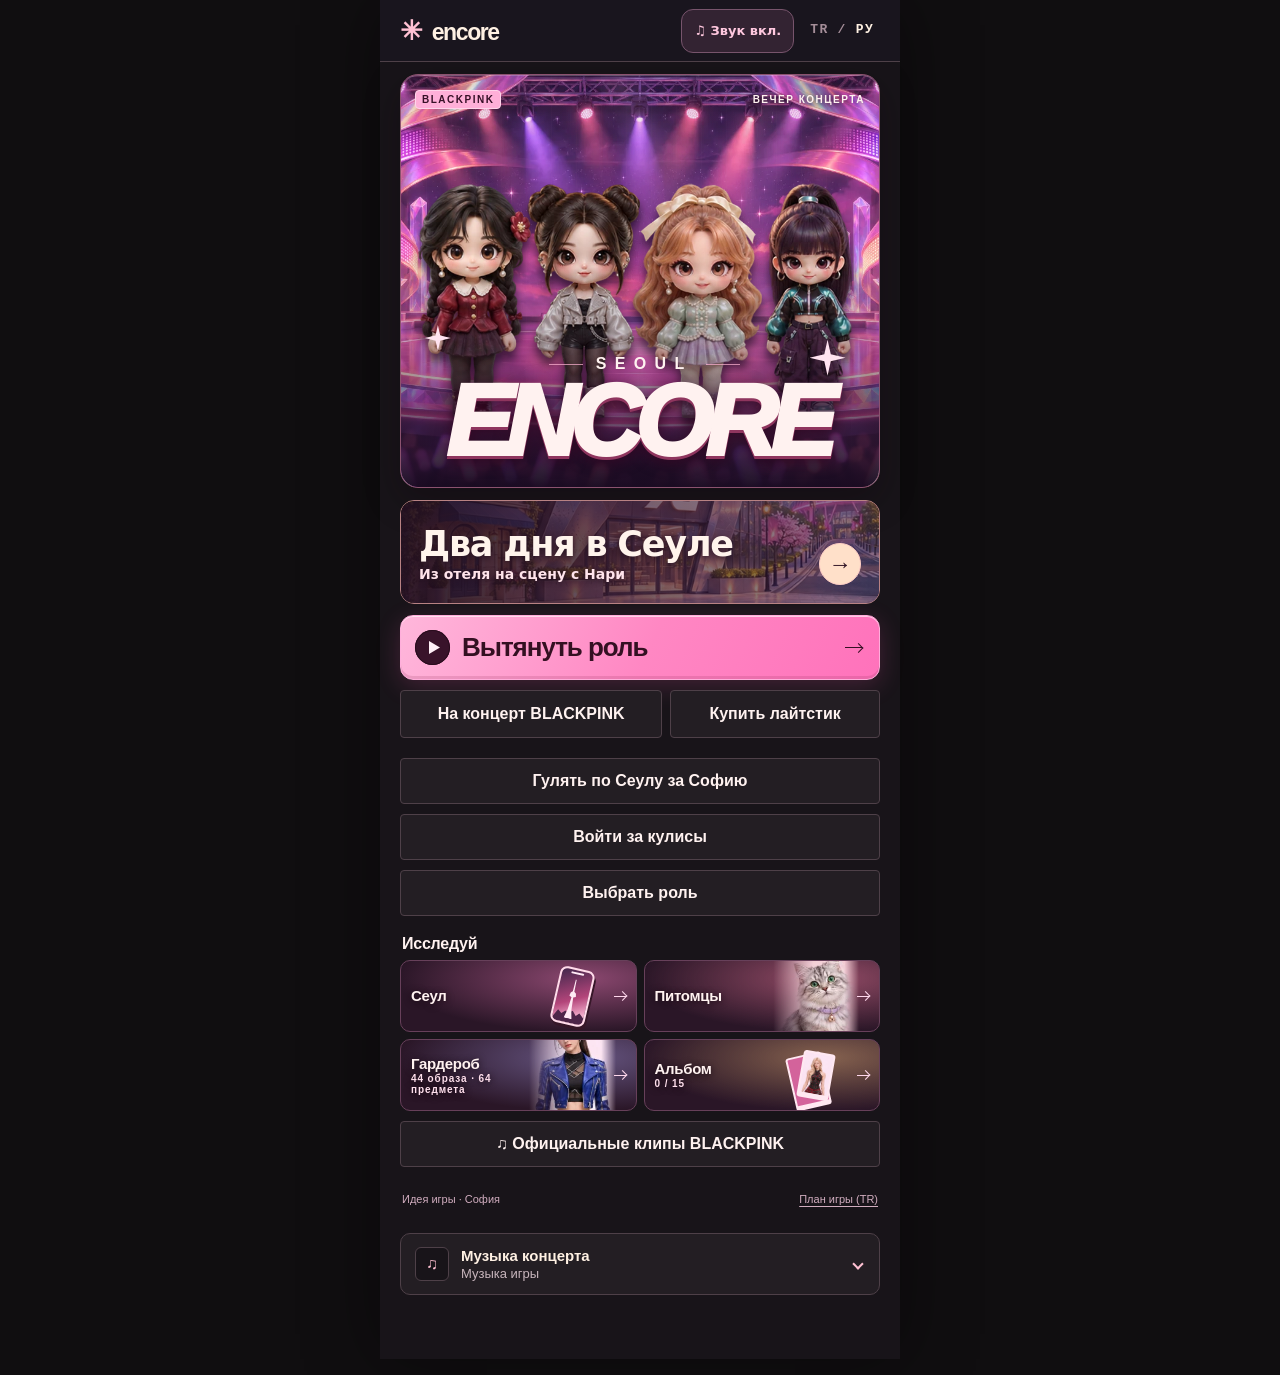
==== index.html @ 88a82ab3 "Replay the saved Nari duet from each finale photocard" ====
<!doctype html>
<html lang="ru"><head><meta charset="utf-8"><meta name="viewport" content="width=device-width,initial-scale=1,viewport-fit=cover"><meta name="theme-color" content="#181419"><meta name="apple-mobile-web-app-capable" content="yes"><link rel="apple-touch-icon" href="tour-icon.png"><link rel="icon" href="tour-icon.png"><link rel="manifest" href="game.webmanifest"><meta name="robots" content="noindex,nofollow"><title>Seoul Encore</title><link rel="stylesheet" href="style.css?v=17fcd8481">
<link rel="stylesheet" href="lobby.css?v=c1293c32e">
<link rel="stylesheet" href="pets.css?v=257b6e7c5">
<link rel="stylesheet" href="city.css?v=68fb6727c">
<link rel="stylesheet" href="studio.css?v=98a691985">
<link rel="stylesheet" href="crew-game.css?v=f1055266a">
<link rel="stylesheet" href="encore.css?v=20cb58877">
<link rel="stylesheet" href="world.css?v=5548cba34">
<link rel="stylesheet" href="performance.css?v=70b1d1e0c">
<link rel="stylesheet" href="hongdae.css?v=1111312d8">
<link rel="stylesheet" href="booth.css?v=29f3ccadb">
<link rel="stylesheet" href="lightstick.css?v=e9c910977">
<link rel="stylesheet" href="seoul-walk.css?v=0a923f950">
<link rel="stylesheet" href="soyeon-train.css?v=4237cc15f">
<link rel="stylesheet" href="yuna-light.css?v=b2fe25290">
<link rel="stylesheet" href="ari-bag.css?v=3a0afefe7">
<link rel="stylesheet" href="manager-mic.css?v=e9d530d8d">
<link rel="stylesheet" href="lisa-mic.css?v=e4e3bd9de">
<link rel="stylesheet" href="official-show.css?v=e4a9f442a">
<link rel="stylesheet" href="concert-track.css?v=2072c8d33">
<link rel="stylesheet" href="chapter.css?v=956c1ce29">
<link rel="stylesheet" href="chapter-hongdae.css?v=a49e729c3">
<link rel="stylesheet" href="chapter-dance.css?v=e6dc92d7d">
</head>
<body><div id="app"></div><p id="storage" role="status"></p><script type="module" src="runtime/game-7ff74019c819.js"></script></body></html>
---- style.css ----
*{box-sizing:border-box}
:root{color-scheme:dark;--ink:#181419;--panel:#231e23;--paper:#fff1e3;--pink:#ffc1d3;--dim:#c7b5bc;--line:#4e4048;--accent:#f5ff91;font-family:"Helvetica Neue",Arial,sans-serif;color:var(--paper);background:#100e10}
body{margin:0;min-height:100vh;-webkit-text-size-adjust:100%}
#app{width:min(100%,520px);min-height:100vh;min-height:100svh;margin:auto;background:var(--ink);padding:env(safe-area-inset-top) 0 max(18px,env(safe-area-inset-bottom));box-shadow:0 0 70px #0006}
button{font:inherit;cursor:pointer;color:inherit;border:0;touch-action:manipulation}
button:focus-visible,a:focus-visible{outline:3px solid var(--accent);outline-offset:2px}
header{height:62px;display:flex;align-items:center;justify-content:space-between;padding:0 20px;border-bottom:1px solid var(--line)}
.brand,.lang,.smallbtn{background:none;min-height:44px}
.brand{font-weight:900;letter-spacing:-.06em;font-size:23px;padding:0}.brand b{font-size:27px;color:var(--pink);margin-right:5px}
.lang,.mono,.kicker,.cardno{font:700 11px/1.4 ui-monospace,Menlo,monospace;letter-spacing:.1em;text-transform:uppercase}
.lang{font-size:13px;color:var(--paper)}.lang span{color:#a58e99}
main{padding:18px 18px 0}
.poster{position:relative;overflow:hidden;isolation:isolate;border-radius:4px;min-height:365px;height:clamp(365px,50svh,485px);background:#713044;color:#fff3e5;border:1px solid #6a4454}
.poster>img{position:absolute;inset:0;width:100%;height:100%;object-fit:cover;object-position:50% 12%;z-index:-2}
.poster:after{content:"";position:absolute;inset:0;background:linear-gradient(180deg,#190a1b70 0%,transparent 30%,#30101a22 48%,#280d1bd9 85%,#1b0e17 100%);z-index:-1}
.poster .tag{position:absolute;top:14px;right:13px;padding:5px 8px;background:var(--pink);color:var(--ink);border-radius:2px}

.covercopy{position:absolute;bottom:17px;left:17px;right:13px}
.covercopy h1{font-size:clamp(57px,17vw,86px);letter-spacing:-.087em;line-height:.79;margin:0;font-weight:900;text-transform:uppercase;color:var(--pink)}
.covercopy h1 i{font-family:Georgia,serif;text-transform:none;font-weight:400;letter-spacing:-.095em;color:var(--paper);display:block;margin:0 0 8px}
.covercopy p{font-size:15px;margin:15px 0 0;font-weight:600}
.ticket{background:var(--pink);color:#2e1825;width:100%;text-align:left;display:flex;align-items:center;justify-content:space-between;gap:10px;min-height:72px;padding:14px 18px;border-radius:4px;margin-top:8px}
.ticket .mono{display:block;margin-bottom:4px}.ticket strong{font-size:22px;letter-spacing:-.035em}.ticket .arrow{border-left:1px dashed #a57989;padding-left:15px;font-size:29px}
.listbtn,.option,.row,.primary,.secondary{display:flex;align-items:center;justify-content:space-between;gap:12px;width:100%;min-height:52px;border-radius:4px}
.listbtn,.option,.row,.secondary{background:var(--panel);padding:13px 15px;border:1px solid var(--line);text-align:left}
.listbtn{margin-top:14px}.listbtn strong,.option{font-size:16px}
.listbtn .mono,.kicker,.cardno{color:var(--pink)}
.footer{margin:20px 1px;color:var(--dim);font-size:12px;display:flex;justify-content:space-between;gap:10px}.footer a{color:inherit}
h2{font-size:clamp(32px,9vw,46px);margin:8px 0 12px;line-height:1.03;letter-spacing:-.06em}
p{line-height:1.45}.intro{color:var(--dim);max-width:38ch;margin:8px 0 18px}
.stack{display:grid;gap:8px;margin:16px 0}.row{padding:0 14px 0 0;overflow:hidden;justify-content:flex-start}.row img{width:61px;height:67px;object-fit:cover;object-position:center 12%}.row div{flex:1}.row strong{font-size:20px}.row small{display:block;color:var(--dim);margin-top:3px}
.primary,.secondary{margin:10px 0;justify-content:center;font-weight:750}.primary{background:var(--pink);color:#25151c;padding:14px}
.subhead{display:flex;align-items:center;justify-content:space-between;margin:0 0 14px}.smallbtn{color:var(--dim);padding:0 5px}
.portrait{height:190px;width:100%;object-fit:cover;object-position:center 15%;border-radius:4px}
.items,.album{display:grid;grid-template-columns:1fr 1fr;gap:10px}.item{border-radius:4px;background:var(--panel);text-align:left;border:1px solid var(--line);overflow:hidden;padding:0;font-weight:bold}.item img{width:100%;height:112px;object-fit:cover;display:block}.item span{display:block;padding:10px}
.notice{min-height:24px;color:var(--accent);font-size:15px;margin:10px 0}
.stage{padding:22px 16px;text-align:center;border-radius:5px;background:radial-gradient(ellipse at 50% 0%,#723953,#2e1d2c 55%,#211a20 100%);border:1px solid #795467}.stage h2{font-size:34px}
.disc{width:166px;height:166px;position:relative;border-radius:100%;background:#301e2b;color:#ffe2eb;border:3px solid var(--pink);font-weight:800;font-size:19px;margin:23px auto 13px;display:grid;place-items:center;isolation:isolate}.disc:before{content:"";position:absolute;inset:7px;transform:scale(var(--scale,.54));background:#713650;border:2px solid #fcc5d9;z-index:-1;border-radius:100%}.disc.ready{border-color:var(--accent)}
.dots{display:flex;gap:4px;justify-content:center;margin:14px auto}.dot{width:13px;height:5px;background:#6d5967}.dot.hit{background:var(--accent)}.dot.past{background:#bc91aa}
.memcard{background:var(--paper);color:#2e2028;padding:9px 9px 15px;margin:16px auto;max-width:306px;box-shadow:3px 4px 0 #805666;transform:rotate(-1deg)}
.memcard img,.album img{height:240px;object-fit:cover;object-position:center 15%;width:100%;display:block}
.memcard strong{display:block;font:italic 36px Georgia,serif;letter-spacing:-.06em;padding:6px 6px 0}.memcard small{padding:0 6px}
.album button{padding:6px;background:var(--paper);color:var(--ink);text-align:left}.album img{height:145px}.album span{display:block;font-weight:700;margin:7px}
.log{border-left:2px solid var(--pink);padding:0 12px;color:var(--dim);margin:12px 0;font-size:14px}
#storage:not(:empty){background:#452c37;color:white;padding:12px;max-width:520px;margin:auto}
@media(max-width:360px){main{padding:12px}.poster{min-height:310px}.lang{font-size:12px}}
@media(prefers-reduced-motion:reduce){.disc:before{transform:none;opacity:var(--intensity,.65)}}

.fanicon{display:grid;place-items:center;background:#3d2839;color:var(--pink);width:61px;height:67px;font-size:31px}
.theatre{height:270px;display:grid;place-items:center;position:relative;overflow:hidden;background:linear-gradient(#171019,#201320 70%,#110e12);border:1px solid var(--line);border-radius:5px;isolation:isolate}
.bill{height:198px;width:132px;transform:rotate(-4deg);border:4px solid #443440;background:#211823;opacity:.22;overflow:hidden;position:relative}
.bill img{width:100%;height:100%;object-fit:cover;object-position:50% 15%;filter:brightness(0)}.bill b{position:absolute;bottom:0;left:0;right:0;text-align:center;background:#271827;color:var(--pink);font:italic 22px Georgia;padding:4px;opacity:0}
.lit .bill{opacity:1;border-color:var(--pink);animation:arrival .75s ease-out}.lit .bill img{filter:none}.lit .bill b{opacity:1}
.beam{position:absolute;inset:0;z-index:-1}.lit .beam{background:conic-gradient(from 137deg at 60% -10%,transparent,#ffe1f092 22deg,#eea5c31c 54deg,transparent 55deg)}
.seats{position:absolute;bottom:0;left:0;right:0;height:37px;display:flex;align-items:end;justify-content:space-around;background:linear-gradient(transparent,#150f16)}
.seats i{height:16px;width:4px;transform:rotate(9deg);background:#463244;border-radius:3px}.seats i:nth-child(3n){height:25px;transform:rotate(-9deg)}
.lit .seats i{background:#ffa6d4;box-shadow:0 0 10px #fc9acf;animation:wave .65s ease-out backwards}.lit .seats i:nth-child(3n){animation-delay:.2s}.lit .seats i:nth-child(4n){animation-delay:.4s}
@keyframes arrival{from{opacity:.1;transform:translateY(20px) rotate(-4deg)}}
@keyframes wave{from{transform:translateY(20px);opacity:.4}}
@media(prefers-reduced-motion:reduce){.lit .bill,.lit .seats i{animation:none}}
.segmented{display:flex;gap:6px;flex-wrap:wrap;margin:12px 0 16px}
.segmented button{min-height:44px;padding:8px 12px;border-radius:22px;border:1px solid var(--line);background:#281c27;color:#f4dce6;font-weight:700;font-size:14px}
.segmented button.chosen{background:var(--pink);color:#290d21;border-color:var(--pink)}
.role-grid{display:grid;grid-template-columns:repeat(3,minmax(0,1fr));gap:8px}
.role-option{background:#2d202b;color:var(--paper);border:1px solid #553747;text-align:left;overflow:hidden;border-radius:8px;padding:0;min-width:0}
.role-option>img,.role-fan{display:block;width:100%;height:84px;object-fit:cover;object-position:center 12%}
.role-fan{display:grid;place-items:center;background:radial-gradient(circle at 50% 130%,#ff70b4,#6e2851 65%,#422438);font-size:36px}
.role-option>div{padding:8px}.role-option strong,.role-option small{display:block;overflow-wrap:anywhere}.role-option small{color:var(--dim);font-size:12px;margin-top:3px}
.rhythm-look{width:80px;height:90px;object-fit:cover;object-position:center 9%;float:right;border:2px solid #ffd1e6;border-radius:5px;transform:rotate(3deg)}.stage .dots{clear:both}
@media(max-width:365px){.role-grid{grid-template-columns:repeat(2,minmax(0,1fr))}}
.resume{display:block;min-height:44px;width:100%;margin:9px 0 14px;border:1px solid #82566e;background:#322130;border-radius:9px;color:#ffd3e5;font-weight:750}

.trip-exit,.trip-invite{display:flex;width:100%;min-height:48px;align-items:center;justify-content:center;gap:12px;padding:12px 16px;margin:12px 0;border:1px solid #e896b9;border-radius:12px;background:#7d3355;color:#fff;font:700 16px system-ui}
.trip-invite{min-height:100px;align-items:flex-start;flex-direction:column;gap:2px;background:linear-gradient(90deg,#34152cf0,transparent),url('art/world/hongdae.webp') center 38%/cover;text-shadow:0 1px 6px #000}
.trip-invite strong{font-size:26px}.trip-invite span{font-size:14px}

.lisa-music-choices { margin: 1.1rem 0 1.5rem; display: grid; gap: .45rem; }
.lisa-music-choices h3 { margin: 0 0 .2rem; font-size: 1rem; }
.lisa-music-choices button { min-height: 44px; text-align: start; }
.lisa-music-choices button[aria-pressed=true] { border-color: #e05b94; box-shadow: inset 4px 0 #e05b94; }
---- lobby.css ----
#app > main:has(> .encore-lobby) {
  padding: 12px clamp(12px, 4vw, 20px) 0;
}

.encore-lobby {
  --el-pearl: #fff2f0;
  --el-petal: #ffafd8;
  --el-berry: #ff77bd;
  --el-wine: #211020;
  --el-edge: #67405a;
  --el-display: "Avenir Next Condensed", "Arial Narrow", Impact, sans-serif;
  --el-label: "Avenir Next", "Helvetica Neue", Arial, sans-serif;
  color: var(--el-pearl);
  font-family: var(--el-label);
  container-type: inline-size;
}

.encore-lobby + .notice:empty {
  display: none;
}

.el-cover {
  position: relative;
  isolation: isolate;
  overflow: hidden;
  display: grid;
  align-items: end;
  height: clamp(320px, 46svh, 430px);
  border: 1px solid #8b526f;
  border-radius: 18px;
  background:
    radial-gradient(ellipse at 78% 0%, #9f426c 0, transparent 53%),
    radial-gradient(ellipse at 15% 24%, #793858 0, transparent 48%),
    #2a1229;
  box-shadow: inset 0 1px 0 #fff4, 0 12px 36px #0c03094d;
}

.el-cover::before,
.el-cover::after {
  position: absolute;
  inset: 0;
  content: "";
  pointer-events: none;
}

.el-cover::before {
  z-index: -3;
  opacity: .45;
  background:
    conic-gradient(from 143deg at 33% -28%, transparent, #fcbbcf77 11deg, transparent 22deg),
    conic-gradient(from 173deg at 80% -17%, transparent, #fba5cd70 18deg, transparent 22deg),
    repeating-linear-gradient(90deg, #f6abce16 0 1px, transparent 1px 25px);
}

.el-cover::after {
  z-index: -1;
  background:
    linear-gradient(180deg, #40182b4d 0%, transparent 21%, transparent 54%, #321324ad 72%, var(--el-wine) 87%),
    radial-gradient(ellipse at 48% 100%, #ed77b425, transparent 45%);
}

.el-marquee {
  position: absolute;
  z-index: 1;
  inset: 15px 14px auto;
  display: flex;
  align-items: center;
  justify-content: space-between;
  gap: 10px;
  font-size: 10px;
  font-weight: 800;
  letter-spacing: .15em;
  text-transform: uppercase;
}

.el-marquee span:first-child {
  color: #371027;
  background: var(--el-petal);
  border: 1px solid #ffd4ea;
  border-radius: 4px;
  padding: 3px 6px;
}

.el-marquee span:last-child {
  color: var(--el-pearl);
  text-align: end;
  text-shadow: 0 1px 6px #2e0a20;
}

.el-lineup {
  position: absolute;
  z-index: -2;
  inset: 52px 10px 18%;
  display: grid;
  grid-template-columns: repeat(4, minmax(0, 1fr));
  align-items: stretch;
  gap: 4px;
  transform: rotate(-3deg) scale(1.025);
}

.el-portrait {
  display: block;
  height: 100%;
  min-width: 0;
  overflow: hidden;
  border: 1px solid #ffd5eaa3;
  border-radius: 7px;
  background: #e6a9ca;
  box-shadow: 0 4px 18px #2d0a2cb3;
}

.el-portrait:nth-child(odd) {
  transform: translateY(8px);
}

.el-portrait:nth-child(even) {
  transform: translateY(-2px);
}

.el-portrait img {
  display: block;
  width: 100%;
  height: 100%;
  object-fit: cover;
  object-position: 50% 0;
  filter: saturate(.88) contrast(1.04);
}

.el-glint {
  position: absolute;
  width: var(--glint-size);
  aspect-ratio: 1;
  background: #ffe3f0;
  clip-path: polygon(50% 0, 59% 40%, 100% 50%, 59% 60%, 50% 100%, 41% 60%, 0 50%, 41% 40%);
  animation: el-glint 5s ease-in-out infinite;
  pointer-events: none;
}

.el-glint--left {
  --glint-size: 26px;
  inset: auto auto 33% 5%;
}

.el-glint--right {
  --glint-size: 36px;
  inset: auto 7% 27% auto;
  animation-delay: 1.15s;
}

@keyframes el-glint {
  0%, 100% { opacity: .8; transform: scale(.84); }
  44% { opacity: 1; transform: scale(1.12); }
  70% { opacity: .6; transform: scale(.8); }
}

.el-title {
  z-index: 1;
  position: relative;
  margin: 0 8px 22px;
  color: var(--el-pearl);
  text-align: center;
  text-transform: uppercase;
  line-height: 1;
}

.el-title > span {
  display: flex;
  align-items: center;
  justify-content: center;
  gap: 13px;
  margin-block-end: 6px;
  font-size: clamp(12px, 3.5cqi, 16px);
  font-weight: 850;
  letter-spacing: .52em;
  padding-inline-start: .52em;
}

.el-title > span::before,
.el-title > span::after {
  content: "";
  width: 34px;
  height: 1px;
  background: #ffb5d5b3;
}

.el-title strong {
  display: block;
  font: italic 950 clamp(57px, 21cqi, 100px)/.87 var(--el-display);
  letter-spacing: -.075em;
  margin-inline-end: .06em;
  text-shadow: 0 2px 0 #da5f98, 0 6px 24px #ea5bb644;
}

.el-start,
.el-replay,
.el-card {
  -webkit-tap-highlight-color: transparent;
  transition: transform 150ms ease, filter 150ms ease;
}

.el-start:active,
.el-replay:active,
.el-card:active {
  transform: translateY(2px) scale(.985);
}

.el-start {
  width: 100%;
  min-height: 65px;
  margin-block-start: 11px;
  display: grid;
  grid-template-columns: 36px minmax(0, 1fr) 22px;
  align-items: center;
  gap: 11px;
  padding: 9px 14px;
  color: #341022;
  background: linear-gradient(115deg, #ffb7db 0%, #ff87c3 52%, #ff72bb 100%);
  box-shadow: inset 0 1px 0 #fff9, inset 0 -3px 0 #8a28522c, 0 6px 24px #f35dae32;
  border: 1px solid #ffaedb;
  border-radius: 13px;
  text-align: start;
}

.el-start strong {
  font-size: clamp(20px, 5.5cqi, 26px);
  font-weight: 850;
  letter-spacing: -.04em;
}

.el-play {
  position: relative;
  display: block;
  width: 35px;
  aspect-ratio: 1;
  border-radius: 50%;
  background: #39132a;
  box-shadow: inset 0 0 0 1px #290c1d;
}

.el-play::before {
  position: absolute;
  inset: 11px 10px auto auto;
  content: "";
  width: 11px;
  height: 13px;
  background: #fff0f7;
  clip-path: polygon(0 0, 100% 50%, 0 100%);
}

.el-arrow {
  display: block;
  width: 12px;
  height: 1.5px;
  position: relative;
  justify-self: end;
  background: currentColor;
}

.el-arrow::after {
  content: "";
  position: absolute;
  width: 6px;
  height: 6px;
  border-top: 1.5px solid currentColor;
  border-right: 1.5px solid currentColor;
  right: 0;
  top: 50%;
  transform: translateY(-50%) rotate(45deg);
}

.el-start .el-arrow {
  width: 17px;
  margin-inline-end: 3px;
}

.el-shortcuts {
  margin-block-start: 20px;
}

.el-shortcuts h2 {
  margin: 0 2px 8px;
  color: var(--el-pearl);
  font-size: 16px;
  font-weight: 800;
  letter-spacing: -.015em;
}

.el-grid {
  display: grid;
  grid-template-columns: repeat(2, minmax(0, 1fr));
  gap: 7px;
}

.el-card {
  --el-halo: #8c4870;
  display: grid;
  grid-template-columns: 1fr 14px;
  align-items: center;
  position: relative;
  isolation: isolate;
  min-width: 0;
  min-height: 72px;
  overflow: hidden;
  padding: 9px 10px;
  color: var(--el-pearl);
  border: 1px solid var(--el-edge);
  border-radius: 10px;
  background: radial-gradient(ellipse at 77% 25%, var(--el-halo), transparent 72%), #2a1627;
  text-align: start;
}

.el-card--pets { --el-halo: #934b66; }
.el-card--studio { --el-halo: #665581; }
.el-card--album { --el-halo: #86624f; }

.el-card-label {
  z-index: 1;
  display: grid;
  gap: 2px;
  width: min(100%, 13ch);
  font-size: clamp(12px, 3.6cqi, 15px);
  line-height: 1.08;
  font-weight: 800;
  letter-spacing: -.02em;
  text-shadow: 0 1px 7px #160912;
}

.el-count {
  color: #ffe0ed;
  font-size: 10px;
  letter-spacing: .09em;
  font-variant-numeric: tabular-nums;
}

.el-card-art {
  position: absolute;
  z-index: -1;
  inset: -8px 20px -9px auto;
  width: clamp(46px, 18cqi, 94px);
  display: grid;
  place-items: center;
  pointer-events: none;
}

.el-card-art > img {
  width: 100%;
  height: 100%;
  min-height: 0;
  object-fit: cover;
  object-position: 50% 20%;
  mask-image: linear-gradient(90deg, transparent, black 47%, black 83%, transparent);
}

.el-card--studio .el-card-art > img {
  object-position: 50% 37%;
}

.el-card .el-arrow {
  z-index: 1;
  color: #ffd8ed;
}

.el-phone {
  position: relative;
  width: 35px;
  height: 57px;
  overflow: hidden;
  transform: rotate(13deg);
  border: 2px solid #ffdbea;
  border-radius: 7px;
  background: linear-gradient(153deg, #41274c, #b3457a 55%, #ffc2dc 90%);
  box-shadow: 2px 3px 0 #361728;
}

.el-phone::before {
  position: absolute;
  z-index: 1;
  content: "";
  inset: 2px 30% auto;
  height: 2px;
  border-radius: 1px;
  background: #ffeaf6;
}

.el-phone i {
  position: absolute;
  inset: auto 0 0;
  height: 15px;
  background: #4d2549;
  clip-path: polygon(0 85%, 14% 27%, 27% 48%, 38% 24%, 48% 37%, 61% 15%, 74% 45%, 84% 24%, 100% 51%, 100% 100%, 0 100%);
}

.el-phone b {
  position: absolute;
  inset: 9px auto 4px 50%;
  width: 12px;
  transform: translateX(-50%);
  background: #ffe9f4;
  clip-path: polygon(46% 0, 53% 0, 56% 31%, 73% 35%, 78% 43%, 58% 46%, 67% 79%, 84% 100%, 17% 100%, 34% 79%, 43% 46%, 23% 43%, 28% 35%, 43% 31%);
}

.el-stack {
  position: relative;
  display: block;
  width: 32px;
  height: 47px;
  transform: rotate(10deg);
}

.el-stack::before,
.el-stack img {
  display: block;
  width: 100%;
  height: 100%;
  background: #ffe8f1;
  border: 2px solid #ffe8f1;
  border-bottom-width: 5px;
  border-radius: 3px;
}

.el-stack::before {
  position: absolute;
  content: "";
  inset: 0;
  z-index: -1;
  background: #d3639b;
  transform: rotate(-23deg) translateX(-9px);
}

.el-stack img {
  object-fit: cover;
  object-position: 50% 0;
}

.el-replay {
  display: grid;
  grid-template-columns: 17px 1fr 16px;
  align-items: center;
  gap: 10px;
  width: 100%;
  min-height: 49px;
  margin-block-start: 9px;
  padding: 9px 12px;
  border: 1px solid var(--el-edge);
  border-radius: 10px;
  background: #35192e;
  color: var(--el-pearl);
  text-align: start;
  font-size: 14px;
}

.el-replay-icon {
  display: block;
  width: 14px;
  aspect-ratio: 1;
  position: relative;
  color: var(--el-petal);
  border: 1.5px solid currentColor;
  border-inline-end-color: transparent;
  border-radius: 50%;
}

.el-replay-icon::after {
  content: "";
  position: absolute;
  inset: 0 -3px auto auto;
  width: 5px;
  height: 5px;
  background: currentColor;
  clip-path: polygon(0 100%, 100% 100%, 100% 0);
}

.el-footer {
  min-height: 44px;
  display: flex;
  align-items: center;
  justify-content: space-between;
  gap: 8px;
  margin: 3px 2px 0;
  color: #d1adbf;
  font-size: 11px;
}

.el-footer a {
  display: flex;
  align-items: center;
  min-height: 44px;
  color: inherit;
  text-underline-offset: 3px;
}

@media (hover: hover) {
  .el-start:hover, .el-replay:hover, .el-card:hover {
    filter: brightness(1.1);
  }
}

@media (max-height: 720px) {
  .el-cover { height: clamp(255px, 47svh, 335px); }
  .el-marquee { inset-block-start: 10px; }
  .el-lineup { inset-block-start: 44px; }
  .el-title { margin-block-end: 17px; }
  .el-shortcuts { margin-block-start: 13px; }
  .el-card { min-height: 63px; }
}

@media (max-height: 600px) {
  .el-cover { height: clamp(190px, 42svh, 270px); }
  .el-start { min-height: 57px; margin-block-start: 8px; }
  .el-card { min-height: 59px; }
}

@media (max-height: 480px) {
  .el-title strong { font-size: clamp(48px, 16cqi, 72px); }
}

@media (max-width: 350px) {
  .el-marquee { font-size: 9px; }
  .el-lineup { inset-inline: 6px; gap: 3px; }
  .el-cover { border-radius: 14px; }
  .el-card-art { inset-inline-end: 14px; }
}

@media (prefers-reduced-motion: reduce) {
  .el-glint { animation: none; }
  .el-start, .el-replay, .el-card { transition: none; }
  .el-start:active, .el-replay:active, .el-card:active { transform: none; }
}
---- pets.css ----
.pets {
  --pet-tint: #ffbad2;
  --pet-soft: #e9b1bd;
  --pet-ink: #2d1923;
  --pet-panel: #2b2329;
  --pet-rule: #62505a;
}
.pets--jennie { --pet-tint: #f2ca9e; --pet-soft: #d8a086; }
.pets--rose { --pet-tint: #b9ddfb; --pet-soft: #aeb6d2; }
.pets--lisa { --pet-tint: #dcc7fc; --pet-soft: #bda4c4; }
.pets--pixel { --pet-tint: #dbe9ab; --pet-soft: #c1bd94; }
.pets > h2 { margin: 4px 0 14px; }
.pets h3, .pets h4 { overflow-wrap: anywhere; }
.pets .pets-heading { margin: 15px 0 9px; font-size: 17px; }
.pets-photo { display: block; width: 100%; height: 100%; object-fit: cover; object-position: center 33%; }
.pets-photo--pixel { object-position: center 53%; }

.pets-pick {
  display: grid;
  grid-template-columns: repeat(5, minmax(0, 1fr));
  gap: 5px;
  margin-bottom: 13px;
}
.pets-thumb {
  display: grid;
  justify-items: center;
  gap: 5px;
  padding: 4px 1px 5px;
  border: 1px solid var(--pet-rule);
  border-radius: 6px;
  color: var(--paper, #fff1e3);
  background: var(--pet-panel);
}
.pets-thumb img { width: 100%; aspect-ratio: 1.15; height: auto; border-radius: 4px; }
.pets-thumb strong { font-size: clamp(10px, 3vw, 13px); }
.pets-thumb small {
  min-height: 22px;
  font-size: clamp(8px, 2.45vw, 11px);
  line-height: 1.06;
  color: var(--dim, #c7b5bc);
}
.pets-thumb[aria-pressed="true"] { border-color: var(--pet-tint); color: var(--pet-tint); box-shadow: inset 0 -2px var(--pet-tint); }

.pets-hero {
  display: grid;
  grid-template-columns: 1fr 1fr;
  overflow: hidden;
  min-height: 183px;
  background: var(--pet-tint);
  color: var(--pet-ink);
  border-radius: 6px;
}
.pets-cover { min-height: 100%; position: relative; background: var(--pet-soft); }
.pets-cover img { position: absolute; inset: 0; }
.pets-cover--flash::after {
  content: "";
  position: absolute;
  inset: 0;
  background: #fff6df;
  pointer-events: none;
  animation: pets-camera-flash .36s ease-out both;
}
@keyframes pets-camera-flash { from { opacity: .7; } to { opacity: 0; } }
.pets-profile { align-self: center; padding: clamp(10px, 3.4vw, 20px); }
.pets-profile h3 { font: italic clamp(25px, 7vw, 37px)/1 Georgia, serif; letter-spacing: -.05em; margin: 0 0 8px; }
.pets-profile p { margin: 0; font-size: clamp(13px, 3.5vw, 16px); line-height: 1.35; }
.pets-friend {
  display: grid;
  grid-template-columns: minmax(0, max-content) minmax(27px, 1fr) auto;
  gap: 10px;
  align-items: center;
  padding: 8px 10px;
  margin-top: 7px;
  color: var(--pet-tint);
  background: var(--pet-panel);
  border: 1px solid var(--pet-rule);
  border-radius: 5px;
  font-size: 13px;
}
.pets-friend meter { display: block; width: 100%; height: 10px; border: 0; }
.pets-friend meter::-webkit-meter-bar { background: #523a4b; border: 0; border-radius: 3px; }
.pets-friend meter::-webkit-meter-optimum-value { background: var(--pet-tint); }
.pets-friend meter::-moz-meter-bar { background: var(--pet-tint); }

.pets-care { display: grid; grid-template-columns: repeat(3, minmax(0, 1fr)); gap: 6px; }
.pets-care-button {
  display: flex;
  flex-direction: column;
  align-items: center;
  justify-content: center;
  gap: 4px;
  min-height: 66px;
  position: relative;
  padding: 7px 4px;
  font-weight: 700;
  font-size: 12px;
  overflow-wrap: anywhere;
  color: var(--paper, #fff1e3);
  background: var(--pet-panel);
  border: 1px solid var(--pet-rule);
  border-radius: 5px;
}
.pets-care-button span:first-child { font-size: 19px; line-height: 1.2; }
.pets-care-button span:nth-child(3) { position: absolute; top: 4px; right: 4px; font-size: 12px; }
.pets-care-button--done { border-color: var(--pet-tint); color: var(--pet-tint); }
.pets-bed-choices { margin-top: 8px; padding: 8px; border-radius: 5px; border: 1px solid var(--pet-rule); background: var(--pet-panel); }
.pets-bed-choices p { margin: 0 0 6px; font-size: 14px; }
.pets-bed-choices > div { display: grid; grid-template-columns: repeat(2, minmax(0, 1fr)); gap: 5px; }
.pets-bed-choices .pets-button { font-size: 12px; }
.pets-bed-choices .pets-button[aria-pressed="true"] { color: var(--pet-tint); }
.pets-outings { display: grid; gap: 6px; margin-top: 8px; }
.pets-button, .pets-return {
  display: flex;
  align-items: center;
  gap: 9px;
  width: 100%;
  min-height: 46px;
  padding: 8px 10px;
  text-align: left;
  color: var(--paper, #fff1e3);
  background: var(--pet-panel);
  border: 1px solid var(--pet-rule);
  border-radius: 5px;
  font-size: 14px;
  font-weight: 700;
  overflow-wrap: anywhere;
}
.pets-button span:first-child, .pets-return span:first-child, .pets-reward span:first-child { min-width: 20px; text-align: center; font-size: 18px; }
.pets-button--photo:not(:disabled) { background: var(--pet-tint); color: var(--pet-ink); border-color: var(--pet-tint); }
.pets-button:disabled { color: var(--dim, #c7b5bc); cursor: default; }
.pets-button[aria-pressed="true"] { border-color: var(--pet-tint); }
.pets-return { width: fit-content; border-color: transparent; background: none; padding-left: 0; }
.pets-status, .pets-hint { font-size: 14px; margin: 9px 0 0; }
.pets-hint { color: var(--dim, #c7b5bc); }
.pets-status { color: var(--pet-tint); }
.pets-status:empty { display: none; }

.pets-park {
  min-height: 232px;
  margin-top: 12px;
  position: relative;
  isolation: isolate;
  overflow: hidden;
  border-radius: 7px;
  background: radial-gradient(circle at 15% 17%, #fff6bc 0 8%, transparent 8.5%),
    linear-gradient(#a7d3d6 0 44%, #7f9965 44% 51%, #b9c883 51% 76%, #8ba564 76%);
  color: #293621;
}
.pets-park::before {
  content: "";
  position: absolute;
  inset: 56% -20% -65%;
  border: 15px solid #ecceac;
  border-radius: 50%;
  transform: rotate(10deg);
  z-index: -1;
}
.pets-park-friend {
  position: absolute;
  top: 9px;
  right: 9px;
  width: 65px;
  height: 72px;
  border: 3px solid #fff1e3;
  border-radius: 6px;
  background: var(--pet-soft);
  rotate: 4deg;
  box-shadow: 2px 3px #34442c4d;
}
.pets-park-spot { position: absolute; display: grid; justify-items: center; width: 86px; text-align: center; }
.pets-park-spot > span { font-size: 35px; line-height: 1.05; }
.pets-park-spot small { background: #fff1d9; padding: 2px 4px; border-radius: 3px; font-size: 11px; font-weight: 750; }
.pets-park-spot--0 { top: 89px; left: 3%; }
.pets-park-spot--1 { top: 125px; left: calc(50% - 43px); }
.pets-park-spot--2 { top: 91px; right: 3%; }
.pets-ball {
  position: absolute;
  display: grid;
  place-items: center;
  top: -49px;
  left: 20px;
  width: 48px;
  height: 48px;
  padding: 0;
  border: 2px solid #31412d;
  border-radius: 50%;
  background: #fff6d7;
  font-size: 24px;
  box-shadow: 0 3px #34442c5c;
  animation: pets-ball-roll .28s ease-out both;
}
@keyframes pets-ball-roll { from { opacity: .5; transform: translateY(8px) rotate(-25deg); } }
.pets-park-count { display: flex; justify-content: space-between; padding: 10px 2px 2px; color: var(--pet-tint); font-size: 14px; }
.pets-mission-photo { height: clamp(130px, 38vw, 185px); margin: 0; overflow: hidden; border-radius: 5px; background: var(--pet-soft); }
.pets-mission-photo img { object-fit: contain; }
.pets-reward {
  display: flex;
  align-items: center;
  gap: 8px;
  padding: 7px 10px;
  color: var(--pet-ink);
  background: var(--pet-tint);
  border-radius: 4px;
  font-size: 14px;
  font-weight: 750;
}

.pets-album { margin-top: 20px; padding: 14px 0 0; border-top: 1px solid var(--pet-rule); }
.pets-album h3 { margin: 0 0 10px; font: italic 29px/1.1 Georgia, serif; }
.pets-memories { display: grid; grid-template-columns: repeat(2, minmax(0, 1fr)); gap: 8px; align-items: start; }
.pets-memory { padding: 6px; border: 1px solid var(--pet-rule); border-radius: 5px; background: var(--pet-panel); }
.pets-memory h4 { margin: 5px; font-size: 16px; color: var(--pet-tint); }
.pets-print { margin: 0; padding: 5px; color: var(--pet-ink); background: #fff1e3; border-radius: 3px; }
.pets-print > div { display: grid; grid-template-columns: repeat(2, minmax(0, 1fr)); gap: 4px; }
.pets-print img {
  display: block;
  width: 100%;
  height: clamp(88px, 28vw, 140px);
  object-fit: cover;
  border-radius: 2px;
}
.pets-print .pets-print-owner { object-position: center 10%; }
.pets-print .pets-photo { object-position: center 14%; }
.pets-print .pets-photo--pixel { object-position: center 53%; }
.pets-print .pets-print-yard { object-position: 68% center; }
.pets-print--yard { background: #eeefd6; }
.pets-print--yard > div { grid-template-columns: .78fr 1fr; }
.pets-print figcaption { padding: 5px 2px 2px; font-size: 13px; font-weight: 750; }
.pets-memory > .pets-button { margin-top: 6px; }
.pets-memory-story p { margin: 9px 3px; font-size: 14px; }
.pets-memory-story .pets-reward { margin-bottom: 4px; }
.pets-memory:has(.pets-memory-story:not([hidden])) { grid-column: 1/-1; }

@media (max-width: 350px) {
  .pets-hero { grid-template-columns: .9fr 1fr; }
  .pets-profile { padding: 9px; }
  .pets-memory .pets-friend { gap: 5px; padding-inline: 5px; }
  .pets-park-spot { width: 74px; }
  .pets-park-spot--1 { left: calc(50% - 37px); }
  .pets-ball { left: 13px; }
}

@media (prefers-reduced-motion: reduce) {
  .pets-ball { animation: none; }
  .pets-cover--flash::after { display: none; }
}
---- city.css ----
.city-hub,
.city-album {
  --city-bg: #211b29;
  --city-line: #4f4159;
  --city-foreground: #fff3f6;
  --city-muted: #ddcadf;
  --city-pink: #fdabd4;
  color: var(--city-foreground);
}

.city-hub {
  display: grid;
  gap: 12px;
}

.city-banner {
  position: relative;
  min-height: 140px;
  overflow: hidden;
  isolation: isolate;
  display: grid;
  align-items: end;
  border: 1px solid #795c87;
  border-radius: 12px 12px 4px 4px;
  color: #fff1fa;
  background: linear-gradient(160deg, #522767 0%, #23233e 58%, #181d32 100%);
}

.city-banner-busan {
  background: linear-gradient(155deg, #174f58 0%, #233959 67%, #181d32 100%);
}

.city-banner-tour {
  background: linear-gradient(155deg, #6a345f 0%, #2f2d51 62%, #1f1c30 100%);
}

.city-banner::after {
  position: absolute;
  z-index: -1;
  inset: 0;
  content: "";
  background: radial-gradient(ellipse at 75% 5%, #e2a2f156, transparent 42%),
    linear-gradient(0deg, #161320 0%, transparent 77%);
}

.city-banner-copy {
  padding: 11px 13px 12px;
  width: max-content;
  max-width: 100%;
}

.city-banner-copy h2 {
  margin: 0;
  line-height: 1;
  color: #fff1fa;
  font-size: clamp(46px, 13vw, 65px);
}

.city-banner-copy p {
  margin: 0 0 5px;
  font-size: 11px;
  font-weight: 750;
  letter-spacing: .065em;
}

.city-sign {
  position: absolute;
  z-index: -1;
  inset-inline-end: 5%;
  bottom: 20px;
  font-size: clamp(37px, 13vw, 68px);
  font-weight: 850;
  line-height: .95;
  color: #f8d0ff38;
}

.city-time {
  position: absolute;
  inset: 12px 12px auto auto;
  display: flex;
  align-items: center;
  gap: 6px;
  max-width: calc(100% - 24px);
  padding: 5px 7px;
  border: 1px solid #c0a6cc;
  border-radius: 4px;
  background: #1e1728ea;
  font: 650 11px/1.25 ui-monospace, Menlo, monospace;
}

.city-time time {
  flex: none;
  color: #f7ffae;
  font-variant-numeric: tabular-nums;
}

.city-skyline {
  position: absolute;
  z-index: -1;
  inset: auto 0 0;
  display: flex;
  justify-content: end;
  align-items: end;
  gap: 1.5%;
  height: 84px;
  overflow: hidden;
  transform: skewX(-4deg) translateX(2%);
}

.city-skyline i {
  width: 8%;
  height: 71%;
  background: repeating-linear-gradient(0deg, #1e1934 0px 5px, #473054 5px 7px);
  border: 1px solid #ad77af88;
  border-bottom: 0;
}

.city-skyline i:nth-child(3n) { height: 100%; width: 7%; }
.city-skyline i:nth-child(2n) { height: 57%; }
.city-skyline i:nth-child(4n) { height: 39%; width: 10%; }
.city-banner-busan .city-skyline i { background: repeating-linear-gradient(0deg, #173344 0px 5px, #2e5467 5px 7px); }

.city-phone {
  display: grid;
  grid-template-columns: repeat(4, minmax(0, 1fr));
  gap: 4px;
  padding: 4px;
  border: 1px solid var(--city-line);
  border-radius: 6px;
  background: #282034;
}

.city-tab {
  display: grid;
  justify-items: center;
  align-content: center;
  gap: 1px;
  min-width: 0;
  min-height: 48px;
  padding: 3px 2px;
  border-radius: 4px;
  background: transparent;
  color: var(--city-muted);
  font-size: .76rem;
  font-weight: 750;
  overflow-wrap: anywhere;
}

.city-tab span { font-size: 15px; line-height: 1; }

.city-tab[aria-pressed="true"] {
  color: #22172b;
  background: #f5c2e3;
}

.city-panel {
  min-width: 0;
  padding: 10px;
  border: 1px solid var(--city-line);
  border-radius: 7px;
  background: var(--city-bg);
}

.city-section-head {
  display: flex;
  flex-wrap: wrap;
  justify-content: space-between;
  align-items: baseline;
  gap: 4px 10px;
  margin: 2px 1px 8px;
}

.city-section-head h3, .city-speaker h3, .city-speaker h4 {
  margin: 0;
  font-size: clamp(19px, 5vw, 25px);
  line-height: 1.13;
  letter-spacing: -.026em;
}

.city-section-head small {
  color: var(--city-muted);
  font: 650 11px/1.4 ui-monospace, Menlo, monospace;
}

.city-map {
  display: grid;
  grid-template-columns: repeat(2, minmax(0, 1fr));
  gap: 6px;
  padding: 5px;
  border-radius: 5px;
  background: repeating-linear-gradient(28deg, #2c2339 0 15px, #332643 16px 17px, #2c2339 18px 28px);
}

.city-tone-pink { --city-tone: #f7b2d8; --city-deep: #331a31; }
.city-tone-lilac { --city-tone: #dfc4ff; --city-deep: #2f2440; }
.city-tone-mint { --city-tone: #b7f1da; --city-deep: #14362e; }
.city-tone-peach { --city-tone: #ffd6b8; --city-deep: #3c2525; }

.city-venue {
  display: grid;
  grid-template-columns: auto minmax(0, 1fr) auto;
  gap: 5px;
  align-items: center;
  min-height: 58px;
  min-width: 0;
  padding: 5px 6px;
  border: 1px solid #ffffff55;
  border-radius: 4px;
  color: var(--city-deep);
  background: var(--city-tone);
  text-align: start;
}

.city-venue-icon {
  display: grid;
  place-items: center;
  width: 22px;
  min-height: 23px;
  border: 1px solid #31213c5e;
  border-radius: 50%;
  font-weight: 850;
  font-size: 13px;
}

.city-venue-copy {
  display: grid;
  row-gap: 2px;
  overflow-wrap: anywhere;
}

.city-venue strong { font-size: .82rem; line-height: 1.12; }
.city-venue small { font-size: .66rem; line-height: 1.17; }
.city-venue > span:last-child { font-size: 12px; }

.city-locked {
  color: #f0dfed;
  background: #392d43;
  border-color: #665573;
}

.city-locked .city-venue-icon { border-color: #9c83a7; }
.city-locked small { color: #e2cadf; }

.city-room, .city-chat, .city-inbox, .city-options, .city-agenda {
  display: grid;
  gap: 7px;
}

.city-back {
  width: fit-content;
  min-height: 44px;
  background: transparent;
  color: #f5cfee;
  text-align: start;
  font-weight: 700;
  padding: 0 3px;
}

.city-speaker {
  display: flex;
  align-items: center;
  gap: 11px;
}

.city-speaker-art {
  flex: 0 0 108px;
  min-width: 0;
  border-radius: 6px;
  border: 2px solid var(--city-tone, #ffabcf);
  overflow: hidden;
  background: var(--city-tone, #ffabcf);
}

.city-speaker img, .city-contact img {
  display: block;
  width: 100px;
  height: 115px;
  object-fit: cover;
  object-position: center 15%;
}

.city-speaker-art img { width: 100%; }
.city-speaker p { margin: 4px 0 0; color: var(--city-muted); font-size: 13px; }

.city-bubble,
.city-status,
.city-option,
.city-contact,
.city-agenda-row {
  border: 1px solid var(--city-line);
  border-radius: 5px;
  background: #30263b;
  color: var(--city-foreground);
}

.city-bubble,
.city-status {
  margin: 0;
  padding: 9px 11px;
  font-size: .91rem;
}

.city-bubble { border-inline-start: 3px solid #f0aadb; }

.city-status {
  background: #2f3940;
  border-color: #7eb9ae;
  color: #e2ffee;
}

.city-option,
.city-contact,
.city-agenda-row {
  width: 100%;
  min-height: 46px;
  padding: 7px 9px;
  text-align: start;
  overflow-wrap: anywhere;
}

.city-option { font-weight: 700; font-size: .89rem; }
.city-option[aria-pressed="true"] { border-color: #b9f6dc; background: #29483f; color: #eefff8; }

.city-options-pair, .city-bag {
  display: grid;
  grid-template-columns: repeat(2, minmax(0, 1fr));
  gap: 7px;
}

.city-badges {
  display: flex;
  flex-wrap: wrap;
  gap: 5px;
}

.city-badges:not(:empty) { margin-top: 9px; }

.city-chip {
  display: inline-flex;
  align-items: center;
  gap: 4px;
  width: fit-content;
  max-width: 100%;
  min-height: 31px;
  padding: 3px 7px;
  border-radius: 4px;
  color: var(--city-deep);
  background: var(--city-tone);
  font-size: .79rem;
  font-weight: 750;
}

.city-chip span { flex: none; }

.city-instruction {
  margin: 4px 0 8px;
  color: var(--city-muted);
  font-size: .89rem;
}

.city-contact {
  display: grid;
  grid-template-columns: 43px minmax(0, 1fr) auto;
  align-items: center;
  gap: 8px;
  padding: 4px;
}
.city-contact img { width: 43px; height: 44px; border-radius: 3px; }
.city-contact small, .city-agenda-row small { display: block; margin-top: 3px; color: var(--city-muted); }
.city-contact > span:last-child { padding: 0 5px; }

.city-chat .city-speaker img {
  width: 54px;
  height: 57px;
  flex: none;
  border-radius: 4px;
  border: 1px solid #be96bb;
}

.city-agenda-row {
  display: grid;
  grid-template-columns: 46px minmax(0, 1fr);
  align-items: center;
  gap: 7px;
}

.city-agenda-row time {
  color: #fff4a8;
  font: 700 .78rem/1 ui-monospace, Menlo, monospace;
}

button.city-agenda-row { border-color: #a27ead; }
.city-agenda-row[aria-current] { border-color: #bdf2e0; background: #283b38; }

.city-pattern, .city-sample, .city-light-wave {
  display: flex;
  justify-content: center;
  align-items: center;
  gap: 6px;
  min-height: 42px;
  padding: 4px;
  border-radius: 5px;
  color: #ffe8f7;
  background: #49334d;
}

.city-pattern b {
  display: grid;
  place-items: center;
  width: 32px;
  height: 32px;
  border: 1px solid #ad82a7;
  border-radius: 50%;
}

.city-pattern .city-beat-done { background: #bfedce; color: #243929; }
.city-sample, .city-light-wave { font-weight: 850; font-size: 1.15rem; letter-spacing: .25em; }
.city-light-wave { color: #ffc7e6; text-shadow: 0 0 7px #ff9dd5; }

.city-continue {
  width: 100%;
  min-height: 50px;
  padding: 9px 11px;
  border-radius: 5px;
  color: #26172a;
  background: #f6c0da;
  font-weight: 800;
}

.city-album { margin: 15px 0; }

.city-album-grid {
  display: grid;
  grid-template-columns: repeat(2, minmax(0, 1fr));
  gap: 7px;
  padding: 0;
  margin: 0;
  list-style: none;
}

.city-album-grid li {
  display: grid;
  grid-template-rows: auto 1fr;
  gap: 5px;
  min-width: 0;
  padding: 5px;
  border-radius: 5px;
  color: var(--city-deep);
  background: var(--city-tone);
}

.city-album-grid img, .city-album-mark {
  display: block;
  width: 100%;
  height: 98px;
  object-fit: cover;
  object-position: center 15%;
  border-radius: 3px;
}

.city-album-mark {
  display: grid;
  place-items: center;
  background: #ffffff43;
  font-size: 2.2rem;
}

.city-album-grid strong { font-size: .78rem; line-height: 1.15; overflow-wrap: anywhere; }

@media (max-width: 360px) {
  .city-venue { grid-template-columns: auto minmax(0, 1fr); }
  .city-venue > span:last-child { display: none; }
}

.city-illustrated-map {
  position: relative;
  isolation: isolate;
  margin: 0 0 9px;
  border: 1px solid #b48bb2;
  border-radius: 6px;
  background: #332944;
}

.city-illustrated-map img {
  display: block;
  width: 100%;
  height: auto;
  border-radius: 5px;
}

.city-map-pin {
  position: absolute;
  left: var(--city-pin-x);
  top: var(--city-pin-y);
  transform: translate(-50%, -50%);
  display: flex;
  align-items: center;
  justify-content: center;
  gap: .25em;
  min-height: 44px;
  min-width: 44px;
  width: max-content;
  max-width: 42%;
  padding: 4px 7px;
  border: 1px solid #fff;
  border-radius: 5px;
  box-shadow: 0 2px 8px #25172e9e;
  background: var(--city-tone);
  color: var(--city-deep);
  font-size: clamp(.66rem, 2.9vw, .82rem);
  font-weight: 850;
  line-height: 1.16;
  text-align: center;
}

.city-map-pin span {
  flex: none;
  font-size: .9rem;
}

.city-map-pin-closed {
  background: #322737;
  color: #fff1f8;
  border-color: #dfc3db;
}

.city-breakfast {
  display: grid;
  gap: 7px;
  padding-bottom: 12px;
  border-bottom: 1px solid var(--city-line);
}

.city-breakfast img {
  width: 49px;
  height: 52px;
  border: 1px solid #d2a5db;
  border-radius: 4px;
}

.city-booth-print {
  position: relative;
  max-width: 180px;
  padding: 5px;
  border-radius: 4px;
  background: var(--city-tone);
  color: var(--city-deep);
}

.city-booth-print img {
  display: block;
  width: 100%;
  height: 124px;
  object-fit: cover;
  object-position: 50% 15%;
  border-radius: 2px;
}

.city-booth-print strong {
  display: block;
  padding: 5px 3px 2px;
  font-size: .84rem;
  line-height: 1.15;
}

.city-booth-print span {
  position: absolute;
  inset-block-start: 8px;
  inset-inline-end: 8px;
  padding: 2px 4px;
  border-radius: 3px;
  background: #fff3f9;
  color: #3b2445;
  font-size: 1.2rem;
  line-height: 1;
}

.city-album-grid .city-booth-print {
  padding: 0;
  max-width: none;
}

.city-album-grid .city-booth-print img {
  height: 98px;
}

.city-debut {
  position: relative;
  display: flex;
  justify-content: center;
  gap: min(18px, 4vw);
  overflow: hidden;
  min-height: 116px;
  padding: 10px 5px;
  border: 1px solid #80588c;
  border-radius: 5px;
  background: linear-gradient(0deg, #2d2339, #201b2b);
}

.city-debut img {
  width: min(35%, 90px);
  height: 112px;
  object-fit: cover;
  object-position: 50% 8%;
  border-radius: 3px;
  opacity: .72;
}

.city-debut-lit {
  background: conic-gradient(from 139deg at 50% 0%, #d6a2f4, #533968 84deg, #302039 86deg);
}

.city-debut-lit img {
  opacity: 1;
  box-shadow: 0 0 9px #ebceff;
}
---- studio.css ----
.studio,
.studio-album {
  --studio-paper: #ffe9ed;
  --studio-ink: #2d1825;
  --studio-pink: #ffc1d3;
  --studio-deep: #311f2b;
  min-width: 0;
}

.studio-title {
  display: flex;
  justify-content: space-between;
  align-items: baseline;
  gap: 12px;
}

.studio-title h2 { margin-block: 0 12px; }

.studio-title > span {
  color: var(--studio-pink);
  font: italic 1.2rem Georgia, serif;
}

.studio-switch {
  display: grid;
  grid-auto-flow: column;
  grid-auto-columns: minmax(0, 1fr);
  gap: 3px;
  border: 1px solid var(--line);
  background: var(--studio-deep);
  border-radius: 5px;
  padding: 3px;
  margin-block: 0 10px;
}

.studio-switch button {
  background: transparent;
  border-radius: 3px;
  min-height: 44px;
  padding: 4px 3px;
  font-size: .78rem;
  line-height: 1.15;
  font-weight: 720;
  overflow-wrap: anywhere;
}

.studio-switch button[aria-pressed="true"] {
  color: var(--studio-ink);
  background: var(--studio-pink);
}

.studio-modes button {
  min-height: 57px;
  padding: 6px 4px;
}

.studio-modes small {
  display: block;
  margin-top: 4px;
  font-size: .72rem;
  font-weight: 550;
}

.studio-look-rack {
  display: grid;
  grid-template-columns: repeat(2, minmax(0, 1fr));
  gap: 8px;
  margin-bottom: 10px;
}

.studio-look-group {
  min-width: 0;
}

.studio-phase {
  width: 100%;
  min-height: 44px;
  margin-bottom: 4px;
  padding: 4px;
  background: var(--studio-deep);
  border: 1px solid var(--line);
  font-size: .79rem;
  font-weight: 720;
}

.studio-phase[aria-pressed="true"],
.studio-collections button[aria-pressed="true"] {
  color: var(--studio-ink);
  background: var(--studio-paper);
}

.studio-portrait,
.studio-mix-preview,
.studio-set-preview {
  margin: 0 0 10px;
  border: 1px solid #f3b9cd;
  border-radius: 5px;
  overflow: hidden;
}

.studio-portrait {
  min-height: 220px;
  display: grid;
  grid-template-columns: 58% 42%;
  align-items: end;
  background: #fbe3f0;
  color: var(--studio-ink);
}

.studio-portrait > img {
  display: block;
  width: 100%;
  height: clamp(220px, 36svh, 320px);
  object-fit: contain;
}

.studio-portrait figcaption {
  padding: 14px 14px 16px 5px;
}

.studio-portrait figcaption > span {
  display: block;
  margin-bottom: 6px;
  font-size: .76rem;
  font-weight: 720;
}

.studio-portrait figcaption > strong {
  display: block;
  font: italic 700 clamp(1.2rem, 5vw, 1.75rem)/1.04 Georgia, serif;
  overflow-wrap: anywhere;
}

.studio-look-picker,
.studio-piece-picker {
  display: grid;
  gap: 6px;
  grid-template-columns: repeat(2, minmax(0, 1fr));
}

.studio-piece-picker,
.studio-set-picker {
  margin-bottom: 10px;
}

.studio-set-picker {
  display: grid;
  grid-template-columns: repeat(4, minmax(0, 1fr));
  gap: 6px;
}

.studio-look-option,
.studio-set-option,
.studio-piece {
  min-width: 0;
  min-height: 44px;
  border: 1px solid var(--line);
  border-radius: 4px;
  padding: 0;
  background: var(--studio-deep);
  text-align: left;
  overflow: hidden;
}

.studio-look-option,
.studio-set-option {
  display: grid;
  grid-template-rows: auto 1fr;
  align-items: start;
}

.studio-look-option[aria-pressed="true"],
.studio-set-option[aria-pressed="true"],
.studio-piece[aria-pressed="true"] {
  background: var(--studio-paper);
  border-color: var(--studio-paper);
  color: var(--studio-ink);
  box-shadow: inset 0 -3px var(--studio-pink);
}

.studio-look-option img,
.studio-set-option img,
.studio-piece img,
.studio-set-preview > img,
.studio-flatlay > img {
  display: block;
  width: 100%;
  background: #fbe3eb;
}

.studio-look-option img,
.studio-set-option img {
  height: clamp(82px, 23vw, 132px);
  object-fit: contain;
}

.studio-look-option span,
.studio-set-option span,
.studio-piece span {
  display: block;
  font-size: .72rem;
  font-weight: 650;
  line-height: 1.18;
  overflow-wrap: anywhere;
}

.studio-look-option span,
.studio-set-option span { padding: 5px 3px 7px; }

.studio-piece {
  display: grid;
  grid-template-columns: 38% minmax(0, 1fr);
  align-items: center;
}

.studio-piece img {
  height: clamp(60px, 16vw, 82px);
  object-fit: contain;
}

.studio-piece span {
  padding: 5px;
}

.studio-mix-preview,
.studio-set-preview,
.studio-album-card {
  background: var(--studio-paper);
  color: var(--studio-ink);
}

.studio-flatlay {
  background: #f5cbd9;
  display: grid;
  grid-template-columns: repeat(2, minmax(0, 1fr));
  gap: 1px;
  min-width: 0;
}

.studio-flatlay > img {
  height: 100%;
  min-height: 0;
  aspect-ratio: 1;
  object-fit: contain;
}

.studio-mix-preview .studio-flatlay {
  grid-template-columns: repeat(4, minmax(0, 1fr));
}

.studio-mix-preview .studio-flatlay > img {
  height: clamp(50px, 12vw, 70px);
  aspect-ratio: auto;
}

.studio-mix-preview figcaption,
.studio-set-preview figcaption {
  padding: 7px 10px;
  font: italic 700 1.05rem/1.2 Georgia, serif;
}

.studio-set-preview > img {
  height: clamp(200px, 30svh, 265px);
  object-fit: contain;
}

.studio-collections {
  border-color: transparent;
  background: transparent;
}

.studio-collections button {
  box-shadow: inset 0 0 0 1px var(--line);
}

.studio-save {
  display: block;
  border-radius: 4px;
  border: 1px solid var(--studio-pink);
  background: var(--studio-deep);
  color: var(--studio-pink);
  width: 100%;
  min-height: 48px;
  margin-block: 9px;
  padding: 9px 12px;
  font-weight: 720;
}

.studio-save:disabled {
  border-color: var(--line);
  color: var(--dim);
  cursor: default;
}

.studio-fit-actions {
  display: grid;
  grid-template-columns: repeat(2, minmax(0, 1fr));
  gap: 6px;
  margin-block: 0 10px;
}

.studio-fit-actions .studio-save {
  margin: 0;
  font-size: .82rem;
}

.studio-continue { margin-block: 11px 0; }

.studio-storage {
  color: var(--studio-pink);
  font-size: .85rem;
  margin-block: 8px;
}

.studio-album {
  margin-block: 20px;
  padding-top: 13px;
  border-top: 1px solid var(--line);
}

.studio-album h3 {
  font-size: 1.35rem;
  margin-block: 0 9px;
}

.studio-album-empty {
  color: var(--dim);
  margin-block: 0 10px;
}

.studio-album-grid {
  display: grid;
  grid-template-columns: repeat(2, minmax(0, 1fr));
  gap: 9px;
}

.studio-album-card {
  margin: 0;
  min-width: 0;
  padding: 4px;
  border-radius: 3px;
  align-self: start;
}

.studio-album-card > img {
  background: #fbe3eb;
  object-fit: contain;
  display: block;
  width: 100%;
  aspect-ratio: 1;
}

.studio-album-card figcaption {
  padding: 6px;
  font-size: .83rem;
  font-weight: 650;
}
---- crew-game.css ----
.crew-game,
.crew-album {
  --crew-surface: var(--panel, #231e23);
  --crew-border: var(--line, #4e4048);
  --crew-highlight: var(--pink, #ffc1d3);
  --crew-ink: var(--ink, #181419);
  --crew-paper: var(--paper, #fff1e3);
  --crew-muted: var(--dim, #c7b5bc);
  --crew-success: var(--accent, #f5ff91);
  display: grid;
  gap: 12px;
}

.crew-game :is(h2, h3, p),
.crew-album :is(h3, figure) {
  margin: 0;
}

.crew-game .intro {
  max-width: none;
  margin-bottom: 5px;
}

.crew-button {
  min-height: 44px;
  min-width: 0;
  padding: 8px 10px;
  border: 1px solid var(--crew-border);
  background: var(--crew-surface);
  color: var(--crew-paper);
  border-radius: 4px;
  font: inherit;
  font-weight: 680;
  overflow-wrap: anywhere;
}

.crew-button:disabled {
  opacity: .45;
  cursor: default;
}

.crew-button[aria-pressed="true"],
.crew-lit {
  border-color: var(--crew-highlight);
  background: color-mix(in srgb, var(--crew-surface), var(--crew-highlight) 19%);
  box-shadow: inset 0 0 0 1px var(--crew-highlight);
}

.crew-primary {
  background: var(--crew-highlight);
  color: var(--crew-ink);
  width: 100%;
}

.crew-stack,
.crew-timeline {
  display: grid;
  gap: 7px;
}

.crew-controls,
.crew-mixer,
.crew-cameras,
.crew-order,
.crew-performers,
.crew-formation,
.crew-stair,
.crew-piano {
  display: grid;
  grid-auto-flow: column;
  grid-auto-columns: minmax(0, 1fr);
  gap: 6px;
}

.crew-mixer { align-items: stretch; }
.crew-channel { display: grid; align-content: space-between; gap: 12px; }
.crew-channel > span:last-child { font: 700 12px/1.2 ui-monospace, Menlo, monospace; }
.crew-channel small { display: block; margin-top: 3px; color: var(--crew-muted); }
.crew-peaks { display: grid; grid-template-rows: repeat(5, 7px); align-content: end; gap: 4px; }
.crew-peaks i { background: color-mix(in srgb, var(--crew-border), var(--crew-ink) 35%); grid-row: 5; }
.crew-peaks i:nth-child(2) { grid-row: 4; }
.crew-peaks i:nth-child(3) { grid-row: 3; }
.crew-peaks i:nth-child(4) { grid-row: 2; }
.crew-peaks i:nth-child(5) { grid-row: 1; }
.crew-peaks i.on { background: var(--crew-highlight); }
.crew-peaks i.target { outline: 1px solid var(--crew-success); outline-offset: 1px; }

.crew-clock {
  padding: 12px 14px;
  border: 1px solid var(--crew-border);
  background: var(--crew-surface);
  color: var(--crew-highlight);
}

.crew-clock strong { font: 800 40px/1 ui-monospace, Menlo, monospace; }
.crew-clock small { color: var(--crew-muted); display: block; margin-top: 4px; }
.crew-choice { min-height: 54px; text-align: left; display: flex; align-items: center; justify-content: space-between; gap: 10px; }
.crew-choice strong { color: var(--crew-highlight); text-align: right; flex: 0 0 min(33%, 12ch); }
.crew-list { margin: 0; padding-left: 25px; color: var(--crew-muted); }
.crew-list li { padding: 3px 0; }

.crew-camera {
  display: grid;
  align-content: start;
  justify-items: stretch;
  padding: 0;
  overflow: hidden;
}

.crew-camera span { padding: 8px 4px; font-size: 12px; font-weight: 750; }
.crew-camera img { width: 100%; height: 82px; object-fit: cover; object-position: center 12%; display: block; }
.crew-frame { position: relative; isolation: isolate; overflow: hidden; margin: 0; min-width: 0; background: var(--crew-ink); border: 1px solid var(--crew-border); border-radius: 4px; }
.crew-frame img { display: block; width: 100%; height: clamp(155px, 33vw, 210px); object-fit: cover; object-position: 50% 21%; }
.crew-frame figcaption { position: absolute; z-index: 2; bottom: 0; left: 0; right: 0; padding: 12px 8px 8px; color: #fff; background: linear-gradient(transparent, #120b14 80%); font-size: 13px; font-weight: 750; overflow-wrap: anywhere; }
.crew-angle-0 img { object-fit: contain; filter: brightness(.7); }
.crew-angle-1 img { transform: scale(1.22); transform-origin: 50% 20%; }
.crew-angle-2 img { animation: crew-pan .65s ease-out both; }
.crew-audience { position: absolute; z-index: 1; inset: auto 0 25% 0; display: flex; align-items: flex-end; justify-content: space-around; }
.crew-audience i { width: 5px; height: 14px; background: #ff91cc; border-radius: 2px; box-shadow: 0 0 11px #ff91cc; }
.crew-audience i:nth-child(even) { transform: translateY(8px) rotate(12deg); }
@keyframes crew-pan { from { transform: scale(1.15) translateX(-6%); } to { transform: scale(1.15) translateX(4%); } }

.crew-formation {
  grid-auto-flow: row;
  grid-template-columns: repeat(3, minmax(0, 1fr));
  padding: 12px;
  min-height: 143px;
  border: 1px solid var(--crew-border);
  background: radial-gradient(ellipse at center top, color-mix(in srgb, var(--crew-surface), var(--crew-highlight) 20%), var(--crew-ink) 80%);
}
.crew-place { display: grid; place-content: center; gap: 2px; }
.crew-place span { font-weight: normal; font-size: 12px; color: var(--crew-muted); }
.crew-place:nth-child(4) { grid-column: 2; }
.crew-order span { display: grid; place-items: center; min-height: 44px; text-align: center; border: 1px solid var(--crew-border); padding: 4px; overflow-wrap: anywhere; }

.crew-caption { color: var(--crew-muted); font-weight: 700; }
.crew-caption > span { margin-inline-start: .65em; }
.crew-message { padding: 10px 12px; border-inline-start: 3px solid var(--crew-highlight); background: var(--crew-surface); }
.crew-viewfinder::after {
  content: "";
  position: absolute;
  inset: 10px;
  pointer-events: none;
  border: 1px solid #f5eaf3ab;
  background: radial-gradient(circle, transparent 35%, #20102432);
}

.crew-exposure {
  height: 18px;
  position: relative;
  margin-inline: 8px;
  border: 1px solid var(--crew-border);
  background: var(--crew-surface);
}

.crew-exposure i, .crew-exposure span { position: absolute; top: 0; bottom: 0; }
.crew-exposure i { left: var(--capture-start); width: var(--capture-width); background: var(--crew-highlight); }
.crew-exposure span { left: var(--capture-step, 0%); width: 4px; outline: 1px solid #221221; background: #fff; }
.crew-live span { animation: crew-expose var(--capture-duration) linear calc(-1 * var(--capture-elapsed)) forwards; }
@keyframes crew-expose { from { left: 0; } to { left: calc(100% - 4px); } }

.crew-stairs { display: grid; gap: 5px; }
.crew-stair { grid-template-columns: 18px repeat(3, minmax(0, 1fr)); align-items: center; }
.crew-stair > span { color: var(--crew-muted); font: 700 12px ui-monospace, Menlo, monospace; }
.crew-stair small { display: block; font-weight: 650; font-size: 11px; }
.crew-jacket { box-shadow: inset 0 0 25px #000b; }
.crew-jacket:not(.crew-jacket-2) img { filter: brightness(.65); }
.crew-jacket-2 img { animation: crew-pan .6s ease-out both; }
.crew-stud { position: absolute; top: 56%; width: 15px; height: 15px; border-radius: 50%; background: var(--crew-highlight); box-shadow: 0 0 12px var(--crew-highlight); left: 38%; }
.crew-stud-right { left: 59%; }
.crew-jacket-1 .crew-stud-right,
.crew-jacket-2 .crew-stud { opacity: 0; }

.crew-piano { align-items: end; }
.crew-key { display: grid; min-height: 78px; align-content: end; text-align: center; background: var(--crew-paper); color: var(--crew-ink); }
.crew-key strong { font: 800 34px/1.15 ui-monospace, Menlo, monospace; }
.crew-key:nth-child(2) { min-height: 96px; }
.crew-key:nth-child(3) { min-height: 112px; }
.crew-key span { font-size: 12px; }

.crew-album { margin: 14px 0; }
.crew-album h3 { margin-bottom: 8px; }
.crew-album .crew-cameras img { height: 105px; }
.crew-cover img { object-position: center 20%; }

@media (prefers-reduced-motion: reduce) {
  .crew-angle-2 img,
  .crew-jacket-2 img { animation: none; }
}
---- encore.css ----
.encore-sequence {
  --encore-rose: #ff91bd;
  color: var(--paper, #fff1e3);
}

.encore-film {
  --film-light: #ffc1da;
  position: relative;
  isolation: isolate;
  overflow: hidden;
  display: grid;
  align-items: end;
  min-height: 280px;
  height: clamp(280px, 67vw, 390px);
  border: 1px solid #68475c;
  border-radius: 4px;
  background: radial-gradient(ellipse at 50% 75%, #4a1c3c, #1b101f 55%, #0f0b14 86%);
}

.encore-light-pink { --film-light: #ff82bd; }
.encore-light-silver { --film-light: #d8e8ff; }
.encore-standby { background: linear-gradient(170deg, #23131f, #110c15 62%); }

.encore-scanline {
  position: absolute;
  inset: 0;
  z-index: 4;
  pointer-events: none;
  background: repeating-linear-gradient(0deg, #1007143b 0 1px, transparent 1px 4px);
  opacity: .36;
}

.encore-rig {
  position: absolute;
  z-index: 3;
  display: flex;
  justify-content: space-around;
  align-items: start;
  padding: 0 4%;
  inset: 16px 0 auto;
  height: 14px;
  border-top: 1px solid #634552;
  background: repeating-linear-gradient(130deg, #79506a66 0 1px, transparent 1px 27px);
}

.encore-rig i {
  display: block;
  width: 14px;
  height: 7px;
  border-radius: 1px 1px 4px 4px;
  background: #644d62;
  box-shadow: 0 3px 0 #382c41;
}

.encore-film:not(.encore-standby) .encore-rig i {
  box-shadow: 0 4px 12px 2px var(--film-light), 0 4px 0 var(--film-light);
}

.encore-lights {
  position: absolute;
  inset: 16px 0 9%;
  display: flex;
  justify-content: space-around;
  align-items: stretch;
  opacity: .9;
}

.encore-lights i {
  width: 24%;
  clip-path: polygon(49% 0, 51% 0, 100% 100%, 0 100%);
  background: linear-gradient(180deg, var(--film-light), transparent 92%);
  opacity: .4;
  transform-origin: top center;
}

.encore-lights i:first-child { transform: rotate(-13deg); }
.encore-lights i:last-child { transform: rotate(13deg); }
.encore-standby .encore-lights { opacity: .08; }
.encore-solo:not(.encore-standby) .encore-lights { display: block; }
.encore-solo:not(.encore-standby) .encore-lights i { display: none; }
.encore-solo:not(.encore-standby) .encore-lights i:first-child {
  display: block;
  width: 48%;
  height: 100%;
  margin: auto;
  transform: none;
  opacity: .68;
}

.encore-solo:not(.encore-standby) .encore-rig i { box-shadow: 0 3px 0 #382c41; }
.encore-solo:not(.encore-standby) .encore-rig::after {
  content: '';
  position: absolute;
  top: 0;
  left: calc(50% - 7px);
  width: 14px;
  height: 7px;
  border-radius: 0 0 3px 3px;
  background: #74657b;
  box-shadow: 0 4px 14px 2px var(--film-light);
}

.encore-curtain {
  position: absolute;
  inset: 2.5% 7% 10%;
  clip-path: polygon(0 0, 100% 0, 98% 100%, 2% 100%);
  background:
    linear-gradient(90deg, #0f0b13 0%, transparent 24% 48.5%, #150e18 50%, transparent 51.5% 78%, #0f0b13 100%),
    repeating-linear-gradient(90deg, #37152c 0%, #251324 3%, #1a101b 5%, #3d1b35 7%, #322033 8.5%);
}

.encore-curtain::after {
  content: '';
  position: absolute;
  inset: 0;
  background: linear-gradient(180deg, #0e0a1280, transparent 38%, #120c17b3);
}

.encore-cast {
  position: relative;
  z-index: 2;
  display: grid;
  grid-template-columns: repeat(4, minmax(0, 1fr));
  align-items: end;
  gap: 5px;
  width: calc(100% - 28px);
  max-width: 560px;
  margin: 0 auto 55px;
}

.encore-artist {
  position: relative;
  margin: 0;
  overflow: hidden;
  border: 1px solid #c086a99e;
  border-radius: 2px 2px 0 0;
  background: #422739;
  box-shadow: 0 2px 18px #10071080;
}

.encore-artist img {
  display: block;
  width: 100%;
  height: clamp(106px, 43vw, 235px);
  object-fit: cover;
  object-position: 50% 9%;
}

.encore-artist figcaption {
  position: absolute;
  inset: auto 0 0;
  padding: 16px 3px 5px;
  background: linear-gradient(transparent, #150d17 87%);
  color: #fff2f6;
  text-align: center;
  font-size: clamp(11px, 3vw, 15px);
  font-weight: 750;
  line-height: 1.2;
}

.encore-featured { border-color: var(--film-light); }
.encore-featured figcaption { color: var(--film-light); }
.encore-entrance .encore-artist { animation: encore-arrival .66s both ease-out; }
.encore-group.encore-entrance .encore-artist { animation-delay: calc(var(--enter) * .38s); }
.encore-group.encore-entrance .encore-lights i { animation: encore-glow .6s both ease-out; }
.encore-group.encore-entrance .encore-lights i:nth-child(2) { animation-delay: .38s; }
.encore-group.encore-entrance .encore-lights i:nth-child(3) { animation-delay: .76s; }
.encore-group.encore-entrance .encore-lights i:nth-child(4) { animation-delay: 1.14s; }
.encore-bow .encore-lights i { animation: encore-glow .75s both ease-out; }
.encore-bow .encore-artist { box-shadow: 0 0 19px -5px var(--film-light); }

.encore-solo .encore-cast {
  grid-template-columns: 1fr;
  width: min(48%, 210px);
}

.encore-solo .encore-artist img { height: clamp(188px, 59vw, 302px); }
.encore-solo .encore-artist figcaption { padding-bottom: 8px; font-size: 16px; }
.encore-wave .encore-cast { width: min(73%, 350px); margin-bottom: 102px; }
.encore-wave .encore-artist img { height: clamp(77px, 25vw, 155px); }

.encore-crowd {
  position: absolute;
  z-index: 3;
  inset: auto -3% 0;
  display: grid;
  gap: 1px;
  align-content: end;
  padding-top: 3px;
  background: linear-gradient(transparent, #1a0f1c 53%, #0e0b13);
}

.encore-crowd-row {
  display: flex;
  align-items: end;
  justify-content: space-around;
  width: calc(91% + var(--row) * 3%);
  min-height: calc(7px + 3px * var(--row));
  margin-inline: auto;
  transform: translateX(calc((var(--row) - 1) * 3px));
  opacity: calc(.48 + .16 * var(--row));
}

.encore-crowd-row i {
  width: 3px;
  height: calc(var(--height) * .65px);
  display: block;
  border-radius: 4px;
  background: #905779;
  transform: rotate(calc((var(--height) - 11) * 3deg));
}

.encore-standby .encore-crowd-row { opacity: .18; }
.encore-bow .encore-crowd-row i { background: var(--film-light); box-shadow: 0 0 6px 1px var(--film-light); }
.encore-wave:not(.encore-standby) .encore-crowd { gap: 5px; padding-bottom: 4px; }
.encore-wave:not(.encore-standby) .encore-crowd-row { min-height: calc(15px + 4px * var(--row)); }
.encore-wave:not(.encore-standby) .encore-crowd-row i {
  width: 4px;
  height: calc(var(--height) * 1px);
  background: #ff9fc8;
  box-shadow: 0 0 7px 1px #ff77b7;
}

.encore-wave.encore-entrance .encore-crowd-row i {
  animation: encore-raised .52s both ease-out;
  animation-delay: calc(var(--column) * .088s + (3 - var(--row)) * .12s);
}

.encore-stamp {
  position: absolute;
  z-index: 5;
  top: 36px;
  left: 10px;
  display: flex;
  align-items: center;
  gap: 6px;
  padding: 4px 7px;
  margin: 0;
  border: 1px solid #977088;
  border-radius: 2px;
  background: #1a111d;
  color: #ffc6df;
  font-size: 9px;
  letter-spacing: .07em;
}

.encore-stamp span {
  width: 6px;
  height: 6px;
  border-radius: 50%;
  background: #ff92ba;
  box-shadow: 0 0 6px #ff92ba99;
}

.encore-progress { display: flex; align-items: center; gap: 12px; margin: 13px 0 10px; color: var(--encore-rose); }
.encore-progress span { flex-shrink: 0; white-space: nowrap; }
.encore-progress progress {
  appearance: none;
  -webkit-appearance: none;
  color: var(--encore-rose);
  flex: 1;
  min-width: 0;
  height: 3px;
  border: 0;
  background: #473242;
  accent-color: var(--encore-rose);
}

.encore-progress progress::-webkit-progress-bar { background: #473242; }
.encore-progress progress::-webkit-progress-value { background: var(--encore-rose); }
.encore-progress progress::-moz-progress-bar { background: var(--encore-rose); }
.encore-description p { margin: 0 0 14px; color: var(--dim, #c7b5bc); }
.encore-choices { display: grid; grid-template-columns: repeat(2, minmax(0, 1fr)); gap: 8px; }
.encore-choices button { text-align: center; margin: 0; }

.encore-memory {
  display: grid;
  grid-template-columns: 54px minmax(0, 1fr);
  align-items: center;
  gap: 12px;
  margin: 15px 0;
  padding: 8px;
  border: 1px solid var(--line, #574453);
  background: var(--panel, #231e23);
}

.encore-memory img { display: block; object-fit: cover; object-position: top; }
.encore-memory strong { display: block; }
.encore-memory p { margin: 4px 0 0; overflow-wrap: anywhere; }
.encore-memory .mono { color: #ffafd0; }
.encore-storage { color: var(--dim, #c7b5bc); font-size: 14px; }

@keyframes encore-arrival {
  from { opacity: 0; transform: translateY(20px) scale(.97); }
  to { opacity: 1; transform: translateY(0) scale(1); }
}

@keyframes encore-glow {
  from { opacity: 0; }
  to { opacity: .58; }
}

@keyframes encore-raised {
  from { opacity: .16; transform: translateY(11px) rotate(-10deg); }
  to { opacity: 1; transform: translateY(0) rotate(calc((var(--height) - 11) * 3deg)); }
}

@media (max-width: 350px) {
  .encore-choices { grid-template-columns: 1fr; }
  .encore-wave .encore-cast { width: 80%; }
}

@media (prefers-reduced-motion: reduce) {
  .encore-film *, .encore-film::before, .encore-film::after { animation: none !important; }
}
---- world.css ----
.world-shell {
  --world-text: #f9e9f3;
  --world-muted: #dbc2d7;
  --world-ink: #1e1324;
  --world-panel: #2b1b31;
  --world-border: #725376;
  --world-pink: #ffd1e4;
  --world-lime: #e7faad;
  color: var(--world-text);
  min-width: 0;
}

.world-shell [hidden] { display: none !important; }
.world-shell button { min-width: 44px; min-height: 44px; }
.world-heading { display: flex; align-items: center; justify-content: space-between; gap: 12px; margin-block: 0 12px; }
.world-heading h2 { margin: 2px 0 0; font-size: clamp(24px, 7vw, 35px); line-height: 1.02; letter-spacing: -.045em; }
.world-room-name { color: var(--world-muted); font-size: 12px; font-weight: 700; }
.world-button {
  display: inline-flex;
  align-items: center;
  justify-content: center;
  gap: 7px;
  border: 1px solid var(--world-border);
  border-radius: 10px;
  background: var(--world-panel);
  color: var(--world-text);
  padding: 8px 12px;
  font-size: 14px;
  font-weight: 750;
  line-height: 1.13;
}
.world-member { padding: 4px 9px 4px 4px; flex: none; background: #2c1c32; }
.world-member img { width: 34px; height: 34px; border-radius: 7px; object-fit: cover; object-position: center 22%; }
.world-member span:last-child { color: var(--world-muted); }
.world-board {
  position: relative;
  isolation: isolate;
  overflow: hidden;
  height: clamp(234px, 49svh, 552px);
  background: #372744 url('art/world/backstage.webp') right 55% / auto 100% no-repeat;
  border: 1px solid #9b6b8c;
  border-radius: 14px;
  box-shadow: 0 8px 36px #12091480;
}
.world-board canvas {
  display: block;
  width: 100%;
  height: 100%;
  touch-action: none;
  cursor: crosshair;
  user-select: none;
}
.world-board canvas:focus-visible { outline: 2px solid var(--world-lime); outline-offset: -3px; }
.world-controls {
  position: absolute;
  inset-inline: 12px;
  bottom: 12px;
  display: flex;
  align-items: flex-end;
  justify-content: space-between;
  gap: 12px;
  pointer-events: none;
}
.world-stick {
  position: relative;
  display: grid;
  width: 82px;
  height: 82px;
  flex: none;
  place-items: center;
  border-radius: 50%;
  border: 1px solid #e1b7ddbd;
  background: #211429a8;
  color: #f6c5e692;
  box-shadow: 0 3px 14px #140d24a9, inset 0 0 0 6px #d4a5d219;
  font-weight: 900;
  pointer-events: auto;
  user-select: none;
  touch-action: none;
  -webkit-tap-highlight-color: transparent;
}
.world-stick > span { position: absolute; inset-inline: 5px; text-align: center; font-size: 76px; font-weight: 400; line-height: 1; transform: translateY(-6px); pointer-events: none; }
.world-stick > i {
  display: block;
  width: 37px;
  height: 37px;
  z-index: 1;
  border-radius: 50%;
  border: 1px solid #ffe3f4;
  background: radial-gradient(circle at 37% 33%, #fff1f8, #e7a6d8 60%, #a95496);
  box-shadow: 0 3px 8px #120b1baf;
  pointer-events: none;
}
.world-interact {
  max-width: calc(100% - 94px);
  margin-bottom: 2px;
  background: var(--world-pink);
  color: #351831;
  border-color: #fff0fa;
  box-shadow: 0 3px 0 #9d5680, 0 7px 20px #170b23ac;
  pointer-events: auto;
}
.world-light, .world-curtain { position: absolute; inset: 0; pointer-events: none; }
.world-light { opacity: .88; background-blend-mode: screen; mix-blend-mode: screen; }
.world-light.world-lights-ready {
  background: radial-gradient(ellipse at 70% 18%, #fca9e74d, transparent 62%), radial-gradient(ellipse at 28% -8%, #9ab8ff33, transparent 58%);
}
.world-light[data-world-color="pink"] { background: radial-gradient(ellipse at 68% 12%, #ff42aaad, transparent 76%); }
.world-light[data-world-color="violet"] { background: radial-gradient(ellipse at 64% 16%, #a46dffbd, transparent 76%); }
.world-light[data-world-color="gold"] { background: radial-gradient(ellipse at 73% 11%, #ffd36e9a, transparent 76%); }
.world-curtain {
  z-index: 5;
  display: none;
  background: radial-gradient(ellipse at 76% 15%, #fff8e6 0, #f4b9f4 15%, #5e316f 43%, #190d23 90%);
}
.world-board[data-world-exiting] .world-curtain { display: block; animation: world-opening .42s ease-out both; }
@keyframes world-opening {
  from { opacity: 0; clip-path: inset(0 50%); }
  85% { opacity: .9; }
  to { opacity: 1; clip-path: inset(0); }
}
.world-spots { position: absolute; inset: 0; pointer-events: none; }
.world-spot {
  position: absolute;
  width: 44px;
  max-width: 130px;
  transform: translate(-50%, -50%);
  display: grid;
  align-content: center;
  justify-items: center;
  gap: 3px;
  padding: 4px 8px;
  border: 1px solid transparent;
  border-radius: 7px;
  background: transparent;
  color: #fff1f9;
  font-size: 11px;
  font-weight: 800;
  text-align: center;
  pointer-events: auto;
}
.world-spot-pin {
  width: 8px;
  height: 8px;
  rotate: 45deg;
  border-radius: 1px;
  background: #faceeb;
  box-shadow: 0 0 0 3px #332042a6;
}
.world-spot-label { position: absolute; width: 1px; height: 1px; overflow: hidden; clip-path: inset(50%); white-space: nowrap; }
.world-spot.world-destination, .world-spot:focus-visible {
  z-index: 1;
  width: max-content;
  transform: translate(-50%, calc(-100% - 4px));
  background: #271837f2;
  box-shadow: 0 3px 10px #1b0b29a0;
}
.world-spot.world-destination .world-spot-label, .world-spot:focus-visible .world-spot-label {
  position: static;
  width: auto;
  height: auto;
  overflow: visible;
  clip-path: none;
  white-space: normal;
}
.world-spot.world-destination {
  border-color: var(--world-lime);
  color: var(--world-lime);
}
.world-spot.world-destination .world-spot-pin { width: 5px; height: 5px; background: var(--world-lime); box-shadow: 0 0 6px var(--world-lime); }
.world-spot.world-city-door, .world-spot.world-city-door:focus-visible {
  z-index: 2;
  width: 46px;
  min-height: 62px;
  justify-items: stretch;
  align-content: start;
  padding: 5px 2px;
  border: 2px solid #e9c390;
  border-radius: 5px 5px 0 0;
  transform: translate(-50%, -50%);
  background: linear-gradient(110deg, #503947, #362538);
  box-shadow: inset 0 0 0 3px #211927, 2px 4px 5px #200e1a9c;
}
.world-city-door > span { color: #2e1d25; background: #edca96; border-radius: 2px; font-size: 10px; }
.world-city-door::after {
  content: '';
  position: absolute;
  inset: 30px 6px auto auto;
  width: 4px;
  height: 4px;
  border-radius: 50%;
  background: #fff0c7;
}
.world-room-inventory {
  position: absolute;
  bottom: 103px;
  left: 12px;
  border-radius: 6px;
  border: 1px solid #ffc8e3;
  padding: 6px 8px;
  background: #311c36ef;
  color: #fff3fa;
  font-size: 12px;
  font-weight: 750;
  pointer-events: none;
}
.world-room-inventory > span { margin-right: 3px; color: #ffbedd; }
.world-held {
  position: absolute;
  top: 0;
  left: 0;
  width: 12px;
  height: 11px;
  margin: -5px 0 0 -6px;
  border: 1px solid #ffd6ec;
  border-radius: 3px;
  background: #df71ac;
  box-shadow: 0 1px 6px #381733, inset 0 2px #ffe2f3;
  pointer-events: none;
}
.world-held::before {
  content: '';
  position: absolute;
  inset: -3px 3px auto;
  height: 3px;
  border: 1px solid #ffe2f3;
  border-bottom: 0;
  border-radius: 2px 2px 0 0;
}
.world-journal {
  margin-block: 10px 0;
  border: 1px solid #664766;
  border-radius: 12px;
  background: #241929;
  padding: 10px 12px;
}
.world-objective { display: grid; gap: 4px; align-items: start; }
.world-objective > span { color: #f6beda; font-size: 11px; font-weight: 800; }
.world-objective > strong { font-size: 15px; line-height: 1.25; }
.world-first-walk { color: var(--world-muted); font-size: 12px; line-height: 1.3; }
.world-checklist { display: flex; flex-wrap: wrap; gap: 5px; list-style: none; padding: 0; margin: 9px 0 0; }
.world-checklist li {
  display: flex;
  align-items: center;
  gap: 4px;
  border: 1px solid #664766;
  border-radius: 5px;
  padding: 4px 6px;
  font-size: 11px;
  font-weight: 700;
  color: var(--world-muted);
  line-height: 1;
}
.world-checklist li span:first-child { font-size: 12px; }
.world-checklist li[data-world-done="true"] { background: #344328; border-color: #7b8c62; color: #effacd; }
.world-feedback { margin-block: 8px 0; color: #f7d0e6; font-size: 13px; }
.world-feedback:empty { display: none; }
.world-room-feedback {
  position: absolute;
  z-index: 3;
  top: 8px;
  inset-inline: 8px;
  width: fit-content;
  max-width: calc(100% - 16px);
  margin: 0 auto;
  padding: 6px 10px;
  border: 1px solid #d8a7cd;
  border-radius: 6px;
  background: #24162df5;
  pointer-events: none;
}
.world-room-feedback:empty { display: block; padding: 0; border: 0; }
.world-actions {
  display: grid;
  grid-template-columns: repeat(3, minmax(0, 1fr));
  gap: 6px;
  margin-top: 8px;
}
.world-actions .world-button { padding-inline: 5px; font-size: 13px; }
.world-next-action { border-color: var(--world-lime); color: var(--world-lime); }
.world-city-action { border-color: #edca96; color: #26182b; background: #edca96; }
.world-sound { margin-top: 7px; }
.world-sr { position: absolute; width: 1px; height: 1px; overflow: hidden; clip-path: inset(50%); white-space: nowrap; }
.world-dialog {
  box-sizing: border-box;
  width: min(calc(100vw - 28px), 410px);
  max-height: calc(100svh - 32px);
  padding: 16px;
  border: 1px solid #c182b4;
  border-radius: 15px;
  background: #26182f;
  color: var(--world-text);
  box-shadow: 0 16px 54px #100815da;
}
.world-dialog::backdrop { background: #160e1dbd; }
.world-dialog-heading { display: flex; align-items: center; justify-content: space-between; gap: 12px; }
.world-dialog h3 { margin: 0; font-size: clamp(22px, 6vw, 29px); letter-spacing: -.035em; line-height: 1.02; }
.world-dialog > p { margin: 8px 0 14px; color: var(--world-muted); font-size: 14px; }
.world-dialog-close { padding: 0; font-size: 28px; flex: none; }
.world-cast-grid, .world-console-grid { display: grid; grid-template-columns: repeat(2, minmax(0, 1fr)); gap: 8px; margin: 12px 0 0; }
.world-cast-option {
  display: grid;
  position: relative;
  grid-template-columns: 42px minmax(0, 1fr);
  justify-content: start;
  justify-items: start;
  gap: 6px;
  padding: 5px;
  min-width: 0;
  min-height: 57px !important;
}
.world-cast-option[aria-pressed="true"] { border-color: #e3fdb4; }
.world-cast-option img { width: 42px; height: 44px; border-radius: 5px; object-fit: cover; object-position: center 24%; }
.world-cast-option > span { position: absolute; right: 6px; bottom: 4px; font-size: 9px; color: var(--world-lime); }
.world-shelf-grid, .world-cue-grid { display: grid; grid-template-columns: repeat(3, minmax(0, 1fr)); gap: 6px; }
.world-shelf, .world-cue, .world-console-option { flex-direction: column; gap: 6px; min-height: 80px !important; padding: 8px 3px; font-size: 13px; }
.world-shelf > span, .world-cue > span, .world-console-option > span { font-size: 25px; }
.world-shelf:nth-child(1) > span, .world-console-option:nth-child(1) > span { color: #ffd693; }
.world-shelf:nth-child(2) > span, .world-console-option:nth-child(2) > span { color: #e8b0ff; }
.world-shelf:nth-child(3) > span { color: #ffb4d8; }
.world-sequence { display: flex; justify-content: center; gap: 9px; list-style: none; padding: 0; margin-block: 10px 14px; }
.world-signal { display: grid; width: 46px; height: 46px; place-items: center; border: 1px solid #936a9e; border-radius: 6px; background: #362443; font-size: 21px; }
.world-signal.is-pink, .world-cue.is-pink { color: #ffb6df; }
.world-signal.is-violet, .world-cue.is-violet { color: #d4b7ff; }
.world-signal.is-gold, .world-cue.is-gold { color: #ffdf9b; }
.world-signal.world-cue-hot { background: #513164; outline: 2px solid currentColor; }
.world-signal.world-cue-done { border-color: #e7faad; background: #354127; }
.world-preview { display: flex; justify-content: space-between; flex-wrap: wrap; gap: 6px; margin-top: 7px; }
.world-panel-text-button { margin-block-start: 5px; background: #36243e; }
.world-panel-status:empty { display: none; }
.world-dialog .world-panel-status { margin: 9px 0 0; color: #f9d7e9; }
.world-album { display: grid; grid-template-columns: repeat(2, minmax(0, 1fr)); gap: 10px; }
.world-album-card { margin: 0; padding: 7px; border-radius: 5px; color: #281624; background: #ffe2ee; }
.world-album-card img { width: 100%; aspect-ratio: 4 / 5; display: block; object-fit: cover; object-position: 50% 21%; border-radius: 2px; }
.world-album-card figcaption { display: grid; gap: 4px; padding: 8px 2px 2px; line-height: 1.2; }
.world-album-card figcaption small { color: #62425b; }
@media (max-width: 365px) {
  .world-heading { gap: 5px; margin-bottom: 8px; }
  .world-member { gap: 4px; padding-right: 6px; font-size: 13px; }
  .world-board { height: clamp(224px, 46svh, 443px); }
  .world-journal { padding: 9px; }
  .world-stick { width: 72px; height: 72px; }
  .world-stick > span { font-size: 66px; }
  .world-spot { max-width: 106px; font-size: 10px; }
}
@media (orientation: landscape) and (max-height: 470px) {
  #app[data-page="world"] > header { height: 44px; }
  #app[data-page="world"] > main { padding-block-start: 8px; }
  .world-shell { display: grid; grid-template-columns: minmax(0, 1fr) minmax(148px, 35%); gap: 0 8px; }
  .world-heading, .world-journal { grid-column: 1 / -1; }
  .world-heading { margin-bottom: 7px; }
  .world-heading h2 { font-size: 25px; }
  .world-board { height: clamp(155px, calc(100svh - 113px), 270px); }
  .world-actions { grid-template-columns: repeat(2, minmax(0, 1fr)); align-content: start; margin-top: 0; }
  .world-stick { width: 64px; height: 64px; }
  .world-stick > span { font-size: 58px; }
  .world-stick > i { width: 31px; height: 31px; }
  .world-room-inventory { bottom: 83px; }
}
@media (prefers-reduced-motion: reduce) {
  .world-board[data-world-exiting] .world-curtain { animation: none; }
}
---- performance.css ----
.el-cover{background:#25132b url("art/mainstage.webp") center 53%/cover}
.el-cover::before{opacity:.24}
.el-cover::after{background:linear-gradient(180deg,#1d0a1722,transparent 20%,transparent 45%,#1a0d234f 70%,#180a20 101%)}
.el-lineup{inset:12% 3% 15%;transform:none;align-items:end;gap:0}
.el-portrait,.el-portrait:nth-child(n){position:relative;overflow:visible;background:none;border:0;box-shadow:none;border-radius:0;transform:none}
.el-portrait img{width:140%;max-width:none;height:100%;margin-left:-20%;object-fit:contain;object-position:center bottom;filter:drop-shadow(0 8px 5px #100615aa);animation:cover-bob 3s ease-in-out infinite}
.el-portrait:nth-child(2n) img{animation-delay:-1.5s}
.el-title strong{text-shadow:0 3px 0 #8f355e,0 5px 15px #320723}
.el-role-select{width:100%;min-height:45px}
@keyframes cover-bob{0%,100%{transform:translateY(1px) rotate(-1deg)}50%{transform:translateY(-3px) rotate(1deg)}}
.live-stage{overflow:hidden;position:relative;padding:0 14px 8px;border-radius:16px;background:#291526}
.live-set{height:clamp(174px,29svh,265px);position:relative;isolation:isolate;overflow:hidden;margin:0 -14px;background:#401f3b url("art/mainstage.webp") center 57%/cover}
.live-set::after{content:"";position:absolute;bottom:-1px;left:0;right:0;height:12%;background:linear-gradient(transparent,#291526)}
.live-bug{position:absolute;top:12px;left:12px;background:#291526c9;color:white;padding:4px 8px;border-radius:5px;font:700 10px system-ui;letter-spacing:.12em}
.live-light{position:absolute;inset:-5% 0;transform-origin:50% 0;background:conic-gradient(from 159deg at 50% -7%,transparent,#fce5ff59 6deg,#e1a1ff11 35deg,transparent 42deg);animation:move-beam 5s ease-in-out infinite alternate}
.live-dancer{position:absolute;bottom:12%;left:50%;transform:translateX(-50%);height:76%;aspect-ratio:128 / 160;filter:drop-shadow(0 4px 3px #351933aa)}
.live-dancer>div{height:100%;width:100%;background-size:400% 300%;background-repeat:no-repeat}
.live-stage[data-playing=true] .live-dancer{animation:stage-dance 1.3s ease-in-out infinite}
.live-stage[data-playing=true] .live-dancer>div{animation:dance-poses 1.3s steps(1,end) infinite}
@keyframes move-beam{from{transform:rotate(-16deg)}to{transform:rotate(16deg)}}
@keyframes stage-dance{0%,100%{transform:translate(-55%,0) rotate(-4deg)}25%{transform:translate(-50%,-3%) rotate(1deg)}50%{transform:translate(-45%,0) rotate(4deg)}75%{transform:translate(-50%,-3%) rotate(-1deg)}}
@keyframes dance-poses{0%,100%{background-position:0 0}25%{background-position:33.333% 0}50%{background-position:66.666% 0}75%{background-position:100% 0}}
.timing-lane{position:relative;margin:7px auto 4px;height:30px;width:90%;background:linear-gradient(transparent 45%,#ffb2d8 46%,#eb7bbf 54%,transparent 55%);--phase:0}
.rail-target,.rail-note{position:absolute;top:50%;transform:translate(-50%,-50%);font-style:normal}
.rail-target{left:12%;height:25px;width:25px;border-radius:50%;border:2px solid #fff3ab;background:#6d3b69}
.rail-note{left:calc(92% - 80% * var(--phase));color:#fffbd8;font-size:25px;text-shadow:0 0 9px #ffb0db}
#note-rail[data-hit="0"] .rail-target{animation:score-glow .36s ease-out}
#note-rail[data-hit="1"] .rail-target{animation:score-glow-alt .36s ease-out}
@keyframes score-glow{from{box-shadow:0 0 16px 5px #ffeec6}to{box-shadow:none}}
@keyframes score-glow-alt{from{box-shadow:0 0 16px 5px #ffeec6}to{box-shadow:none}}
.live-stage .disc{height:88px;width:88px;margin:8px auto;font-size:15px}
.live-stage h2{font-size:clamp(22px,6vw,30px);margin:5px 0}
.live-stage p{margin:7px auto}
.live-stage .rhythm-look{height:52px;width:42px}
.live-stage>.kicker,.timing-guide:empty{display:none}
.timing-guide{font-size:12px;color:#ffe1ed}
@media(prefers-reduced-motion:reduce){.el-portrait img,.live-light,.live-stage .live-dancer,.live-stage .live-dancer>div,#note-rail .rail-target{animation:none!important}.rail-note{left:12%;opacity:calc(.25 + var(--phase) * .75)}}

.live-light::before{content:"";display:block;width:100%;height:100%;background:linear-gradient(180deg,var(--cue-0),transparent);clip-path:polygon(48% 0,52% 0,88% 100%,24% 100%);opacity:.25}
.live-stage[data-playing=true] .live-light::before{animation:live-cues 3.9s ease-in-out infinite}
@keyframes live-cues{0%,100%{background-color:var(--cue-0)}33%{background-color:var(--cue-1)}66%{background-color:var(--cue-2)}}
@media(prefers-reduced-motion:reduce){.live-stage[data-playing=true] .live-light::before{animation:none}}
.concert-entries{display:grid;grid-template-columns:1.25fr 1fr;gap:8px}.concert-entries button{min-height:48px;font-weight:750}
.drawn-pass{display:flex;align-items:center;gap:15px;background:linear-gradient(125deg,#43233b,#231c2a);border:1px solid #a0698e;border-radius:16px;padding:14px}.drawn-pass img,.drawn-pass>span{width:24%;height:125px;object-fit:cover;object-position:top;border-radius:9px}.drawn-pass small{color:#ffb0d2}.drawn-pass h2,.drawn-pass p{margin:4px 0}.drawn-pass p{font-size:14px}.drawn-pass{animation:pass-appear .4s ease-out}
@keyframes pass-appear{from{transform:translateY(8px);opacity:.3}}
.live-set:not(.secret-set) .live-dancer{left:var(--spot);width:auto;height:72%;max-width:25%;aspect-ratio:180 / 268;bottom:18%}
.live-set:not(.secret-set) .live-dancer b{position:absolute;top:99%;left:50%;transform:translateX(-50%);font:700 11px system-ui;background:#291526d9;color:#fff1fa;border-radius:12px;padding:1px 7px}
.live-set:not(.secret-set) .live-dancer:nth-child(odd)>div{animation-delay:-.65s}
.stick-item small{display:block;color:#fff1ca}.coupon-count{color:#f5d49a;font-weight:700}.walk-panel .stick-item .wand-art{max-height:12svh}.walk-panel .stick-item{min-width:0}
@media(prefers-reduced-motion:reduce){.drawn-pass{animation:none}}

.live-set:not(.secret-set) .live-dancer>div{background-position:var(--column) 0}
.live-stage[data-playing=true] .live-set:not(.secret-set) .live-dancer>div{animation-name:concert-poses;animation-duration:1.8s}
.live-set:not(.secret-set) .held-stick{height:45%;width:18%;bottom:-12%;right:1%}
@keyframes concert-poses{0%,100%{background-position:var(--column) 0}33%{background-position:var(--column) 50%}67%{background-position:var(--column) 100%}}
#app>header{position:sticky;top:0;z-index:25;background:#19151e}
.audio-switch{margin-inline:auto 10px;min-height:44px;padding:5px 12px;color:#ffc8df;background:#332332;border:1px solid #77546c;border-radius:12px;font:700 13px system-ui;white-space:nowrap}
.audio-switch[aria-pressed=false]{background:#29242c;color:#e8dbe6}
.worn-look{display:block;position:relative;width:100%;height:100%}
.worn-look img{position:absolute;inset:0;height:100%;width:100%;object-fit:contain;object-position:center bottom}
.fitting-cue{display:flex;align-items:center;gap:12px;padding:10px 16px;background:#352636;border-radius:12px}
.fitting-cue p{margin:0}.fitting-cue .worn-look{flex:0 0 46px;height:75px}
.live-set:not(.secret-set) .live-bug{top:3px;padding-block:2px}
.mina-fitting{background:#362235;border:1px solid #895671;border-radius:15px;padding:8px;margin-bottom:12px}
.mina-fitting .fitting-cue{background:transparent;padding:5px 8px}.mina-fitting .fitting-cue .worn-look{height:94px;flex-basis:61px}
.studio [data-act=fasten-jacket]{width:100%;margin:8px 0 0}.pink-jacket{filter:brightness(1.24) saturate(.93) drop-shadow(0 1px 1px #26112466)}
.quick-change{overflow:hidden;border:1px solid #865c76;border-radius:18px;background:#2b202e;text-align:center}
.quick-change h2{font-size:clamp(21px,6vw,30px);margin:13px 8px}.quick-change p{padding:0 12px;font-weight:650;line-height:1.4}
.quick-change>.primary{width:calc(100% - 16px);margin:0 8px 14px}
.change-floor{position:relative;isolation:isolate;height:clamp(255px,46svh,445px);background:linear-gradient(90deg,#24112040,#35203216 50%,#180d1b75),url('art/world/backstage.webp') center/cover}
.change-model{position:absolute;height:93%;aspect-ratio:248 / 400;max-width:64%;bottom:2%;left:3%}
.change-model .worn-look{overflow:visible}.change-model .pink-jacket{touch-action:none}
.quick-change[data-snaps="3"] .change-model .pink-jacket{cursor:grab;z-index:2}
.pearl-snap{position:absolute;left:50%;transform:translate(-50%,-50%);width:44px;height:44px;display:grid;place-items:center;border-radius:50%;background:radial-gradient(circle,#fff5e3 7%,#f5d7ca 31%,#775267 34%,#2c183e70 38%,#25132960 64%,#f6dae2 67%,transparent 72%);font:bold 16px system-ui;color:#47283d;z-index:3}
.pearl-snap:disabled{opacity:.55}.snap-0{top:26%}.snap-1{top:42%}
.jacket-hanger{position:absolute;right:4%;top:26%;width:27%;height:49%;border:1px dashed #edbbd7;border-radius:14px;background:#302332ca;color:#ffeff7;display:flex;align-items:center;justify-content:space-between;flex-direction:column;padding:18px 4px 8px;font-size:13px;font-weight:700}
.jacket-hanger:disabled{opacity:.8}.rack-hook{position:relative;width:37px;height:20px;margin-top:10px;border-bottom:3px solid #f6cbdc}
.rack-hook:before{content:"";position:absolute;left:16px;top:-11px;width:9px;height:9px;border:2px solid #f6cbdc;border-left-color:transparent;border-radius:50%}
.rack-hook:after{content:"";position:absolute;inset:1px 4px -6px;border-left:3px solid #f6cbdc;border-top:3px solid #f6cbdc;transform:rotate(45deg) skew(-12deg,-12deg)}
.jacket-hanger .pink-jacket{position:absolute;top:0;height:130%;width:auto;max-width:none;clip-path:inset(16% 0 44%);pointer-events:none}
.quick-change[data-hung=true] .change-model{animation:costume-turn .6s ease-out}
@keyframes costume-turn{50%{transform:scaleX(.9) rotate(-2deg)}}@media(prefers-reduced-motion:reduce){.quick-change[data-hung=true] .change-model{animation:none}}

.watch-concert .live-set{height:clamp(230px,46svh,460px)}
.watch-concert progress{display:block;width:85%;height:5px;margin:16px auto;accent-color:#ffa2ce}

.concert-videos{margin:12px 0;text-align:center}.concert-videos summary,.concert-videos a{padding:12px;min-height:44px;font-weight:650;cursor:pointer}.concert-videos a{display:inline-block;color:inherit}

.manager-stage-mic {
  position: absolute;
  left: 62%;
  top: 44%;
  width: 4.5%;
  height: 10%;
  transform: rotate(-34deg);
  border-radius: 40%;
  background: linear-gradient(90deg,#352633,#ffd1e8 55%,#a86386);
  box-shadow: 0 1px 2px #200e23;
}
.manager-stage-mic::before {
  content: '';
  position: absolute;
  inset: -20% -45% 63%;
  border-radius: 50%;
  background: radial-gradient(at 35% 23%,#fff4ff,#d789ba 45%,#512d4b 85%);
}
---- hongdae.css ----
.hongdae-shell {
  --street-night: #20152b;
  --street-panel: #302039;
  --street-line: #805779;
  --street-pink: #ffd2e6;
  --street-light: #fff5ed;
  --street-muted: #dfc3d9;
  color: var(--street-light);
  min-width: 0;
}

.hongdae-shell [hidden] { display: none !important; }
.hongdae-heading { display: flex; align-items: center; justify-content: space-between; gap: 10px; margin-bottom: 10px; }
.hongdae-heading h2 { margin: 0; font-size: clamp(27px, 8.8vw, 42px); }
.hongdae-cast {
  padding: 4px 8px 4px 4px;
  display: inline-flex;
  flex: none;
  align-items: center;
  min-height: 46px;
  gap: 7px;
  border-radius: 9px;
  border: 1px solid var(--street-line);
  background: var(--street-panel);
  text-align: start;
}
.hongdae-cast > img { display: block; border-radius: 5px; background: #4d3153; object-fit: cover; object-position: center 12%; }
.hongdae-cast > span { display: grid; gap: 1px; line-height: 1.12; }
.hongdae-cast strong { font-size: 13px; }
.hongdae-cast small { font-size: 11px; color: var(--street-muted); }
.hongdae-cast > span:last-child { color: var(--street-pink); font-size: 19px; }

.hongdae-board {
  position: relative;
  isolation: isolate;
  overflow: hidden;
  height: clamp(325px, 53svh, 490px);
  border: 1px solid var(--street-line);
  border-radius: 14px;
  background: var(--street-night);
  box-shadow: 0 10px 34px #11091c91;
}
.hongdae-board canvas { display: block; width: 100%; height: 100%; cursor: crosshair; touch-action: none; user-select: none; }
.hongdae-board canvas:focus-visible { outline: 2px solid var(--street-pink); outline-offset: -3px; }
.hongdae-markers, .hongdae-controls { position: absolute; pointer-events: none; }
.hongdae-markers { inset: 0; }
.hongdae-controls { display: flex; justify-content: space-between; align-items: end; gap: 10px; inset: auto 12px 12px; }
.hongdae-controls .world-stick {
  width: 78px;
  height: 78px;
  background: #291630bd;
  border-color: #f9c8e6ca;
}
.hongdae-controls .world-stick > span { font-size: 71px; }
.hongdae-interact {
  min-height: 46px;
  max-width: calc(100% - 90px);
  padding: 8px 12px;
  border: 1px solid #fff0f9;
  border-radius: 8px;
  color: #2d1930;
  background: var(--street-pink);
  box-shadow: 0 3px 0 #945076;
  font-size: 14px;
  font-weight: 800;
  pointer-events: auto;
}
.hongdae-stop {
  display: flex;
  align-items: center;
  justify-content: center;
  text-align: center;
  min-width: 0;
  min-height: 46px;
  gap: 5px;
  padding: 4px 5px;
  border: 1px solid var(--street-line);
  border-radius: 8px;
  background: var(--street-panel);
  font-size: 12px;
  line-height: 1.15;
  font-weight: 760;
}
.hongdae-stop span:first-child { color: var(--street-pink); font-size: 17px; line-height: 1; }
.hongdae-markers .hongdae-stop {
  position: absolute;
  inset: 0 auto auto 0;
  width: max-content;
  max-width: 122px;
  padding-inline: 10px;
  pointer-events: auto;
  isolation: isolate;
}
.hongdae-markers .hongdae-stop::before {
  content: '';
  position: absolute;
  z-index: -1;
  inset: 8px 0;
  border: 1px solid #ebb3d7bc;
  border-radius: 7px;
  background: #26162be8;
  box-shadow: 0 3px 10px #170e25ad;
}
.hongdae-stop[data-hongdae-go="booth"] { color: #33182e; background: var(--street-pink); border-color: #fff0f9; }
.hongdae-stop[data-hongdae-go="booth"] span:first-child { color: #7b3b68; }
.hongdae-markers .hongdae-stop[data-hongdae-go] { background: transparent; border-color: transparent; }
.hongdae-markers .hongdae-stop[data-hongdae-go="booth"]::before { background: var(--street-pink); border-color: #fff0f9; }
.hongdae-board[data-hongdae-playing] .hongdae-stop[data-hongdae-go="records"]::before { animation: hongdae-melody .55s ease-in-out 2; }
@keyframes hongdae-melody {
  50% { box-shadow: 0 0 0 5px #ffe6954d, 0 0 18px #ffe695b5; border-color: #ffe695; }
}
.hongdae-destinations { display: grid; grid-template-columns: repeat(2, minmax(0, 1fr)); gap: 5px; margin-top: 8px; }
.hongdae-guide, .hongdae-status { margin: 7px 1px 0; color: var(--street-muted); font-size: 12px; line-height: 1.33; }
.hongdae-status:not(:empty) { color: #ffe4a9; font-weight: 700; }
.hongdae-status:empty { display: none; }

@media (max-width: 359px) {
  .hongdae-board { height: clamp(295px, 51svh, 400px); }
  .hongdae-controls { inset: auto 9px 9px; }
  .hongdae-controls .world-stick { width: 68px; height: 68px; }
  .hongdae-controls .world-stick > span { font-size: 62px; }
}

@media (orientation: landscape) and (max-height: 470px) {
  .hongdae-heading { margin-bottom: 6px; }
  .hongdae-board { height: clamp(170px, calc(100svh - 150px), 310px); }
  .hongdae-controls .world-stick { width: 62px; height: 62px; }
  .hongdae-controls .world-stick > span { font-size: 56px; }
}

@media (prefers-reduced-motion: reduce) {
  .hongdae-board[data-hongdae-playing] .hongdae-stop[data-hongdae-go="records"]::before { animation: none; border-color: #ffe695; }
}

@media (orientation:landscape) and (max-height:470px){.hongdae-destinations{grid-template-columns:repeat(4,minmax(0,1fr))}}
---- booth.css ----
.booth {
  --booth-ink: #fcf1fa;
  --booth-muted: #d2b5cf;
  --booth-line: #62435e;
  --booth-pink: #ff9cc9;
  display: grid;
  gap: 13px;
  color: var(--booth-ink);
}

.booth [hidden] { display: none !important; }

.booth-head {
  display: flex;
  align-items: flex-end;
  justify-content: space-between;
  gap: 8px;
}

.booth-head p {
  color: var(--booth-pink);
  font: 700 .69rem/1.35 ui-monospace, Menlo, monospace;
  letter-spacing: .13em;
  margin: 0 0 4px;
}

.booth-head h2 {
  margin: 0;
  font-size: clamp(1.85rem, 7.2vw, 2.75rem);
}

.booth-head > span {
  flex-shrink: 0;
  color: var(--booth-muted);
  font-weight: 750;
  font-size: .78rem;
  padding-bottom: 3px;
}

.booth-deck {
  display: grid;
  align-items: start;
  border: 1px solid var(--booth-line);
  border-radius: 15px;
  overflow: hidden;
  background: linear-gradient(150deg, #332138, #231b2b 75%);
}

.booth-camera {
  position: relative;
  isolation: isolate;
  padding: 12px 14px 15px;
  aspect-ratio: 1.06;
  display: grid;
  grid-template-columns: minmax(0, 1fr);
  align-items: center;
  justify-items: center;
  background: radial-gradient(ellipse at 52% 40%, #5d3b64, #251a2a 70%);
  border-bottom: 1px solid var(--booth-line);
}

.booth-camera::after {
  position: absolute;
  inset: 0;
  content: '';
  pointer-events: none;
  opacity: 0;
  background: #fff3fd;
}

.booth-camera.is-flashing::after { animation: booth-flash .26s ease-out; }
@keyframes booth-flash { from { opacity: .89; } to { opacity: 0; } }

.booth-camera canvas {
  display: block;
  width: min(100%, 376px);
  height: auto;
  max-height: 100%;
  border-radius: 3px;
  background: linear-gradient(160deg, #452c4e, #1e1228);
  opacity: .45;
  box-shadow: 0 7px 18px #100812bc;
}

.booth-camera.is-ready canvas { opacity: 1; }

.booth-camera-lamp {
  position: absolute;
  inset: 7px 7px auto auto;
  width: 5px;
  height: 5px;
  border-radius: 50%;
  background: #956e92;
}

.booth-camera.is-ready .booth-camera-lamp {
  background: #ff8abb;
  box-shadow: 0 0 7px 2px #ff7ea99c;
}

.booth-countdown {
  position: absolute;
  align-self: center;
  justify-self: center;
  z-index: 1;
  display: grid;
  place-items: center;
  min-width: 1.65em;
  min-height: 1.65em;
  border: 2px solid #ffe5f3;
  border-radius: 50%;
  background: #28162bd9;
  font: 900 clamp(2rem, 13vw, 3.5rem)/1 system-ui, sans-serif;
  color: #ffecf7;
  box-shadow: 0 5px 16px #180b20ab;
}

.booth-console {
  display: grid;
  gap: 8px;
  padding: 12px;
}

.booth-options {
  display: grid;
  grid-template-columns: 3.8rem 1fr;
  gap: 7px;
  align-items: center;
}

.booth-options > span {
  color: var(--booth-muted);
  font-size: .76rem;
  font-weight: 750;
}

.booth-options > div { display: flex; flex-wrap: wrap; gap: 4px; }

.booth-options button,
.booth-retry,
.booth-print-actions button {
  min-height: 44px;
  padding: 4px 7px;
  border: 1px solid var(--booth-line);
  border-radius: 6px;
  background: #35263f;
  font-size: .72rem;
  font-weight: 750;
  line-height: 1.18;
  text-align: center;
  overflow-wrap: normal;
}

.booth-options button { flex: 1 0 auto; }

.booth-options button[aria-pressed='true'] {
  background: #f3d3f7;
  color: #29182c;
  border-color: #f4ddf5;
}

.booth [data-booth-frame='spark'][aria-pressed='true'] { background: #ffaaca; }
.booth [data-booth-frame='holo'][aria-pressed='true'] { background: linear-gradient(115deg, #fcf3ad, #e7b6f6 54%, #adf8f3); }
.booth [data-booth-frame='classic'][aria-pressed='true'] { background: #fff0df; }
.booth [data-booth-frame='vinyl'][aria-pressed='true'] { background: #ffc596; }

.booth-shutter {
  display: flex;
  min-height: 53px;
  justify-content: center;
  align-items: center;
  gap: 10px;
  border-radius: 8px;
  border: 1px solid #ffb6db;
  background: #ffa8d2;
  color: #2b1731;
  font-weight: 850;
  font-size: .94rem;
}

.booth-shutter i {
  width: 21px;
  height: 21px;
  border: 2px solid currentColor;
  border-radius: 50%;
  background: currentColor;
  box-shadow: inset 0 0 0 3px #ffa8d2;
}

.booth-shutter:active { transform: translateY(1px); }
.booth button:disabled { cursor: default; opacity: .58; }
.booth-status { margin: 0; color: #f2d6ec; font-size: .85rem; }
.booth-status:empty { display: none; }
.booth-retry { justify-self: start; }

.booth-print {
  display: grid;
  place-items: center;
  gap: 8px;
  padding: 7px 0 9px;
  scroll-margin-block: 12px;
}

.booth-print img {
  display: block;
  width: min(100%, 290px);
  height: auto;
  border-radius: 2px;
  box-shadow: 3px 4px 0 #60445c, 0 10px 22px #130a18b3;
}

.booth-print-actions,
.booth-nav {
  display: flex;
  flex-wrap: wrap;
  align-items: center;
  gap: 6px 12px;
}

.booth-nav { justify-content: space-between; gap: 3px 8px; }
.booth-print-actions { justify-content: center; }

.booth-print-actions a,
.booth-nav button {
  display: inline-flex;
  align-items: center;
  gap: 6px;
  min-height: 44px;
  padding: 0 5px;
  color: var(--booth-muted);
  background: none;
  font-size: .84rem;
  font-weight: 700;
  text-align: start;
}

.booth-print-actions button[data-booth-action='album'] {
  background: #f3d3f7;
  color: #29182c;
  border-color: #f4ddf5;
}
.booth-nav span { font-size: 1.1em; }

.booth-album h3 { margin: 4px 0 12px; color: #ffd9ee; }
.booth-album p { color: #d2b5cf; }

.booth-album ul {
  display: grid;
  grid-template-columns: repeat(2, minmax(0, 1fr));
  gap: 10px;
  padding: 0;
  margin: 0;
  list-style: none;
}

.booth-album figure {
  display: grid;
  gap: 8px;
  padding: 6px;
  margin: 0;
  background: #352638;
  border: 1px solid #62435e;
  border-radius: 6px;
}

.booth-album img { width: 100%; height: auto; display: block; }
.booth-album figcaption { display: grid; gap: 3px; padding: 0 2px 2px; font-size: .81rem; }
.booth-album time { color: #e2c6df; font-size: .72rem; }

@media (max-width: 370px) {
  .booth-head > span { font-size: .68rem; }
  .booth-console { padding: 9px; }
  .booth-options { grid-template-columns: 3.2rem 1fr; gap: 4px; }
  .booth-options button { padding-inline: 5px; }
  .booth-options:has([data-booth-frame='vinyl']) > div { display: grid; grid-template-columns: repeat(2, minmax(0, 1fr)); }
}

@media (prefers-reduced-motion: reduce) {
  .booth-camera.is-flashing::after { animation: none; }
  .booth-shutter:active { transform: none; }
}
---- lightstick.css ----
.minho-shop{--trim:#df9fbb}.minho-head{margin:-8px 0 3px}.minho-head .smallbtn{padding-left:0}
.minho-interior{position:relative;display:flex;align-items:flex-end;min-height:145px;height:clamp(145px,26svh,255px);border:1px solid #744e6a;border-radius:16px;overflow:hidden;background:linear-gradient(0deg,#200e25eb,transparent 52%),url('art/world/minho-shop.webp') center 43%/cover}
.minho-interior h2{font-size:clamp(23px,7vw,33px);letter-spacing:-.05em;color:#fff0e0;margin:0;padding:12px 15px;text-shadow:0 2px 12px #201622}
.minho-dialog{margin:12px 1px 14px;color:#f8e0ec;line-height:1.38;font-size:15px}.minho-dialog b{color:#ffb8d6;margin-right:4px}
.stick-shelf{display:grid;grid-template-columns:repeat(3,minmax(0,1fr));gap:6px}
.stick-item{position:relative;display:flex;flex-direction:column;align-items:center;justify-content:flex-end;isolation:isolate;overflow:hidden;gap:4px;padding:10px 4px 9px;min-width:0;border-radius:12px;border:1px solid #664e66;background:radial-gradient(ellipse at 50% 65%,#513752,#281e31 75%);color:#fff3f8;box-shadow:inset 0 1px 0 #ffffff12}
.wand-art{position:relative;display:block;object-fit:contain;pointer-events:none}
.stick-item .wand-art{width:84%;height:clamp(84px,16svh,142px);transform:rotate(7deg);filter:drop-shadow(1px 4px 2px #140e1c88)}
.stick-item strong{display:grid;align-items:center;min-height:3.6em;font-size:clamp(12px,3.1vw,15px);line-height:1.2;font-weight:750}
.wand-plinth{position:absolute;top:14%;left:16%;width:68%;aspect-ratio:1;border-radius:50%;background:var(--stick);filter:blur(19px);opacity:.15;z-index:-1}
.stick-item[aria-pressed=true]{border:2px solid var(--stick);padding:9px 3px 8px;box-shadow:0 0 12px #f5c7ed19}
.stick-item[aria-pressed=true] .wand-plinth{opacity:.48}.stick-item[aria-pressed=true] .wand-art{animation:stick-lift .4s ease-out}
.wand-check{display:none;position:absolute;right:4px;top:4px;width:20px;height:20px;border-radius:50%;background:var(--stick);color:#24172a;font-size:14px;font-weight:800}
.stick-item[aria-pressed=true] .wand-check{display:block}
.shop-bag{margin:10px 0;text-align:center;font-size:13px;color:#dbcada;min-height:1.4em}
.shop-go{display:block;background:#ffaacb;color:#331a2a;border:1px solid #ffc3db;border-radius:10px;min-height:48px;width:100%;font-weight:800;font-size:16px;padding:9px 12px}.shop-go:disabled{opacity:.48;cursor:default}
.held-stick{position:absolute;bottom:-8%;right:4%;height:73%;width:28%;background:none;isolation:isolate;z-index:2;padding:0;transform:rotate(13deg);transform-origin:50% 95%;touch-action:manipulation}
.held-stick:is([data-held-stick=hammer],[data-held-stick=white-star]){right:10%;transform:rotate(10deg)}
.live-set:not(.secret-set) .held-stick:is([data-held-stick=hammer],[data-held-stick=white-star]){right:7%;bottom:-5%}
.live-set:has(.held-stick:is([data-held-stick=hammer],[data-held-stick=white-star])) .live-dancer[data-artist=lisa] b{left:24%}
.held-stick .wand-art{height:100%;width:100%;filter:brightness(.86) drop-shadow(0 3px 3px #160c21aa)}
.wand-aura{position:absolute;inset:0 7% 55%;background:var(--stick);border-radius:50%;filter:blur(11px);opacity:0}
.wand-grip{position:absolute;bottom:-5%;left:38%;width:39%;height:26%;border-radius:40% 50% 0 45%;background:linear-gradient(100deg,#7d464e,#ebaa91 53%,#ad7072);transform:rotate(-18deg);box-shadow:inset 1px 1px 1px #ffd2ae77}
.wand-grip::before{content:"";position:absolute;left:-26%;top:-2%;width:77%;height:33%;border-radius:45%;transform:rotate(15deg);background:linear-gradient(#f6bb9d,#cb8a78)}
.live-set::after{pointer-events:none}
.fan-lights{position:absolute;bottom:2%;left:1%;right:1%;height:16%;display:flex;align-items:end;justify-content:space-around;z-index:1;pointer-events:none}
.fan-lights i,.encore-arena i{display:block;background:var(--wand-art) center bottom/contain no-repeat;filter:drop-shadow(0 0 2px var(--stick))}
.fan-lights i{width:clamp(9px,3.4%,18px);height:59%;opacity:.44;transform:rotate(-12deg)}.fan-lights i:nth-child(3n){height:42%;align-self:center;transform:rotate(16deg)}.fan-lights i:nth-child(3n+2){height:73%;transform:rotate(8deg)}
.live-set[data-pulse=even] .wand-aura,.live-set[data-pulse=even] .fan-lights i{animation:fan-glow-a .53s ease-out}.live-set[data-pulse=odd] .wand-aura,.live-set[data-pulse=odd] .fan-lights i{animation:fan-glow-b .53s ease-out}
.live-set[data-pulse] .fan-lights i:nth-child(3n){animation-delay:.09s}.live-set[data-pulse] .fan-lights i:nth-child(3n+2){animation-delay:.14s}
.live-set[data-pulse=even] .held-stick .wand-art{animation:stick-on-a .48s ease-out}.live-set[data-pulse=odd] .held-stick .wand-art{animation:stick-on-b .48s ease-out}
@keyframes fan-glow-a{0%,27%{opacity:.94}100%{opacity:.16}}
@keyframes fan-glow-b{0%,27%{opacity:.94}100%{opacity:.16}}
@keyframes stick-on-a{0%,28%{filter:brightness(1.38) drop-shadow(0 0 6px var(--stick))}}
@keyframes stick-on-b{0%,28%{filter:brightness(1.38) drop-shadow(0 0 6px var(--stick))}}
@keyframes stick-lift{50%{transform:translateY(-3px) rotate(-3deg)}}
.stadium-finish{height:clamp(150px,32svh,270px);border-radius:16px;display:grid;place-items:center;background:linear-gradient(0deg,#2210248c,transparent),url('art/mainstage.webp') center/cover}
.stadium-finish .wand-art{height:84%;width:45%;transform:rotate(12deg);filter:drop-shadow(0 0 9px var(--stick))}.stick-finale .show-score{color:#efcbdd}.stick-finale .show-score strong{color:var(--stick);font-size:21px}
@media(prefers-reduced-motion:reduce){.stick-item[aria-pressed=true] .wand-art{animation:none}.live-set[data-pulse] .fan-lights i{animation:none}.live-set[data-pulse] .held-stick .wand-art{animation:none}.live-set[data-pulse] .wand-aura{animation:none;opacity:.4}}

.live-stage .light-feedback{min-height:1.4em;margin:0;font-size:13px;color:#ffdfb6}.live-stage .light-feedback:empty{display:none}

.wand-grip::after{content:"";position:absolute;left:-18%;top:32%;width:46%;height:17%;border-radius:8px;background:linear-gradient(#efb197,#c88a7e);box-shadow:0 4px 0 #e8a28c,0 7px 0 #c38b7e;transform:rotate(6deg)}

.encore-blackout{text-align:center;color:#fff0f8;padding:12px 4px}.encore-blackout h2{font-size:clamp(23px,6vw,34px)}
.dark-arena{position:relative;height:clamp(230px,47svh,440px);border-radius:14px;overflow:hidden;background:linear-gradient(0deg,#100a19ef,#100a19a6),url('art/mainstage.webp') center/cover;animation:encore-dim 1.45s ease-out both}
.dark-arena i{position:absolute;bottom:12%;left:14%;width:4px;height:4px;border-radius:50%;background:#fbb3df;box-shadow:24px 4px 5px #c693db,58px -2px 4px #de8cbb}.dark-arena i:nth-child(2){left:54%;bottom:19%}.dark-arena i:nth-child(3){left:76%}
@keyframes encore-dim{from{filter:brightness(1.9)}to{filter:brightness(.72)}}
.secret-set{height:clamp(210px,35svh,320px);background-blend-mode:multiply;background-color:#a88aad}.secret-set .live-dancer{height:84%;bottom:10%}.secret-set .live-bug{color:#fff3dc;background:#43182c}
.encore-arena{position:absolute;inset:0;pointer-events:none;overflow:hidden;z-index:1;background:linear-gradient(0deg,#0b061b 0%,transparent 30%);transition:box-shadow .5s}
.encore-arena>div{display:flex;position:absolute;left:-2%;right:-2%;bottom:calc(var(--row)*3.1%);align-items:center;justify-content:space-around;transform:rotate(-3deg);opacity:.17;transition:opacity .38s ease-out;transition-delay:calc(var(--row)*80ms)}
.encore-arena i{width:clamp(4px,2%,9px);height:clamp(7px,3vw,12px);transform:rotate(12deg)}
.encore-arena i:nth-child(3n){transform:translateY(-8px) rotate(-19deg)}.encore-arena i:nth-child(3n+1){transform:translateY(-3px) rotate(21deg)}
.secret-set[data-arena-lit] .encore-arena{box-shadow:inset 0 -12px 44px -9px var(--stick),inset 0 0 19px -7px var(--stick)}
.secret-set[data-arena-lit] .encore-arena>div{opacity:.95}.secret-set[data-arena-lit] .encore-arena i{filter:drop-shadow(0 0 3px var(--stick))}
.secret-set[data-pulse] .encore-arena i{filter:brightness(1.5) drop-shadow(0 0 4px var(--stick))}
.lisa-foil{position:relative;isolation:isolate;overflow:hidden;aspect-ratio:2/3;width:min(100%,230px);margin:6px auto 16px;border-radius:18px;padding:3px;background:linear-gradient(135deg,#fff4cf,var(--stick),#d8d6ff 54%,#74415f 69%,var(--stick));box-shadow:0 7px 22px #15081688}
.lisa-foil>img{width:100%;height:100%;display:block;object-fit:cover;border-radius:15px}
.lisa-foil figcaption{position:absolute;bottom:3px;left:3px;right:3px;display:grid;gap:4px;color:#fff3f8;border-radius:0 0 15px 15px;background:linear-gradient(transparent,#15091df2 75%);padding:32px 12px 12px}
.lisa-foil figcaption small{color:var(--stick)}.foil-album{display:grid;grid-template-columns:repeat(auto-fit,minmax(105px,1fr));gap:8px}.foil-album .lisa-foil{margin:0 auto 14px}.foil-album figcaption{font-size:clamp(12px,3vw,16px)}
@media(prefers-reduced-motion:reduce){.dark-arena{animation:none}.encore-arena,.encore-arena>div{transition:none}}
.encore-arena::before,.encore-arena::after{content:"";position:absolute;width:20%;height:50%;top:27%;opacity:.12;background:radial-gradient(ellipse at center,var(--stick) 0 1px,transparent 2px) 0 0/9px 12px;transition:opacity .65s ease-out;pointer-events:none}
.encore-arena::before{left:0;transform:skewY(23deg)}.encore-arena::after{right:0;transform:skewY(-23deg)}
.secret-set[data-arena-lit] .encore-arena::before,.secret-set[data-arena-lit] .encore-arena::after{opacity:.95}
@media(prefers-reduced-motion:reduce){.encore-arena::before,.encore-arena::after{transition:none}}
.card-film{position:absolute;inset:0;width:100%;display:flex;align-items:flex-start;justify-content:flex-end;padding:10px 8px;background:transparent;border-radius:inherit}
.card-film span{background:#231623eb;border:1px solid #fbe3ff9c;color:#fff4ff;font-weight:700;font-size:clamp(10px,2.9vw,13px);padding:4px 7px;border-radius:14px}
.card-film:focus-visible{outline:3px solid #fff4d5;outline-offset:-5px}.card-film:hover span{background:#522a50}
.fan-replay{padding-bottom:15px}.film-head,.film-timeline{display:flex;align-items:center;justify-content:space-between;gap:12px;padding:10px 0;color:#ecd1e3;font:700 12px system-ui}
.film-head span:last-child{letter-spacing:.14em}.fan-replay .live-set{height:clamp(215px,40svh,350px)}.film-timeline progress{flex:1;min-width:0;height:5px;accent-color:#fcb5de}
.film-timeline output{font-variant-numeric:tabular-nums}.fan-replay .held-stick{pointer-events:none}
.fan-replay .shop-go{margin-top:12px}.fan-replay button[hidden]{display:none}.fan-replay .secondary{width:100%}
---- seoul-walk.css ----
#app[data-page=walk]{width:min(100%,940px);background:#19171f}
#app[data-page=walk] main{padding:10px clamp(8px,2vw,20px) 16px}
.walk-title{display:flex;justify-content:space-between;align-items:center;gap:8px;margin:4px 0 10px}
.walk-title h2{font-size:clamp(23px,5.5vw,32px);line-height:1.05;margin:0;letter-spacing:-.04em}
.walk-title [data-day]{background:#ffdec4;border-radius:20px;padding:7px 12px;font-size:12px;font-weight:750;color:#392333}
.walk-board.hongdae-board{height:clamp(325px,65svh,650px);border-radius:18px;border:1px solid #70576e;background:#2e2739}
.walk-board canvas{width:100%;height:100%}
.walk-board[data-walk-room=street][data-days="1"] canvas{filter:sepia(.12) saturate(1.1)}
.walk-board[data-walk-room=street][data-days="0"] canvas{filter:brightness(.87) saturate(1.12)}
.walk-pins{position:absolute;inset:0;pointer-events:none}
.walk-pin{position:absolute;transform:translate(-50%,-50%);pointer-events:auto;white-space:nowrap;color:#fff7ec;background:#2c2333e8;border:1px solid #ffdfa1;box-shadow:0 2px 9px #23152560;border-radius:11px;padding:8px 11px;font:750 clamp(11px,2.8vw,14px)/1.2 system-ui;min-height:34px}
.walk-pin:not(.floor-pin,.edge-pin):after{content:"";position:absolute;left:calc(50% - 4px);bottom:-5px;width:8px;height:8px;background:#2c2333;transform:rotate(45deg);border-right:1px solid #ffdfa1;border-bottom:1px solid #ffdfa1}
.walk-pin.edge-pin{border-color:#dbc7e28a;background:#221a2bd4;font-size:11px}
.walk-pin[data-side=left]:before{content:"‹ ";color:#ffcd79}.walk-pin[data-side=right]:after{content:" ›";color:#ffcd79}
.walk-pin.floor-pin{width:46px;height:34px;padding:0;border-radius:50%;background:#323746b8;border:2px solid #9ae7f2;color:white;font-size:20px}
.walk-pin.floor-pin.active-step{background:#ffe6a0;color:#552238;border-color:white;box-shadow:0 0 16px 4px #ffd894bb}
.walk-bottom{position:absolute;bottom:10px;left:12px;right:12px;display:flex;align-items:end;justify-content:space-between;pointer-events:none}
.walk-bottom .world-stick{pointer-events:auto;width:76px;height:76px}.walk-bottom .world-stick>span{font-size:68px}
.walk-use,.walk-arrival,.walk-entry{min-height:42px;border-radius:10px;padding:8px 12px;font-weight:700}
.walk-use{pointer-events:auto;background:#ffdcaa;color:#382434}.walk-arrival{background:#302932;color:#f5dfdb;border:1px solid #6e596b;font-size:13px}.walk-entry{margin-top:12px}
.walk-panel{position:absolute;left:6%;right:6%;bottom:13%;background:#211a29f5;color:#fff2de;border:1px solid #c39fb3;border-radius:18px;padding:16px;box-shadow:0 8px 45px #110b28a6}
.walk-panel h3{margin:0 0 10px}.panel-close{margin-top:12px;min-height:42px;background:transparent;color:#e4cadd}
.walk-merch,.walk-keys{display:grid;grid-template-columns:repeat(3,minmax(0,1fr));gap:6px}
.walk-merch button,.walk-keys button{padding:7px 3px;background:#41334a;border:1px solid #846981;border-radius:8px;color:white;font-size:12px;min-height:44px}
.walk-keys button{background:#f7dfd3;color:#3d2c40;min-height:70px}.walk-merch img{height:65px;max-width:100%;display:block;margin:0 auto 5px}.walk-merch [aria-pressed=true]{border-color:#ffe5a3}
.walk-tip{font-size:14px;color:#f1dadd;margin:4px 1px 9px;line-height:1.4}.walk-trail{display:flex;align-items:center;gap:10px;margin:12px 2px 8px;color:#e7b6d1;font:700 10px system-ui;letter-spacing:.12em}
.trail-line{position:relative;height:4px;background:#574454;flex:1;border-radius:3px}.trail-line b,.you-dot{position:absolute;top:50%;transform:translate(-50%,-50%);border-radius:50%}.trail-line b{width:5px;height:5px;background:#cc9eae}.you-dot{width:10px;height:10px;background:#ffe28c;z-index:1;box-shadow:0 0 8px #ffd88c}
.dance-steps{display:flex;gap:6px}.dance-steps span{display:grid;place-items:center;min-width:30px;height:28px;border-radius:7px;background:#473a50;color:#d6c5d9}.dance-steps .done{color:#c2f8df}.dance-steps .next{background:#ffe7a1;color:#462c45}
.walk-host [hidden]{display:none!important}
@media(orientation:landscape) and (max-height:490px){#app[data-page=walk] header{height:38px}#app[data-page=walk] main{padding-top:2px}.walk-board.hongdae-board{height:calc(100svh - 106px);min-height:180px}.walk-title{margin:2px 0}.walk-trail{margin:5px 2px}.walk-bottom .world-stick{width:56px;height:56px}.walk-bottom .world-stick>span{font-size:50px}.walk-pin{min-height:27px;padding:4px 8px}.walk-panel{bottom:3%}}
.walk-board.evening canvas{filter:brightness(.56) saturate(1.3);transition:filter 1.2s}
.sofia-crowd{position:absolute;left:5%;bottom:-3%;height:47%;aspect-ratio:1;background:url('art/walk/sofia.webp') 0 100%/300% 200% no-repeat;z-index:2;pointer-events:none;transform-origin:50% 100%;filter:drop-shadow(0 3px 3px #2b152b)}
.live-stage[data-playing=true] .sofia-crowd{animation:sofia-sway .65s ease-in-out infinite alternate}
.live-set[data-sofia-move="0"] .sofia-crowd{background-position:0 100%}.live-set[data-sofia-move="1"] .sofia-crowd{background-position:50% 100%}.live-set[data-sofia-move="2"] .sofia-crowd{background-position:100% 100%}
@keyframes sofia-sway{from{transform:translateY(0) rotate(-4deg)}to{transform:translateY(-5px) rotate(5deg)}}
@media(prefers-reduced-motion:reduce){.live-stage[data-playing=true] .sofia-crowd{animation:none}}
.walk-bow{text-align:center}.walk-bow img{width:100%;max-height:32svh;object-fit:cover;border-radius:15px}

/* The lesson stays on the studio floor, framed closer so both dancers are legible. */
.walk-panel.duet-stage{inset:0;overflow:hidden;display:flex;flex-direction:column;border:0;border-radius:inherit;padding:0;background:linear-gradient(0deg,#241728 3%,transparent 53%,#1f172849),url("art/walk/mirrored-studio.webp") center/cover;box-shadow:none}
.duet-top{display:flex;justify-content:space-between;align-items:center;padding:8px 13px;color:#fff4e0;font-weight:700;text-shadow:0 2px 3px #210f27}
.duet-exit{border:1px solid #ffffff80;background:#281a32cc;border-radius:50%;width:43px;height:43px;font-size:21px}
.duet-floor{display:flex;align-items:flex-end;justify-content:center;min-height:0;flex:1;touch-action:none;padding:0 3% 9px}
.duet-performer{position:relative;display:flex;flex-direction:column;align-items:center;width:49%;max-width:250px;height:100%;justify-content:flex-end}
.duet-performer:before{content:"";position:absolute;bottom:19px;width:45%;height:7px;border-radius:50%;background:#37203f65;filter:blur(3px)}
.duet-performer>span{z-index:1;background:#211727de;border:1px solid #fbd8df8a;padding:2px 9px;border-radius:22px;font:700 12px system-ui;color:#fff2ef}
.duet-body{display:block;position:relative;width:min(100%,31svh);max-height:calc(100% - 25px);aspect-ratio:1;background-repeat:no-repeat;transform-origin:50% 100%}
.nari-body{background-image:url("art/walk/nari.webp");background-size:200% 200%;background-position:0 0}
.nari-body[data-pose="0"]{background-position:100% 0}.nari-body[data-pose="1"]{background-position:0 100%}.nari-body[data-pose="2"]{background-position:100% 100%}
.sofia-body{background-image:url("art/walk/sofia.webp");background-size:300% 200%;background-position:0 0}
.sofia-body[data-pose="0"]{background-position:0 100%}.sofia-body[data-pose="1"]{background-position:50% 100%}.sofia-body[data-pose="2"]{background-position:100% 100%}
.duet-stage[data-phase="demo"] .nari-body:not([data-pose="idle"]),.duet-stage[data-phase="match"] .duet-body,.duet-stage[data-phase="finale"] .duet-body{animation:duet-bounce .52s ease-in-out infinite}
@keyframes duet-bounce{0%,100%{transform:translateY(0) rotate(-1.5deg)}55%{transform:translateY(-6px) rotate(1.5deg)}}
.duet-console{background:#231a2ae8;padding:10px 12px 12px;text-align:center;min-height:130px}
.duet-track{display:flex;justify-content:center;gap:6px}.duet-track i{display:grid;place-items:center;width:24px;height:20px;font-style:normal;font-size:14px;border-radius:8px;color:#beadbb;background:#483749}.duet-track .current{background:#ffe2a3;color:#412b43}.duet-track .learned{background:#b6e7d3;color:#233e39}
.duet-console .duet-message{font-weight:700;line-height:1.25;font-size:15px;margin:7px 0;color:#fff0dd;min-height:1.3em}
.duet-moves{display:flex;justify-content:center;gap:6px}.duet-moves button{display:grid;justify-items:center;align-content:center;flex:1;max-width:120px;min-height:44px;background:#ffd4e3;color:#48233a;border-radius:9px;font-weight:700;font-size:12px}.duet-moves b{font-size:18px;line-height:1}.duet-moves button:disabled{background:#4c3b50;color:#c4b6c6}
.duet-again{background:transparent;color:#f1d3e7;min-height:40px;font-weight:650}
@media(prefers-reduced-motion:reduce){.duet-body{animation:none!important}}
@media(orientation:landscape) and (max-height:490px){.walk-panel.duet-stage{display:grid;grid-template:40px 1fr / minmax(0,1.6fr) minmax(180px,1fr)}.duet-top{grid-column:1/-1;padding-block:0}.duet-floor{align-self:stretch;padding-bottom:4px}.duet-body{width:min(100%,43svh)}.duet-console{align-self:center;border-radius:14px;margin:0 6px;padding:6px}.duet-again{min-height:32px}}

.in-duet .walk-pins,.in-duet .walk-bottom,.in-duet .walk-trail,.in-duet .walk-tip,.in-duet .dance-steps{display:none}
.walk-panel.duet-stage{z-index:3}.duet-gesture{display:none}
.duet-stage[data-phase="echo"] .duet-gesture{display:block;color:#eacee2;font-size:11px;line-height:1.3;margin-top:6px}
@media(orientation:landscape) and (max-height:490px){.duet-stage[data-phase="echo"] .duet-gesture{display:none}}

.walk-pin.nari-route{border:2px solid #ffe39f;background:#532340;color:#fff1c5}
.walk-pin.nari-route:before{content:"✦ ";color:#ffdb82}
.duet-next{display:block;margin:6px auto 0;padding:9px 20px;min-height:44px;background:#ffe2a3;color:#40223c;border:0;border-radius:18px;font:700 15px system-ui}
.walk-panel.debut-stage{background:#211329}
.debut-stage .duet-floor{position:relative;isolation:isolate;overflow:hidden;padding-bottom:clamp(22px,5.5svh,54px);background:url("art/mainstage.webp") center/cover}
.debut-stage .duet-floor:before,.debut-stage .duet-floor:after{content:"";position:absolute;pointer-events:none;inset:0;z-index:-1;transform-origin:50% 0;background:conic-gradient(from 157deg at 27% -4%,transparent,#ffe8a644 9deg,transparent 22deg);animation:debut-lights 3s ease-in-out infinite alternate}
.debut-stage .duet-floor:after{background:conic-gradient(from 177deg at 74% -4%,transparent,#aef7ff5e 12deg,transparent 24deg);animation-direction:alternate-reverse}
.debut-stage .duet-top{background:#331730}
.debut-stage .duet-console{background:linear-gradient(#382139,#211329)}
.debut-stage[data-phase="done"] .duet-performer{animation:debut-bow 1.1s ease-in-out}
@keyframes debut-lights{from{transform:skewX(-6deg)}to{transform:skewX(6deg)}}
@keyframes debut-bow{50%{transform:translateY(5px) scaleY(.93);transform-origin:bottom}}
@media(prefers-reduced-motion:reduce){.debut-stage *, .debut-stage .duet-floor:before,.debut-stage .duet-floor:after{animation:none!important}}
.duet-stage .cast-body{background-size:400% 300%;background-position:0 0}
.duet-stage .cast-body[data-pose="0"]{background-position:33.333% 0;transform:rotate(-7deg)}
.duet-stage .cast-body[data-pose="1"]{background-position:66.666% 0;transform:translateY(-8px)}
.duet-stage .cast-body[data-pose="2"]{background-position:100% 0;transform:rotate(7deg)}
---- soyeon-train.css ----
.soyeon-fitting,
.soyeon-room {
  overflow: hidden;
  border: 1px solid #80566a;
  border-radius: 12px;
  background: #2b202a;
}

.soyeon-fitting {
  display: grid;
  grid-template-columns: minmax(93px, 34%) minmax(0, 1fr);
  align-items: stretch;
  margin-bottom: 14px;
}

.soyeon-fitting-preview {
  position: relative;
  min-height: 152px;
  background: radial-gradient(ellipse at 65% 35%, #a34e697d, transparent 75%), #261420;
}

.soyeon-fitting-copy {
  align-self: center;
  padding: 11px 12px;
}

.soyeon-fitting h2,
.soyeon-room h2 {
  margin: 0;
  font-size: clamp(20px, 5.6vw, 30px);
  line-height: 1.12;
  letter-spacing: -.03em;
}

.soyeon-fitting .primary {
  margin: 10px 0 0;
  min-height: 44px;
  padding: 7px 10px;
}

.soyeon-fitting p {
  margin: 8px 0 0;
  color: var(--pink);
  font-weight: 650;
}

.soyeon-room h2 {
  padding: 13px 14px 15px;
  text-align: center;
}

.soyeon-floor,
.soyeon-stairs {
  position: relative;
  isolation: isolate;
  overflow: hidden;
  height: clamp(255px, 43svh, 415px);
}

.soyeon-floor {
  background: linear-gradient(180deg, #2a122518, #28152152 73%, #22111cbb),
    url('art/world/backstage.webp') center/cover;
}

.soyeon-floor::after {
  position: absolute;
  inset: 0;
  z-index: -1;
  background: radial-gradient(ellipse at 57% 49%, #ffe9d93d, transparent 63%);
  content: '';
}

.soyeon-floor .soyeon-figure,
.soyeon-fitting-preview .soyeon-figure {
  position: absolute;
  bottom: 5%;
  left: 50%;
  width: auto;
  height: 92%;
  aspect-ratio: 56 / 100;
  transform: translateX(-59%);
}

.soyeon-fitting-preview .soyeon-figure {
  transform: translateX(-56%);
}

.soyeon-fitting-preview .worn-look:not(.soyeon-figure) {
  position: absolute;
  inset: 4% 5%;
  width: 90%;
  height: 92%;
}

.soyeon-figure .soyeon-model {
  inset: 0 auto 0 39%;
  width: 61%;
  height: 100%;
  object-position: center bottom;
  pointer-events: none;
}

.soyeon-figure [data-train-cloth] {
  inset: 37% auto auto 0;
  width: 82%;
  height: 68%;
  object-fit: fill;
  transform: scale(calc(1 - var(--soyeon-lift) * .41), calc(1 - var(--soyeon-lift) * .69));
  transform-origin: 88% top;
  transition: transform .25s ease-out;
  -webkit-user-drag: none;
}

.soyeon-floor [data-train-cloth],
.soyeon-handle {
  cursor: grab;
  touch-action: none;
  user-select: none;
}

.soyeon-handle {
  position: absolute;
  z-index: 2;
  bottom: calc(2% + var(--soyeon-lift) * 45%);
  left: calc(14% + var(--soyeon-lift) * 25%);
  display: grid;
  place-items: center;
  width: 46px;
  height: 46px;
  color: #2f1022;
  border: 2px solid #fff2eb;
  border-radius: 50%;
  background: #ffc0d4;
  box-shadow: 0 1px 13px #301023bd;
  font-size: 29px;
  font-weight: 800;
  line-height: 1;
}

[data-train-dragging=true] [data-train-cloth] {
  cursor: grabbing;
  transition: none;
}

[data-train-ready=true] .soyeon-handle {
  visibility: hidden;
}

[data-train-ready=true] .soyeon-floor [data-train-cloth] {
  cursor: auto;
}

.soyeon-controls {
  display: grid;
  gap: 10px;
  padding: 12px 13px 14px;
}

.soyeon-controls p {
  min-height: 2.9em;
  margin: 0;
  color: #ffe4e3;
  font-size: 15px;
  font-weight: 650;
}

.soyeon-controls progress {
  width: 100%;
  height: 10px;
  accent-color: #ffc0d4;
}

.soyeon-actions {
  display: grid;
  grid-template-columns: repeat(2, minmax(0, 1fr));
  gap: 7px;
}

.soyeon-controls button {
  margin: 0;
  min-width: 0;
  padding: 8px;
  text-align: center;
}

.soyeon-controls button:disabled {
  cursor: default;
  opacity: .53;
}

.soyeon-stairs {
  background: radial-gradient(ellipse at 79% 30%, #db8ab4aa, #4d27483e 65%, #27142699),
    linear-gradient(180deg, #2d1631 5%, #432938 52%, #22151f);
}

.soyeon-stairs::before {
  position: absolute;
  z-index: -1;
  inset: 0;
  background: conic-gradient(from 139deg at 80% 4%, #ffd5de00 0deg, #ffd5de61 18deg, #ffafd334 35deg, #ffd5de00 54deg);
  content: '';
}

.soyeon-stage-door {
  position: absolute;
  right: 0;
  bottom: 48%;
  width: 25%;
  height: 41%;
  border: 2px solid #ffc4db7a;
  border-bottom: 0;
  background: linear-gradient(90deg, #8a3865, #ffc3d9 48%, #c7749d);
  box-shadow: inset 0 0 24px #a33563, 0 0 32px #ffc4d768;
}

.soyeon-treads span {
  position: absolute;
  right: 0;
  bottom: calc(5% + var(--soyeon-step) * 8.7%);
  left: calc(6% + var(--soyeon-step) * 15%);
  height: 10%;
  border-top: 3px solid #ffa9c7;
  background: linear-gradient(#8c4e6e 12%, #3d273c 32%, #261927 97%);
  box-shadow: 0 -1px 10px #f36d9e7d;
  clip-path: polygon(8% 0, 100% 0, 100% 100%, 0 100%, 0 32%);
  animation: soyeon-tread .5s ease-out calc(.14s + var(--soyeon-step) * .41s) both;
}

[data-train-climber] {
  position: absolute;
  left: 18%;
  bottom: 15%;
  height: 47%;
  aspect-ratio: 56 / 100;
  transform: translateX(-65%);
  filter: drop-shadow(0 4px 2px #210c1ec9);
  animation: soyeon-ascent 2.35s linear both;
}

.live-dancer .soyeon-figure .soyeon-model {
  left: 16%;
  width: 68%;
}

.live-dancer .soyeon-figure [data-train-cloth] {
  left: -3%;
  width: 63%;
}

@keyframes soyeon-ascent {
  0% { left: 18%; bottom: 15%; }
  10% { left: 25%; bottom: 23%; transform: translateX(-65%) rotate(3deg); }
  18% { left: 32%; bottom: 23.7%; }
  28% { left: 39%; bottom: 32%; transform: translateX(-65%) rotate(-3deg); }
  36% { left: 47%; bottom: 32.4%; }
  46% { left: 53%; bottom: 41%; transform: translateX(-65%) rotate(3deg); }
  54% { left: 62%; bottom: 41.1%; }
  64% { left: 69%; bottom: 50%; transform: translateX(-65%) rotate(-3deg); }
  72% { left: 77%; bottom: 49.8%; }
  88%, 100% { left: 83%; bottom: 49.8%; transform: translateX(-65%); }
}

@keyframes soyeon-tread {
  from { border-top-color: #795167; }
  42% { border-top-color: #fff2e5; }
  to { border-top-color: #ffa9c7; }
}

@media (prefers-reduced-motion: reduce) {
  .soyeon-figure [data-train-cloth] { transition: none; }
  [data-train-climber] { animation: none; left: 83%; bottom: 49.8%; }
  .soyeon-treads span { animation: none; }
}
---- yuna-light.css ----
.yuna-room {
  --yuna-border: #765b87;
  --yuna-paper: #fff3f8;
  overflow: hidden;
  margin-block-end: 16px;
  border: 1px solid var(--yuna-border);
  border-radius: 18px;
  background: #252033;
  color: var(--yuna-paper);
}

.yuna-room h2 {
  margin: 0;
  padding: 14px 14px 12px;
  color: #fff0fa;
  font-size: clamp(23px, 6.1vw, 32px);
  letter-spacing: -.045em;
}

.yuna-fit-world, .yuna-preview {
  position: relative;
  isolation: isolate;
  overflow: hidden;
  height: clamp(238px, 37svh, 360px);
  border-block: 1px solid var(--yuna-border);
}

.yuna-fit-world {
  background:
    radial-gradient(ellipse at 53% 69%, #f2bdff47, transparent 63%),
    linear-gradient(#23172326, #24172d5e),
    url("art/world/backstage.webp") center 58% / cover;
}

.yuna-model {
  position: absolute;
  inset: 4% 21% 5% 21%;
  filter: drop-shadow(0 8px 5px #17101cc9);
  animation: yuna-fitting-arrival .34s ease-out;
}

.yuna-figure img { display: block; }

.yuna-assistant, .yuna-operator {
  position: absolute;
  inset: auto 4% 6% auto;
  width: clamp(68px, 23%, 106px);
  margin: 0;
  text-align: center;
}

.yuna-cast {
  display: block;
  width: 100%;
  aspect-ratio: 3 / 4;
  background: url("art/walk/cast-yuna.webp") 0 0 / 400% 300% no-repeat;
  filter: drop-shadow(0 5px 4px #150f1bb5);
}

.yuna-assistant figcaption, .yuna-operator figcaption {
  display: inline-block;
  padding: 3px 9px;
  border: 1px solid #967d9c;
  border-radius: 5px;
  background: #241a30;
  font-size: 12px;
  font-weight: 730;
}

.yuna-status, .yuna-dialogue, .yuna-light-note {
  margin: 10px 12px;
  font-size: 14px;
  line-height: 1.42;
}

.yuna-dress-actions, .yuna-options > div {
  display: grid;
  gap: 6px;
  grid-template-columns: repeat(2, minmax(0, 1fr));
}

.yuna-dress-actions { margin: 0 12px; }

.yuna-dress-actions button, .yuna-options button {
  display: flex;
  align-items: center;
  justify-content: center;
  gap: 6px;
  padding: 7px 6px;
  min-width: 0;
  min-height: 48px;
  border: 1px solid #7e6791;
  border-radius: 7px;
  background: #3b2b51;
  font-size: 13px;
  font-weight: 730;
  line-height: 1.2;
  text-align: center;
  overflow-wrap: anywhere;
}

.yuna-dress-actions button:not(:disabled) { background: #625081; border-color: #ddc4ff; }
.yuna-dress-actions button:disabled, .yuna-room .yuna-primary:disabled {
  cursor: default;
  color: #e2d4e8;
  border: 1px solid #6b5778;
  background: #352b42;
}
.yuna-dress-actions button img { flex: 0 0 28px; width: 28px; height: 28px; border-radius: 4px; }
.yuna-dress-actions button span { color: #ead6ff; font-size: 18px; }
.yuna-room .yuna-primary { width: calc(100% - 24px); margin: 10px 12px 12px; }

.yuna-rehearsal[data-yuna-cue="pearl"], .yuna-options [data-yuna-swatch="pearl"],
:is(.live-set,.encore-film)[data-yuna-cue^="pearl-"] {
  --yuna-light: 253 235 255;
  --yuna-spread: 31%;
}

.yuna-rehearsal[data-yuna-cue="cyan"], .yuna-options [data-yuna-swatch="cyan"],
:is(.live-set,.encore-film)[data-yuna-cue^="cyan-"] {
  --yuna-light: 104 227 255;
  --yuna-spread: 23%;
}

.yuna-rehearsal[data-yuna-cue="rose"], .yuna-options [data-yuna-swatch="rose"],
:is(.live-set,.encore-film)[data-yuna-cue^="rose-"] {
  --yuna-light: 255 107 188;
  --yuna-spread: 45%;
}

.yuna-rehearsal[data-yuna-aim="left"], :is(.live-set,.encore-film)[data-yuna-cue$="-left"] {
  --yuna-origin: 9%;
  --yuna-glow-x: -3px;
}

.yuna-rehearsal[data-yuna-aim="center"], :is(.live-set,.encore-film)[data-yuna-cue$="-center"] {
  --yuna-origin: 50%;
  --yuna-glow-x: 0px;
}

.yuna-rehearsal[data-yuna-aim="right"], :is(.live-set,.encore-film)[data-yuna-cue$="-right"] {
  --yuna-origin: 91%;
  --yuna-glow-x: 3px;
}

.yuna-preview {
  height: clamp(231px, 34svh, 330px);
  cursor: ew-resize;
  touch-action: pan-y pinch-zoom;
  background:
    linear-gradient(#1710259c, #1c132666 70%, #110c1c92),
    url("art/walk/mirrored-studio.webp") center 63% / cover;
}

.yuna-spotlight {
  position: absolute;
  inset: 0 22% 6% 7%;
}

.yuna-spotlight .yuna-figure {
  position: absolute;
  inset: 5% 0 0;
  width: 100%;
  height: 95%;
}

.yuna-beam,
.live-set[data-yuna-cue] .live-dancer[data-artist="rose"]::before,
.encore-film[data-yuna-cue] .encore-artist[data-artist="rose"]::before {
  content: "";
  position: absolute;
  pointer-events: none;
  background: linear-gradient(
    180deg,
    rgb(var(--yuna-light) / .94) 0%,
    rgb(var(--yuna-light) / .61) 23%,
    rgb(var(--yuna-light) / .37) 72%,
    rgb(var(--yuna-light) / .56) 100%
  );
  clip-path: polygon(
    calc(var(--yuna-origin) - 3%) 0,
    calc(var(--yuna-origin) + 3%) 0,
    calc(50% + var(--yuna-spread)) 100%,
    calc(50% - var(--yuna-spread)) 100%
  );
}

.yuna-beam {
  inset: 0 4% 2%;
  animation: yuna-lamp-up .32s ease-out;
}

.yuna-pool,
.live-set[data-yuna-cue] .live-dancer[data-artist="rose"]::after {
  content: "";
  position: absolute;
  bottom: -3%;
  left: calc(50% - var(--yuna-spread));
  width: calc(2 * var(--yuna-spread));
  height: 10%;
  pointer-events: none;
  border-radius: 50%;
  background: radial-gradient(ellipse, rgb(var(--yuna-light) / .88), rgb(var(--yuna-light) / .33) 50%, transparent 72%);
}

.yuna-spotlight .yuna-figure,
.live-set[data-yuna-cue] .live-dancer[data-artist="rose"] .yuna-figure {
  z-index: 1;
  filter: drop-shadow(var(--yuna-glow-x) -1px 6px rgb(var(--yuna-light) / .85));
}

.yuna-operator { bottom: 5%; width: clamp(80px, 25%, 106px); }
.yuna-operator .yuna-cast { background-image: url("art/walk/cast-light.webp"); }
.yuna-operator figcaption { padding-inline: 5px; }
.yuna-gesture-tip {
  margin: 7px 12px 0;
  color: #e7d8ee;
  font-size: 12px;
}
.yuna-gesture-tip span { margin-inline-end: 3px; color: rgb(var(--yuna-light)); }
.yuna-dialogue {
  padding: 8px 10px;
  border-inline-start: 2px solid rgb(var(--yuna-light));
  border-radius: 0 6px 6px 0;
  background: #362a44;
}

.yuna-options {
  margin: 8px 12px 0;
  padding: 0;
  border: 0;
  min-inline-size: 0;
}

.yuna-options legend {
  padding: 0 0 5px;
  color: #efe1fa;
  font-size: 13px;
  font-weight: 750;
}

.yuna-options > div { grid-template-columns: repeat(3, minmax(0, 1fr)); }
.yuna-options button {
  flex-direction: column;
  gap: 3px;
  min-height: 65px;
  background: #2e263d;
}

.yuna-options button[aria-pressed="true"] {
  border-color: rgb(var(--yuna-light));
  box-shadow: inset 0 0 0 1px rgb(var(--yuna-light));
  background: #494060;
}

.yuna-swatch {
  width: 19px;
  height: 8px;
  border-radius: 5px;
  background: rgb(var(--yuna-light));
}

.yuna-options button small { font-size: 11px; color: #f3dfed; font-weight: 550; }
.yuna-options.yuna-directions button { min-height: 44px; flex-direction: row; }
.yuna-options.yuna-directions span { font-size: 17px; color: #f7daf5; }
.yuna-light-note { color: #e3d5ef; }
.yuna-room .yuna-primary + .yuna-primary { margin-top: -5px; }

.live-set[data-yuna-cue] .live-dancer[data-artist="rose"]::before { inset: -15% -1% 0; }
.live-set[data-yuna-cue] .live-dancer[data-artist="rose"] b { z-index: 2; }
.live-set[data-yuna-cue] .live-dancer[data-artist="rose"] .yuna-figure {
  position: absolute;
  inset: auto auto 0 50%;
  width: auto;
  height: 100%;
  aspect-ratio: 248 / 400;
  transform: translateX(-50%);
}

.encore-film[data-yuna-cue] .encore-artist[data-artist="rose"]::before {
  inset: 0 0 14%;
  opacity: .75;
  mix-blend-mode: screen;
}

.encore-film[data-yuna-cue] .encore-artist[data-artist="rose"] {
  border-color: rgb(var(--yuna-light));
  box-shadow: 0 0 14px rgb(var(--yuna-light) / .56);
}

.encore-film[data-yuna-cue] .encore-artist[data-artist="rose"] img {
  object-fit: contain;
  object-position: center;
}

@keyframes yuna-fitting-arrival {
  from { opacity: .7; transform: translateY(4px); }
}

@keyframes yuna-lamp-up {
  from { opacity: .45; }
}

@media (max-width: 360px) {
  .yuna-room h2 { padding-inline: 10px; }
  .yuna-dress-actions, .yuna-options { margin-inline: 9px; }
  .yuna-status, .yuna-dialogue, .yuna-light-note { margin-inline: 9px; }
  .yuna-room .yuna-primary { width: calc(100% - 18px); margin-inline: 9px; }
  .yuna-options button { padding-inline: 4px; }
  .yuna-options button strong { font-size: 12px; }
}

@media (prefers-reduced-motion: reduce) {
  .yuna-model, .yuna-beam { animation: none; }
}
---- ari-bag.css ----
.ari-room {
  --ari-rose: #ffc7de;
  --ari-muted: #dec9d4;
  --ari-line: #584150;
  color: var(--paper);
}

.ari-room h2 {
  font-size: clamp(29px, 8.5vw, 42px);
  margin: 4px 0 15px;
}

.ari-fitting { margin-bottom: 22px; }

.ari-guide {
  display: flex;
  align-items: center;
  gap: 12px;
  padding: 11px;
  margin-bottom: 14px;
  border: 1px solid var(--ari-line);
  border-radius: 9px;
  background: linear-gradient(120deg, #34222f, #271e28);
}

.ari-guide img {
  display: block;
  flex: 0 0 auto;
  width: 58px;
  height: 68px;
  border-radius: 5px;
  object-fit: cover;
  object-position: 38% 14%;
}

.ari-guide strong { color: var(--ari-rose); }
.ari-guide p, .ari-backstage-help { margin: 3px 0 0; color: var(--ari-muted); font-size: 15px; }
.ari-backstage-help { margin-bottom: 13px; }

.ari-looks {
  display: grid;
  grid-template-columns: repeat(3, minmax(0, 1fr));
  gap: 6px;
}

.ari-look {
  --ari-tone: #ff84bd;
  --ari-toned-bg: #643a56;
  display: grid;
  grid-template-rows: auto auto 1fr;
  align-items: start;
  min-width: 0;
  padding: 4px 4px 9px;
  text-align: left;
  border: 1px solid var(--ari-line);
  border-radius: 7px;
  background-color: #281f28;
}

.ari-look[data-ari-tone="emerald"] { --ari-tone: #9be3be; --ari-toned-bg: #395545; }
.ari-look[data-ari-tone="gold"] { --ari-tone: #ffda99; --ari-toned-bg: #6c4e37; }
.ari-look[aria-pressed="true"] { border-color: var(--ari-tone); box-shadow: inset 0 0 0 1px var(--ari-tone); }
.ari-look[aria-pressed="true"] strong { color: var(--ari-tone); }

.ari-look-photo {
  position: relative;
  display: grid;
  place-items: end center;
  min-height: 112px;
  height: clamp(118px, 40vw, 210px);
  overflow: hidden;
  border-radius: 4px;
  background:
    radial-gradient(ellipse at 50% 86%, #100d148f 5%, transparent 54%),
    radial-gradient(ellipse at 50% 44%, var(--ari-toned-bg), #211927 81%);
}

.ari-look-photo img { width: 100%; height: 100%; min-height: 0; object-fit: contain; object-position: center bottom; }

.ari-look[aria-pressed="true"] .ari-look-photo::after {
  content: '✓';
  display: grid;
  place-items: center;
  position: absolute;
  right: 4px;
  top: 4px;
  width: 20px;
  height: 20px;
  border-radius: 50%;
  background: var(--ari-tone);
  color: #20131f;
  font-weight: 800;
}

.ari-look strong, .ari-look small {
  display: block;
  padding-inline: 3px;
  overflow-wrap: break-word;
  line-height: 1.22;
}

.ari-look strong { margin: 7px 0 4px; font-size: clamp(12px, 3.1vw, 15px); }
.ari-look small { color: var(--ari-muted); font-size: clamp(11px, 2.8vw, 13px); }

.ari-primary { margin: 13px 0 0; }
.ari-primary:disabled { background: #352932; color: #c1abb7; cursor: default; }

.ari-workbench {
  position: relative;
  display: grid;
  place-items: center;
  isolation: isolate;
  overflow: hidden;
  height: clamp(274px, 43svh, 375px);
  border: 1px solid #7c566c;
  border-radius: 9px;
  background:
    radial-gradient(ellipse at 53% 18%, #e3a9c950, transparent 61%),
    linear-gradient(170deg, #2a1927a3, #100d16f0 91%),
    url('art/world/backstage.webp') 50% 40% / cover;
}

.ari-backstage .ari-workbench {
  background:
    radial-gradient(ellipse at 50% 9%, #e3a9c959, transparent 64%),
    linear-gradient(168deg, #211a2ca0, #100d16f0 89%),
    url('art/world/backstage.webp') 50% 40% / cover;
}

.ari-workbench::after {
  content: '';
  position: absolute;
  z-index: -1;
  left: 9%;
  right: 9%;
  bottom: 6%;
  height: 8%;
  border-radius: 50%;
  background: radial-gradient(ellipse, #0b0811dc, transparent 72%);
}

.ari-bag {
  --ari-zip: 0;
  --ari-fold: 0;
  position: relative;
  width: min(54%, 216px);
  height: 84%;
  margin-top: 12px;
  isolation: isolate;
  user-select: none;
  -webkit-user-select: none;
}

.ari-bag::before {
  content: '';
  position: absolute;
  left: -36%;
  right: -36%;
  top: -.25em;
  height: .3em;
  border-radius: .2em;
  background: linear-gradient(#886b80, #342933 44%, #1e1621);
  box-shadow: 0 2px 6px #130a1788;
}

.ari-bag-hook {
  position: absolute;
  top: -4%;
  left: calc(50% - 7px);
  width: 14px;
  height: 22px;
  border: 2px solid #ccb7c0;
  border-left-color: transparent;
  border-bottom-color: transparent;
  border-radius: 11px 11px 0 0;
  box-shadow: 2px -1px 0 #38282e;
  transform: rotate(-11deg);
}

.ari-bag-loop {
  position: absolute;
  left: 37%;
  top: 2.5%;
  width: 26%;
  height: 9%;
  border: 4px double #847080;
  border-radius: 40% 40% 0 0;
  background: #2b1c260d;
  box-shadow: 0 -2px 2px #170f1c80;
}

.ari-bag-rim, .ari-bag-lining {
  position: absolute;
  inset: 6% 0 1%;
  border-radius: 28% 28% 10% 10% / 16% 16% 7% 7%;
}

.ari-bag-rim {
  pointer-events: none;
  border: 1px solid #b99aab7d;
  box-shadow: 0 8px 13px #0e0a13a8, 0 2px 4px #0e0a139c;
}

.ari-bag-lining {
  background:
    repeating-linear-gradient(127deg, #3e242943 0 1px, #24192322 1px 3px),
    linear-gradient(90deg, #211923, #805766 52%, #332330);
  border: 4px solid #321e31;
  box-shadow: inset 0 0 14px #120d16aa;
}

.ari-bag-panel {
  position: absolute;
  top: 6%;
  bottom: 1%;
  width: 50%;
  border: 1px solid #9f798da3;
  background:
    linear-gradient(116deg, #331f27aa 4%, #7a526782 28%, #22192455 55%, #19162180 86%),
    repeating-linear-gradient(43deg, #c7a2b516 0 1px, #100b1c24 1px 3px),
    linear-gradient(170deg, #60414e, #362632 62%, #301e30);
  box-shadow: inset 0 0 8px #0c0a14a3, 0 4px 15px #160e18a6;
  transition: transform .36s ease-out;
}

.ari-bag-panel::before {
  content: '';
  position: absolute;
  inset: 5px;
  border: 1px dashed #d9b8ca45;
  border-radius: inherit;
  box-shadow: inset 0 0 2px #191420de;
}

.ari-bag-left {
  left: 0;
  border-radius: 58% 0 0 18% / 16% 0 0 7%;
  transform: translateX(calc(-6px * var(--ari-zip) - 49px * var(--ari-fold))) rotate(calc(7deg * var(--ari-fold)));
  transform-origin: 22% 25%;
}

.ari-bag-right {
  right: 0;
  border-radius: 0 58% 18% 0 / 0 16% 7% 0;
  transform: translateX(calc(6px * var(--ari-zip) + 49px * var(--ari-fold))) rotate(calc(-8deg * var(--ari-fold)));
  transform-origin: 78% 25%;
}

.ari-bag-tag {
  position: absolute;
  inset: 47% 11% auto auto;
  padding: 4px 7px;
  border: 1px dashed #d6b5b6;
  border-radius: 2px;
  background: #ebcfd1;
  color: #462d3a;
  box-shadow: 0 2px 5px #16111b80;
  font: 800 11px/1.15 ui-monospace, Menlo, monospace;
  letter-spacing: .12em;
  transform: rotate(-4deg);
}

.ari-zip-track {
  position: absolute;
  top: 8%;
  bottom: 5%;
  left: calc(50% - 4px);
  width: 8px;
  border: 1px solid #d8b4ca48;
  border-radius: 3px;
  background:
    linear-gradient(to bottom, #211521 0 calc(100% * var(--ari-zip)), transparent calc(100% * var(--ari-zip))),
    linear-gradient(90deg, #271c2c, #b6a2ae46 42%, #ffecff41 50%, #1a1425 60%, transparent),
    repeating-linear-gradient(#947b8b 0 1px, #332936 2px 3px, #cc9eb5 3px 4px);
}

.ari-zip-pull {
  position: absolute;
  z-index: 1;
  top: calc(8% + 87% * var(--ari-zip));
  left: 50%;
  display: grid;
  place-items: center;
  width: 46px;
  height: 46px;
  padding: 0;
  margin-top: -23px;
  margin-left: -23px;
  background: transparent;
  touch-action: none;
}

.ari-zip-pull[data-ari-zip] { cursor: grab; }
.ari-bag[data-ari-dragging="true"] .ari-zip-pull { cursor: grabbing; }
.ari-bag[data-ari-dragging="true"] .ari-bag-panel { transition: none; }

.ari-zip-pull span {
  position: relative;
  width: 16px;
  height: 30px;
  border: 1px solid #e3c2d3;
  border-radius: 4px 4px 7px 7px;
  background: linear-gradient(105deg, #f7dbe9, #b49aa9 33%, #614b60 62%, #d8b0c4 90%);
  box-shadow: 0 2px 3px #170d18;
  pointer-events: none;
}

.ari-zip-pull span::after {
  content: '';
  position: absolute;
  inset: 11px 4px 4px;
  border: 1px solid #572e42;
  border-radius: 3px;
  background: #2e2031;
  box-shadow: 0 1px 0 #fbd6e9;
}

.ari-bag[data-ari-bag="unzip"] .ari-zip-pull span { box-shadow: 0 0 0 3px #fda9da48, 0 1px 14px #ffc4f48a; }
.ari-bag[data-ari-bag="open"] { --ari-zip: 1; --ari-fold: 1; }
.ari-bag[data-ari-bag="open"] .ari-zip-track { opacity: 0; }
.ari-bag[data-ari-bag="open"] .ari-bag-left { animation: ari-unfold-left .4s ease-out; }
.ari-bag[data-ari-bag="open"] .ari-bag-right { animation: ari-unfold-right .4s ease-out; }

.ari-bag-garment {
  position: absolute;
  inset: 7% 2% 2%;
  display: grid;
  place-items: center;
  z-index: 0;
  border-radius: 27% 27% 9% 9% / 15% 15% 6% 6%;
  background:
    repeating-linear-gradient(136deg, #ad6e8622 0 1px, transparent 2px 3px),
    radial-gradient(ellipse at 50% 37%, #ffecf3, #c59aa9 91%);
  box-shadow: inset 0 0 16px #62425382;
  animation: ari-garment-appear .33s ease-out;
}

.ari-bag-garment img {
  display: block;
  width: min(98%, 139px);
  height: 94%;
  min-height: 0;
  object-fit: contain;
  filter: brightness(1.12);
  mix-blend-mode: multiply;
}

.ari-wearing {
  position: relative;
  width: 67%;
  height: 94%;
  max-width: 260px;
  filter: drop-shadow(4px 5px 8px #16091fbb);
  animation: ari-garment-appear .34s ease-out;
}

.secret-set .live-dancer:has(.worn-look) { height: 79%; }

@keyframes ari-unfold-left { from { transform: translateX(-6px); } }
@keyframes ari-unfold-right { from { transform: translateX(6px); } }
@keyframes ari-garment-appear { from { opacity: .32; } }

@media (max-width: 350px) {
  .ari-guide { gap: 9px; padding: 8px; }
  .ari-guide p, .ari-backstage-help { font-size: 14px; }
  .ari-look strong, .ari-look small { padding-inline: 1px; }
}

@media (prefers-reduced-motion: reduce) {
  .ari-bag-panel { transition: none; }
  .ari-room .ari-bag-panel, .ari-bag-garment, .ari-wearing { animation: none; }
}
---- manager-mic.css ----
.manager-mic {
  --mic-panel: #211324;
  --mic-line: #71506a;
  --mic-pink: #ffc2df;
  --mic-muted: #e7c5db;
  --mic-light: #ffe3a8;
  display: grid;
  gap: 10px;
}

.manager-mic [hidden] { display: none; }

.manager-mic h2 {
  margin: -5px 0 1px;
  color: #fff0f7;
  font-size: clamp(26px, 7.5vw, 41px);
  letter-spacing: -.045em;
}

.manager-mic-room {
  margin: 0;
  color: var(--mic-pink);
  font: 700 11px/1.35 ui-monospace, Menlo, monospace;
  letter-spacing: .085em;
  text-transform: uppercase;
}

.manager-mic-top {
  display: grid;
  grid-template-columns: minmax(0, .93fr) minmax(0, 1.07fr);
  gap: 7px;
}

.manager-mic-brief,
.manager-mic-monitor {
  min-width: 0;
  margin: 0;
  border: 1px solid var(--mic-line);
  border-radius: 7px;
  background: var(--mic-panel);
  box-shadow: 0 4px 10px #07030943;
}

.manager-mic-brief {
  display: flex;
  flex-direction: column;
  justify-content: center;
  padding: clamp(8px, 2.6vw, 13px);
  background: linear-gradient(150deg, #3a2037, var(--mic-panel) 72%);
}

.manager-mic-countdown {
  display: grid;
  gap: 4px;
  color: var(--mic-muted);
  font: 750 11px/1.2 system-ui, sans-serif;
}

.manager-mic-countdown time {
  width: max-content;
  color: var(--mic-light);
  font: 800 clamp(26px, 7.6vw, 42px)/.96 ui-monospace, Menlo, monospace;
  font-variant-numeric: tabular-nums;
  letter-spacing: -.085em;
  text-shadow: 0 0 12px #f67c5655;
}

.manager-mic-countdown::after {
  content: '';
  width: 100%;
  height: 3px;
  margin: 1px 0 2px;
  border-radius: 2px;
  background: #ffc889;
  opacity: .8;
  transform: scaleX(var(--manager-mic-time, 1));
  transform-origin: left;
  transition: transform .25s linear;
}

[data-show-state='dance'] .manager-mic-countdown time { color: var(--mic-pink); }

.manager-mic-brief p {
  margin: 3px 0 0;
  color: #fff0f8;
  font-size: clamp(13px, 3.2vw, 15px);
  line-height: 1.3;
  font-weight: 650;
}

.manager-mic-inventory {
  display: inline-flex;
  align-items: center;
  gap: 5px;
  margin-top: 6px;
  color: var(--mic-light);
  font: 750 11px/1.2 system-ui, sans-serif;
}

.manager-mic-monitor { overflow: hidden; }

.manager-mic-monitor-bar {
  display: flex;
  justify-content: space-between;
  align-items: center;
  gap: 4px;
  padding: 4px 7px;
  color: var(--mic-muted);
  font: 700 10px/1.25 ui-monospace, Menlo, monospace;
  text-transform: uppercase;
}

.manager-mic-monitor-bar span {
  flex: 0 0 6px;
  height: 6px;
  border-radius: 50%;
  background: #ff97a6;
  box-shadow: 0 0 7px #ff7290b3;
}

[data-show-state='live'] .manager-mic-monitor-bar span {
  background: #a9ffc9;
  box-shadow: 0 0 7px #a9ffc9ab;
}

.manager-mic-screen {
  position: relative;
  isolation: isolate;
  overflow: hidden;
  aspect-ratio: 16 / 8.2;
  background: linear-gradient(180deg, #30123939, transparent 48%, #340e3e33), url('art/mainstage.webp') center 57% / cover;
}

.manager-mic-screen::after {
  position: absolute;
  z-index: 2;
  inset: 0;
  content: '';
  pointer-events: none;
  background: repeating-linear-gradient(0deg, #140d251a 0 1px, transparent 1px 4px);
  box-shadow: inset 0 0 14px #190d2c80;
}

.manager-mic-monitor figcaption {
  min-height: 22px;
  padding: 4px 7px;
  color: #faddee;
  font: 750 11px/1.25 system-ui, sans-serif;
}

.manager-mic-dancer {
  position: absolute;
  z-index: 1;
  left: 50%;
  bottom: 7%;
  height: 90%;
  aspect-ratio: 4 / 5;
  transform: translateX(-50%);
  transform-origin: 50% 100%;
  animation: manager-mic-dance 1.9s ease-in-out infinite;
}

.manager-mic-lisa {
  position: absolute;
  inset: 0;
  background: url('art/world/lisa.webp') 0 0 / 400% 300% no-repeat;
  filter: drop-shadow(0 3px 2px #35122d9e);
  animation: manager-mic-steps .63s steps(1) infinite;
}

[data-show-state='live'] .manager-mic-dancer {
  animation: manager-mic-sing 1.75s ease-in-out infinite;
}

[data-show-state='live'] .manager-mic-lisa { animation: none; }

@keyframes manager-mic-dance {
  0%, 100% { transform: translateX(-58%) rotate(-6deg); }
  25% { transform: translate(-34%, -6%) rotate(5deg); }
  50% { transform: translateX(-42%) rotate(7deg); }
  75% { transform: translate(-72%, -8%) rotate(-5deg); }
}

@keyframes manager-mic-steps {
  25% { background-position-x: 33.333%; }
  50% { background-position-x: 66.667%; }
  75% { background-position-x: 100%; }
}

@keyframes manager-mic-sing {
  0%, 100% { transform: translateX(-50%) rotate(-3deg); }
  50% { transform: translate(-48%, -2%) rotate(3deg); }
}

.manager-mic-board {
  position: relative;
  isolation: isolate;
  overflow: hidden;
  aspect-ratio: 3 / 2;
  border: 1px solid var(--mic-line);
  border-radius: 8px;
  background: #2a172f url('art/world/backstage.webp') center / cover;
}

.manager-mic-board canvas { display: block; width: 100%; height: 100%; }
.manager-mic-board canvas:not([data-mic-painted]) { opacity: 0; }
.manager-mic-board canvas:focus-visible { outline: 2px solid var(--mic-light); outline-offset: -3px; }

.manager-mic-object {
  position: absolute;
  z-index: 3;
  display: flex;
  align-items: center;
  justify-content: center;
  gap: 4px;
  min-width: 46px;
  min-height: 44px;
  padding: 3px 6px;
  border: 1px solid #ffcaecbb;
  border-radius: 6px;
  background: #29192bf0;
  color: #fff2fa;
  transform: translate(-50%, -50%);
  box-shadow: 0 2px 8px #28102680;
  font: 800 11px/1 system-ui, sans-serif;
}

.manager-mic-object:is(:hover, [data-mic-target]) {
  border-color: var(--mic-light);
  background: #3f2443;
}

[data-mic-state='carrying'] [data-mic-object='wing'] {
  border-color: var(--mic-light);
  box-shadow: 0 0 10px #ffe09c9c;
}

.manager-mic-object-shape {
  position: relative;
  display: block;
  width: 12px;
  height: 11px;
  color: #ffd7a1;
  border: 1.5px solid currentColor;
}

[data-mic-object='shelf'] .manager-mic-object-shape { border-width: 1px 1px 2px; }
[data-mic-object='shelf'] .manager-mic-object-shape::before {
  position: absolute;
  inset: 3px 1px auto;
  height: 1px;
  content: '';
  background: currentColor;
}

[data-mic-object='case'] .manager-mic-object-shape { height: 9px; border-radius: 2px; }
[data-mic-object='case'] .manager-mic-object-shape::before {
  position: absolute;
  bottom: 100%;
  left: 2px;
  right: 2px;
  height: 3px;
  border: 1px solid currentColor;
  border-radius: 2px 2px 0 0;
  content: '';
}

[data-mic-object='wing'] .manager-mic-object-shape { width: 9px; border-radius: 2px 2px 0 0; }
[data-mic-object='wing'] .manager-mic-object-shape::before {
  position: absolute;
  left: 2px;
  top: 4px;
  width: 2px;
  height: 2px;
  border-radius: 50%;
  content: '';
  background: currentColor;
}

.manager-mic-prop {
  position: absolute;
  width: 13%;
  height: 9.2%;
  left: 55.7%;
  top: 54.2%;
  transform: translate(-50%, -100%);
  pointer-events: none;
  perspective: 95px;
  filter: drop-shadow(0 4px 3px #34102791);
}

.manager-mic-prop i,
.manager-mic-prop b {
  position: absolute;
  left: 0;
  width: 100%;
  border: 2px solid #bd9baf;
  border-radius: 3px;
  background: linear-gradient(155deg, #704857, #291e32 58%, #543747);
}

.manager-mic-prop i {
  top: 47%;
  height: 53%;
  box-shadow: inset 0 0 0 1px #3b2637;
}

.manager-mic-prop b {
  top: 30%;
  height: 27%;
  transform-origin: top;
  transform: rotateX(31deg);
  background: linear-gradient(155deg, #977187, #4f3347 62%, #321d2f);
  transition: transform .28s ease;
}

.manager-mic-prop b::after {
  position: absolute;
  top: calc(100% + 1px);
  left: 39%;
  width: 22%;
  height: 4px;
  border: 1px solid #d2b3c5;
  border-top: 0;
  border-radius: 0 0 2px 2px;
  content: '';
}

.manager-mic:not([data-mic-state='search']) .manager-mic-prop b {
  transform: rotateX(142deg);
}

.manager-mic-icon {
  position: relative;
  flex: none;
  display: inline-block;
  width: 6px;
  height: 15px;
  margin: 0 3px;
  border: 1px solid #fff6e0;
  border-radius: 6px 6px 4px 4px;
  background: linear-gradient(90deg, #b87b56, #fff0b9 49%, #cb8e58);
  transform: rotate(30deg);
  box-shadow: 0 0 4px #ffde9e90;
}

.manager-mic-icon::before {
  position: absolute;
  inset: -2px -2px auto;
  height: 7px;
  border: 1px solid #fff3cf;
  border-radius: 50%;
  content: '';
  background: radial-gradient(circle at 35% 30%, #fffdf1, #dcad76 66%, #ad7154);
}

.manager-mic-carried,
.manager-mic-onstage {
  position: absolute;
  z-index: 2;
  margin: 0;
  pointer-events: none;
}

.manager-mic-carried { transform: translate(-50%, -50%) rotate(28deg); }
.manager-mic-onstage { left: 72%; top: 66%; height: 13px; transform: rotate(31deg); }

.manager-mic-at-wing {
  position: absolute;
  left: 87%;
  top: 49%;
  display: block;
  height: 19%;
  transform: translate(-50%, -100%);
  filter: drop-shadow(0 1px 5px #ffa8de7f);
  pointer-events: none;
  animation: manager-mic-at-wing .45s ease-out both;
}

.manager-mic-at-wing img { display: block; height: 100%; }

.manager-mic-wing-mic {
  position: absolute;
  top: 67%;
  left: 10%;
  height: 11px;
  animation: manager-mic-hand-off .48s .12s ease-out both;
}

@keyframes manager-mic-hand-off {
  from { opacity: 0; transform: translate(-220%, -18%) rotate(4deg); }
  30% { opacity: 1; }
}

@keyframes manager-mic-at-wing {
  from { opacity: 0; transform: translate(-25%, -103%) scale(.85); }
}

.manager-mic-feedback {
  min-height: 43px;
  margin: 0;
  padding: 9px 11px;
  border-left: 3px solid var(--mic-pink);
  border-radius: 0 5px 5px 0;
  background: #3a2337;
  color: #fff0f7;
  font: 650 13px/1.35 system-ui, sans-serif;
}

.manager-mic-result {
  display: grid;
  grid-template-columns: minmax(0, .9fr) minmax(0, 1.1fr);
  align-items: stretch;
  gap: 7px;
}

.manager-mic-reward {
  display: flex;
  gap: 7px;
  align-items: center;
  justify-content: center;
  min-height: 46px;
  padding: 4px 7px;
  border: 1px solid #ae814d;
  border-radius: 6px;
  background: linear-gradient(145deg, #644025, #3e2a2e);
  color: var(--mic-light);
  font: 750 13px/1.25 system-ui, sans-serif;
}

.manager-mic-result .primary {
  margin: 0;
  min-height: 46px;
  gap: 4px;
  padding: 4px 7px;
  font-size: 13px;
}

.manager-mic[data-mic-paused] :is(.manager-mic-dancer, .manager-mic-lisa, .manager-mic-at-wing, .manager-mic-wing-mic) { animation-play-state: paused; }

@media (prefers-reduced-motion: reduce) {
  .manager-mic :is(.manager-mic-dancer, .manager-mic-lisa, .manager-mic-at-wing, .manager-mic-wing-mic) { animation: none; }
  .manager-mic-countdown::after, .manager-mic-prop b { transition: none; }
}
---- lisa-mic.css ----
.lisa-mic {
  --lisa-plum: #28152a;
  --lisa-border: #69445f;
  --lisa-peach: #ffc8d9;
  --lisa-glow: #f7ffad;
  display: grid;
  gap: 13px;
}

.lisa-mic [hidden] { display: none !important; }
.lisa-mic-heading h2 { margin: 0 0 7px; }
.lisa-mic-heading p { margin: 0; max-width: 46ch; color: var(--dim); font-size: 15px; }

.lisa-mic-stage {
  position: relative;
  isolation: isolate;
  aspect-ratio: 3 / 2;
  overflow: hidden;
  border: 1px solid var(--lisa-border);
  border-radius: 8px;
  background: radial-gradient(ellipse at 50% 65%, #783350, #27162f 62%);
}

.lisa-mic-arena,
.lisa-mic-lights,
.lisa-mic-curtains {
  position: absolute;
  inset: 0;
  display: block;
  width: 100%;
  height: 100%;
  pointer-events: none;
}

.lisa-mic-arena { object-fit: cover; }
.lisa-mic-lights {
  background: radial-gradient(ellipse at 50% 52%, #f9aec330, transparent 48%), linear-gradient(0deg, #2a0d25aa, transparent 24%, #190c2835);
  opacity: .75;
  transition: opacity 100ms linear;
}
.lisa-mic[data-lisa-beat-window] .lisa-mic-lights { opacity: .22; }

.lisa-mic-curtains::before,
.lisa-mic-curtains::after {
  content: '';
  position: absolute;
  inset-block: 0;
  width: 31%;
  background: repeating-linear-gradient(90deg, #32102e 0%, #7b204d 13%, #3e1339 28%);
  box-shadow: 0 0 32px 2px #10081eac;
  transition: transform 420ms cubic-bezier(.2,.75,.2,1);
}
.lisa-mic-curtains::before { left: 0; transform: translateX(-105%); }
.lisa-mic-curtains::after { right: 0; transform: translateX(105%); }
.lisa-mic[data-lisa-phase='intro'] .lisa-mic-curtains::before,
.lisa-mic[data-lisa-phase='intro'] .lisa-mic-curtains::after { transform: translateX(0); }
.lisa-mic[data-lisa-phase='intro'] .lisa-mic-arena { filter: brightness(.65) saturate(.85); }

.lisa-mic-clock {
  display: none;
  position: absolute;
  z-index: 4;
  top: 10px;
  left: 10px;
  padding: 5px 7px;
  color: var(--lisa-glow);
  background: #200f22ed;
  border: 1px solid #b88bad;
  border-radius: 3px;
  font: 750 13px/1.1 ui-monospace, Menlo, monospace;
  letter-spacing: .06em;
}
.lisa-mic[data-lisa-phase='intro'] .lisa-mic-clock { display: block; }

.lisa-mic-performer {
  position: absolute;
  z-index: 2;
  bottom: 26%;
  left: 45%;
  height: 63%;
  aspect-ratio: 250 / 411;
  transform: translateX(-50%);
  transition: left 390ms ease-out;
}
.lisa-mic[data-lisa-phase='intro'] .lisa-mic-performer { left: 48%; }
.lisa-mic-shadow {
  position: absolute;
  bottom: 0;
  left: 10%;
  right: 10%;
  height: 8%;
  background: #351229a1;
  border-radius: 50%;
  filter: blur(4px);
}
.lisa-mic-lisa {
  position: absolute;
  inset: 0;
  transform-origin: 50% 94%;
  filter: drop-shadow(0 2px 6px #3e153399);
}
.lisa-mic-lisa img {
  width: 100%;
  height: 100%;
  object-fit: contain;
  pointer-events: none;
  user-select: none;
}
.lisa-mic-lisa > .lisa-mic-prop { display: none; }
.lisa-mic[data-lisa-phase='taken'] .lisa-mic-lisa > .lisa-mic-prop {
  display: block;
  position: absolute;
  top: 48%;
  right: 22%;
  transform: rotate(57deg);
}
.lisa-mic[data-lisa-phase='dance'][data-lisa-running] .lisa-mic-performer { animation: lisa-mic-groove 720ms ease-in-out infinite; }
.lisa-mic-lisa[data-lisa-move='1'] { animation: lisa-mic-left 670ms cubic-bezier(.19,.8,.29,1); }
.lisa-mic-lisa[data-lisa-move='2'] { animation: lisa-mic-cross 690ms cubic-bezier(.19,.8,.29,1); }
.lisa-mic-lisa[data-lisa-move='3'] { animation: lisa-mic-hop 650ms cubic-bezier(.26,.64,.33,1); }
.lisa-mic-lisa[data-lisa-move='4'] { animation: lisa-mic-turn 670ms ease-in-out; }
.lisa-mic-lisa[data-lisa-move='5'] { animation: lisa-mic-slide 670ms cubic-bezier(.26,.6,.34,1); }
.lisa-mic-lisa[data-lisa-move='6'] { animation: lisa-mic-pose 620ms ease-out both; }

@keyframes lisa-mic-groove {
  0%, 100% { transform: translateX(-50%) rotate(-2deg); }
  50% { transform: translate(-50%, 1%) rotate(2deg); }
}
@keyframes lisa-mic-left {
  24% { transform: translateX(-31%) rotate(-13deg) scaleY(.94); }
  44% { transform: translateX(-29%) rotate(-8deg); }
}
@keyframes lisa-mic-cross {
  25% { transform: translateX(33%) rotate(13deg) skewX(3deg); }
  49% { transform: translateX(20%) rotate(-4deg); }
}
@keyframes lisa-mic-hop {
  16% { transform: scale(1.13,.87); }
  42% { transform: translateY(-22%) scale(.92,1.08) rotate(-5deg); }
  73% { transform: scale(1.07,.93); }
}
@keyframes lisa-mic-turn {
  32% { transform: translateX(13%) scaleX(-.24) rotate(15deg); }
  62% { transform: translateX(-12%) scaleX(-1) rotate(-8deg); }
  83% { transform: scaleX(.42); }
}
@keyframes lisa-mic-slide {
  18% { transform: translateX(5%) rotate(8deg); }
  51% { transform: translateX(-47%) rotate(-13deg) skewX(-6deg); }
  74% { transform: translateX(-36%) rotate(-6deg); }
}
@keyframes lisa-mic-pose {
  28% { transform: translateY(-10%) rotate(8deg) scale(1.12); }
  100% { transform: rotate(-5deg) scale(1.04); }
}

.lisa-mic-manager {
  display: none;
  position: absolute;
  z-index: 2;
  left: var(--lisa-manager-x, 107%);
  bottom: 26%;
  height: 60%;
  aspect-ratio: 140 / 192;
  transform: translateX(-50%);
}
.lisa-mic[data-lisa-phase='handoff'] .lisa-mic-manager,
.lisa-mic[data-lisa-phase='offered'] .lisa-mic-manager { display: block; }
.lisa-mic-manager-sprite {
  position: absolute;
  inset: 0;
  overflow: hidden;
  filter: drop-shadow(0 2px 5px #34102888);
}
.lisa-mic-manager-sprite > img {
  position: absolute;
  left: var(--lisa-manager-frame, 0%);
  top: -100%;
  width: 400%;
  height: 300%;
  max-width: none;
}
.lisa-mic[data-lisa-phase='offered'] .lisa-mic-manager { left: 75%; }
.lisa-mic[data-lisa-phase='offered'] .lisa-mic-manager-sprite > img { left: 0; top: 0; }
.lisa-mic-carried {
  position: absolute;
  top: 52%;
  left: 27%;
  transform: rotate(-23deg);
}
.lisa-mic[data-lisa-phase='offered'] .lisa-mic-carried { display: none; }
.lisa-mic-arm {
  display: none;
  position: absolute;
  height: 9%;
  width: 37%;
  left: 10%;
  top: 50%;
  background: linear-gradient(90deg, #eda887 0 23%, #32334c 24% 82%, #35394e00);
  border-radius: 45%;
  transform: rotate(12deg) scaleX(.3);
  transform-origin: right center;
}
.lisa-mic[data-lisa-phase='offered'] .lisa-mic-arm {
  display: block;
  animation: lisa-mic-reach 320ms ease-out forwards;
}
@keyframes lisa-mic-reach { to { transform: rotate(12deg) scaleX(1); } }

.lisa-mic-prop {
  position: relative;
  display: block;
  width: 13px;
  height: 31px;
  transform: rotate(-22deg);
}
.lisa-mic-prop i,
.lisa-mic-prop b { display: block; position: absolute; border: 1px solid #f7d3a3; }
.lisa-mic-prop i {
  z-index: 1;
  top: 0;
  width: 100%;
  height: 43%;
  border-radius: 50%;
  background: repeating-linear-gradient(135deg, #5f3438 0 1px, #ffd5a9 1px 2px);
}
.lisa-mic-prop b {
  top: 34%;
  left: 25%;
  width: 50%;
  height: 60%;
  border-radius: 2px 2px 4px 4px;
  background: linear-gradient(90deg, #754958, #fbb884 45%, #583748);
}
.lisa-mic-take {
  position: absolute;
  z-index: 5;
  left: 62%;
  top: 43%;
  display: grid;
  width: 52px;
  height: 52px;
  place-items: center;
  transform: translate(-50%,-31%);
  color: #221020;
  background: #fff7b9;
  border: 2px solid #fff9ea;
  border-radius: 50%;
  box-shadow: 0 0 0 4px #2c162bb5, 0 0 22px #fff7a9ce;
  animation: lisa-mic-reveal 275ms ease-out both;
  user-select: none;
}
.lisa-mic-take > span:last-child {
  position: absolute;
  top: calc(100% + 7px);
  left: 50%;
  padding: 5px 8px;
  background: #26152b;
  color: #fff9e8;
  border: 1px solid #c581a8;
  border-radius: 4px;
  white-space: nowrap;
  font-size: 12px;
  font-weight: 800;
  transform: translateX(-50%);
}
@keyframes lisa-mic-reveal { from { opacity: .2; transform: translate(-37%,-31%) scale(.55); } }

.lisa-mic-move {
  position: absolute;
  z-index: 3;
  left: 12px;
  bottom: 10px;
  max-width: calc(100% - 24px);
  padding: 5px 8px;
  background: #201124ed;
  color: #fff3e4;
  border: 1px solid #e191be;
  border-radius: 4px;
  font-size: 13px;
  font-weight: 800;
}

.lisa-mic-action,
.lisa-mic-access {
  min-height: 52px;
  padding: 9px 13px;
  border-radius: 5px;
  font-weight: 800;
  user-select: none;
}
.lisa-mic-action {
  display: flex;
  width: 100%;
  align-items: center;
  justify-content: center;
  gap: 8px;
  color: #32182d;
  background: var(--lisa-peach);
  border: 1px solid #ffe1e9;
}
.lisa-mic-action:active,
.lisa-mic-access:active { filter: brightness(.88); }
.lisa-mic button:disabled { opacity: .72; cursor: default; }
.lisa-mic[data-lisa-loading] [data-lisa-enter] [aria-hidden] { display: none; }
.lisa-mic-pad-row { display: grid; grid-template-columns: minmax(0,1.45fr) minmax(0,1fr); gap: 8px; }
.lisa-mic-access {
  display: flex;
  align-items: center;
  justify-content: center;
  background: #2d202e;
  color: #ffdfec;
  border: 1px solid #7c5c71;
  font-size: 13px;
  line-height: 1.2;
}
.lisa-mic-access[aria-pressed='true'] { color: var(--lisa-glow); border-color: var(--lisa-glow); }
.lisa-mic[data-lisa-beat-window] .lisa-mic-pad { background: var(--lisa-glow); border-color: #ffffed; }

.lisa-mic-progress {
  display: grid;
  grid-template-columns: minmax(0,1fr) auto;
  gap: 10px;
  align-items: center;
  color: #ffe9ed;
  font: 750 13px/1.2 ui-monospace, Menlo, monospace;
}
.lisa-mic-marks { display: grid; grid-template-columns: repeat(6, 1fr); gap: 4px; }
.lisa-mic-marks span { height: 5px; border-radius: 2px; background: #604353; }
.lisa-mic-marks span[data-lisa-done] { background: var(--lisa-glow); }

.lisa-mic-track {
  position: relative;
  isolation: isolate;
  overflow: hidden;
  height: 43px;
  margin: 8px 0;
  border: 1px solid #8a5f7b;
  border-radius: 4px;
  background: linear-gradient(180deg, #321c36, #211626);
}
.lisa-mic-track::before {
  content: '';
  position: absolute;
  inset: 50% 0 auto;
  border-top: 1px solid #d38fbb68;
}
.lisa-mic-target {
  position: absolute;
  inset: 0 auto;
  left: 34%;
  width: 26%;
  transform: translateX(-50%);
  background: #f7ffad18;
  border-inline: 1px solid #f7ffad85;
}
.lisa-mic-strike {
  position: absolute;
  inset: 0 auto;
  left: 34%;
  width: 2px;
  transform: translateX(-50%);
  background: var(--lisa-glow);
}
.lisa-mic-note {
  position: absolute;
  top: 50%;
  width: 14px;
  height: 14px;
  background: #ffc1e2;
  border: 2px solid #fff1ff;
  border-radius: 2px;
  transform: translate(-50%,-50%) rotate(45deg);
  box-shadow: 0 0 9px #f297daad;
}
.lisa-mic-note[data-lisa-note-hit] { opacity: .28; }
.lisa-mic[data-lisa-beat-window] .lisa-mic-target { background: #f7ffad4d; border-color: var(--lisa-glow); }
.lisa-mic[data-lisa-relaxed='true'] .lisa-mic-track { display: none; }
.lisa-mic[data-lisa-relaxed='true'] .lisa-mic-pad-row { margin-top: 8px; }
.lisa-mic-status { color: var(--lisa-glow); font-size: 13px; margin: 6px 0 0; }
.lisa-mic-status:not([data-lisa-cue]) {
  position: absolute;
  width: 1px;
  height: 1px;
  padding: 0;
  margin: -1px;
  overflow: hidden;
  clip-path: inset(50%);
  white-space: nowrap;
}
.lisa-mic[data-lisa-paused] .lisa-mic-lisa { animation-play-state: paused; }

@media (max-width: 360px) {
  .lisa-mic-heading p { font-size: 14px; }
  .lisa-mic-action,
  .lisa-mic-access { padding-inline: 8px; }
}

@media (prefers-reduced-motion: reduce) {
  .lisa-mic *, .lisa-mic *::before, .lisa-mic *::after { animation: none !important; transition: none !important; }
  .lisa-mic .lisa-mic-manager { left: 75%; }
  .lisa-mic .lisa-mic-manager-sprite > img { left: 0; top: 0; }
  .lisa-mic .lisa-mic-arm { transform: rotate(12deg); }
}
---- official-show.css ----
#official-show {
  display: grid;
  gap: 12px;
}

#official-show h2 {
  margin: 4px 0 0;
  max-width: 20ch;
  font-size: clamp(29px, 8vw, 46px);
  line-height: 1.04;
}

.official-lisa-intro {
  margin: 0;
  color: var(--dim);
}

.official-tracks {
  display: flex;
  flex-wrap: wrap;
  gap: 6px;
}

.official-tracks button {
  min-height: 44px;
  padding: 7px 10px;
  border: 1px solid var(--line);
  border-radius: 4px;
  background: var(--panel);
  font-size: 14px;
  font-weight: 700;
}

.official-tracks [aria-pressed="true"] {
  border-color: var(--pink);
  background: var(--pink);
  color: var(--ink);
}

.official-poster {
  position: relative;
  isolation: isolate;
  margin: 0;
  overflow: hidden;
  aspect-ratio: 16 / 9;
  border: 1px solid var(--line);
  border-radius: 4px;
  background: var(--panel);
}

.official-poster-stage {
  position: absolute;
  inset: 0;
  width: 100%;
  height: 100%;
  object-fit: cover;
  object-position: center 56%;
}

.official-poster-cast {
  position: absolute;
  inset-inline-start: 11%;
  bottom: 24%;
  width: 78%;
  aspect-ratio: 720 / 268;
  overflow: hidden;
  filter: drop-shadow(0 4px 3px #351933aa);
}

.official-poster-cast img {
  position: absolute;
  inset: 0 auto auto 0;
  display: block;
  width: 100%;
  height: auto;
}

.official-stage.live-stage { padding: 0; }

.official-stage .live-set {
  height: clamp(195px, 32svh, 280px);
  margin: 0;
}

.official-link {
  display: flex;
  align-items: center;
  justify-content: space-between;
  gap: 12px;
  min-height: 70px;
  padding: 10px 14px;
  border-radius: 4px;
  background: var(--pink);
  color: var(--ink);
  font-size: 14px;
  font-weight: 750;
  text-decoration: none;
}

.official-link strong {
  display: block;
  font-size: 20px;
}

.official-link-icon {
  flex: none;
  padding-left: 12px;
  border-left: 1px dashed #a57989;
  font-size: 27px;
  line-height: 1.3;
}

.official-actions { display: grid; gap: 8px; }
.official-actions button { margin: 0; }
#official-show .official-actions .primary {
  border: 1px solid var(--line);
  background: var(--panel);
  color: var(--paper);
}
---- concert-track.css ----
.concert-track {
  min-width: 0;
  margin: 12px 0;
  color: var(--paper);
  text-align: left;
}

.concert-track details {
  border: 1px solid var(--line);
  border-radius: 10px;
  background: var(--panel);
}

.concert-track summary {
  display: grid;
  grid-template-columns: auto minmax(0, 1fr) auto;
  align-items: center;
  gap: 12px;
  min-height: 60px;
  padding: 9px 14px;
  cursor: pointer;
  list-style: none;
}

.concert-track summary::-webkit-details-marker { display: none; }
.concert-track summary:focus-visible, .concert-track input:focus-visible {
  outline: 2px solid var(--accent);
  outline-offset: 2px;
}

.concert-track-icon {
  display: grid;
  place-items: center;
  inline-size: 34px;
  block-size: 34px;
  border: 1px solid var(--line);
  border-radius: 6px;
  background: var(--ink);
  color: var(--pink);
  font-weight: 800;
}

.concert-track-summary { min-width: 0; }
.concert-track-summary strong { display: block; font-size: 15px; }
.concert-track-summary span {
  display: block;
  overflow: hidden;
  margin-top: 2px;
  color: var(--dim);
  font-size: 13px;
  text-overflow: ellipsis;
  white-space: nowrap;
}

.concert-track-chevron {
  inline-size: 8px;
  block-size: 8px;
  margin-inline-end: 3px;
  border-inline-end: 2px solid var(--pink);
  border-block-end: 2px solid var(--pink);
  transform: rotate(45deg);
}

.concert-track details[open] .concert-track-chevron { transform: rotate(225deg); }

.concert-track-body {
  display: grid;
  gap: 10px;
  padding: 12px 14px 14px;
  border-top: 1px solid var(--line);
}

.concert-track p { margin: 0; color: var(--dim); font-size: 13px; line-height: 1.45; }
.concert-track-settings { display: grid; gap: 10px; padding-top: 2px; }
.concert-track-settings strong { font-size: 14px; overflow-wrap: anywhere; }
.concert-track-grid { display: grid; grid-template-columns: repeat(2, minmax(0, 1fr)); gap: 8px; }
.concert-track-grid label { display: grid; gap: 4px; font-size: 13px; }

.concert-track-grid input, .concert-track-body button {
  inline-size: 100%;
  min-height: 44px;
  padding: 8px 10px;
  border: 1px solid var(--line);
  border-radius: 6px;
  color: var(--paper);
  background: var(--ink);
  font: inherit;
}

.concert-track-grid input { font-size: 16px; }
.concert-track-body button { font-size: 14px; font-weight: 700; }
.concert-track-body [data-track-use]:enabled { color: var(--ink); background: var(--pink); }
.concert-track-body button:disabled { color: var(--dim); opacity: .55; cursor: default; }
.concert-track-body [data-track-reset] { color: var(--dim); background: transparent; }
.concert-track .concert-track-status { margin: 6px 0 0; padding-inline: 2px; color: var(--accent); }
.concert-track [hidden] { display: none; }
---- chapter.css ----
.el-chapter{position:relative;isolation:isolate;display:flex;align-items:flex-end;justify-content:space-between;gap:12px;width:100%;min-height:104px;text-align:left;color:#fff4ec;border:1px solid #b88283;border-radius:14px;overflow:hidden;padding:18px;margin:12px 0 4px;background:#392330}
.el-chapter:before{content:'';position:absolute;z-index:-1;inset:0;background:linear-gradient(90deg,#241022ec 4%,#3a1936a8 56%,#2e1c3880),url('art/walk/street.webp') center 48%/cover}
.el-chapter-copy{display:grid;gap:3px;text-shadow:0 2px 6px #271322}
.el-chapter-copy strong{font:800 clamp(24px,6vw,35px)/1.05 system-ui;letter-spacing:-.035em}
.el-chapter-copy small{color:#ffe4eb;font:600 14px/1.4 system-ui}
.el-chapter-arrow{display:grid;place-items:center;border:1px solid #ffcec5;border-radius:50%;width:42px;height:42px;color:#311525;background:#ffe0c9;font-size:23px}
.chapter-role-button,.chapter-end button,.chapter-dance-nav button{min-height:44px;padding:9px 14px;color:#251829;background:#ffd6dc;border:1px solid #cba8ba;border-radius:10px;font-weight:750}
#app[data-page=chapter]{width:min(100%,940px);background:#19171f}
#app[data-page=chapter] main{padding:6px clamp(8px,2vw,20px) 16px}
.chapter-ribbon{display:flex;align-items:center;justify-content:space-between;gap:8px;color:#f4b6ca;font-size:14px;font-weight:750}
.chapter-ribbon button,.chapter-dance-nav .chapter-leave{min-height:44px;background:transparent;color:#f7d7e4;padding:6px 12px}
.chapter-panel.walk-panel{inset:0;padding:clamp(10px,2vw,18px);overflow-y:auto;overscroll-behavior:contain;touch-action:pan-y;background:#241925;border:0;z-index:6;scrollbar-width:thin}
.chapter-panel-open .walk-bottom,.chapter-panel-open .walk-pins{visibility:hidden}
.chapter-panel-open .walk-board{touch-action:pan-y}
.chapter-dance-nav,.chapter-end{display:flex;flex-wrap:wrap;align-items:center;justify-content:center;gap:8px;margin:10px 0 0}
.chapter-dance-nav p{flex:1 0 100%;margin:0;text-align:center}
.chapter-scrapbook{display:grid;gap:12px}
@media (max-width:360px){#app[data-page=chapter] header{padding-inline:8px}#app[data-page=chapter] .audio-switch{padding-inline:6px;margin-inline:auto 4px}}

.chapter-panel-open .walk-tip,.chapter-panel-open .walk-trail{display:none}
---- chapter-hongdae.css ----
.walk-panel.chapter-hongdae-panel {
  inset: 8px;
  z-index: 4;
  padding: 0;
  overflow: auto;
  overscroll-behavior: contain;
  touch-action: pan-y;
  border-radius: 13px;
  border-color: #d6a4bf;
  background: #24182b;
  color: #fff0ec;
}

.chapter-hongdae {
  min-height: 100%;
  background: radial-gradient(ellipse at top right, #542d53, #25192d 68%);
}

.chapter-hongdae-head {
  position: sticky;
  top: 0;
  z-index: 2;
  display: flex;
  justify-content: space-between;
  align-items: center;
  gap: 8px;
  min-height: 56px;
  padding: 5px 12px;
  background: #2c1c33f5;
  border-bottom: 1px solid #a97099;
}

.chapter-hongdae-head h3 {
  margin: 0;
  line-height: 1.13;
  font-size: clamp(1.04rem, 4.5vw, 1.42rem);
  letter-spacing: -.025em;
}
.chapter-hongdae-head h3:focus { outline: none; }

.chapter-hongdae-body {
  display: grid;
  gap: 8px;
  min-width: 0;
  padding: 10px 12px 13px;
}

.chapter-hongdae-body p {
  margin: 0;
  line-height: 1.28;
  font-size: .88rem;
}

.chapter-hongdae-body p:empty { display: none; }

.chapter-hongdae-button {
  min-height: 44px;
  min-width: 44px;
  padding: 6px 12px;
  border-radius: 9px;
  border: 1px solid #fff3e2;
  background: #fce1ad;
  color: #3b253b;
  font-weight: 800;
  line-height: 1.15;
}

.chapter-hongdae-button:disabled {
  border-color: #9c7a94;
  background: #49344d;
  color: #e0c5d9;
  cursor: default;
}

.chapter-hongdae-head .chapter-hongdae-button {
  flex: none;
  background: #442942;
  border: 1px solid #ebacc4;
  color: #ffe7f2;
  font-size: .82rem;
}

.chapter-hongdae-curtain {
  position: relative;
  isolation: isolate;
  display: flex;
  min-height: clamp(124px, 23svh, 220px);
  align-items: flex-end;
  justify-content: center;
  overflow: hidden;
  padding: 8px;
  border: 1px solid #dea9c9;
  border-radius: 11px;
  background:
    linear-gradient(0deg, #251728bf, transparent 55%),
    url("art/world/hongdae.webp") 94% 44% / cover;
}

.chapter-hongdae-curtain::before,
.chapter-hongdae-curtain::after {
  content: "";
  position: absolute;
  z-index: -1;
  inset-block: 0;
  width: 36%;
  background:
    linear-gradient(0deg, #6728525b, #86386918 55%, #ffd5df29),
    repeating-linear-gradient(85deg, #d85f98 0%, #9c346d 11%, #75305f 19%, #d85f98 24%);
  box-shadow: 0 0 26px #210d25b5;
}
.chapter-hongdae-curtain::before { inset-inline-start: 0; border-end-end-radius: 70% 11%; }
.chapter-hongdae-curtain::after { inset-inline-end: 0; border-end-start-radius: 70% 11%; }

.chapter-hongdae-picture {
  position: relative;
  display: block;
  overflow: hidden;
  isolation: isolate;
  aspect-ratio: 1.55;
  background: linear-gradient(0deg, #4f286594, #93f3ef2e), url("art/world/hongdae.webp") 78% 56% / cover;
  border: 1px solid #dfacd9;
  border-radius: 7px;
}

.chapter-hongdae-picture[data-chapter-frame=jump] {
  background: linear-gradient(0deg, #4d3769a6, #fef39f55), url("art/walk/plaza.webp") 55% 50% / cover;
}
.chapter-hongdae-picture[data-chapter-frame=heart] {
  background: linear-gradient(0deg, #701f66a8, #ff91cf7d), url("art/world/hongdae.webp") 97% 50% / cover;
}

.chapter-hongdae-preview {
  width: min(100%, 360px);
  margin-inline: auto;
}

.chapter-hongdae-actor,
.chapter-hongdae-pixel {
  position: absolute;
  bottom: 3%;
  left: 15%;
  display: block;
  height: 94%;
  max-width: 63%;
  aspect-ratio: 1;
  background-size: contain;
  background-position: center bottom;
  background-repeat: no-repeat;
  filter: drop-shadow(0 2px 3px #341d40ac);
}
.chapter-hongdae-actor[data-chapter-sprite=sofia] {
  background-size: 300% 200%;
  background-position: 0 100%;
}
.chapter-hongdae-actor[data-chapter-sprite=cast] {
  background-size: 400% 300%;
  background-position: 0 0;
}
.chapter-hongdae-actor[data-chapter-sprite=outfit] {
  border: 1px solid #ffd8ef;
  border-radius: 40% 40% 6px 6px;
  background-position: center top;
  background-size: cover;
}
[data-chapter-frame=jump] .chapter-hongdae-actor[data-chapter-sprite=sofia] { background-position: 50% 100%; }
[data-chapter-frame=heart] .chapter-hongdae-actor[data-chapter-sprite=sofia] { background-position: 100% 100%; }
[data-chapter-frame=jump] .chapter-hongdae-actor[data-chapter-sprite=cast] { background-position: 33.333% 0; }
[data-chapter-frame=heart] .chapter-hongdae-actor[data-chapter-sprite=cast] { background-position: 66.666% 0; }

.chapter-hongdae-pixel {
  left: auto;
  right: 11%;
  bottom: 5%;
  height: 53%;
  background: url("art/world/pixel.webp") 0 0 / 400% 100% no-repeat;
}
[data-chapter-frame=jump] .chapter-hongdae-pixel { background-position: 66.666% 0; }
[data-chapter-frame=heart] .chapter-hongdae-pixel { background-position: 100% 0; }

.chapter-hongdae-progress {
  display: flex;
  justify-content: space-between;
  align-items: baseline;
  gap: 6px;
  padding: 7px 9px;
  border-radius: 6px;
  background: #49344f;
  color: #fff1e5;
}
.chapter-hongdae-progress > span { color: #f6d2eb; }
.chapter-hongdae-notice { color: #fce3aa; font-weight: 700; }

.chapter-hongdae-frames,
.chapter-hongdae-album > div {
  display: grid;
  grid-template-columns: repeat(3, minmax(0, 1fr));
  gap: 5px;
}

.chapter-hongdae-frame {
  display: grid;
  align-content: start;
  gap: 4px;
  width: 100%;
  min-height: 68px;
  padding: 3px 3px 5px;
  background: #edcfe8;
  color: #38223d;
  border: 2px solid transparent;
  border-radius: 8px;
  overflow-wrap: anywhere;
  font-size: clamp(.65rem, 2.7vw, .86rem);
}

.chapter-hongdae-frame[aria-pressed=true] {
  background: #fee7aa;
  border-color: #fff8d8;
}

.chapter-hongdae-keepsake {
  min-width: 0;
  margin: 0;
  padding: 5px;
  border-radius: 7px;
  background: #ffe6ec;
  color: #3a2337;
}

.chapter-hongdae-keepsake figcaption {
  display: grid;
  justify-items: start;
  gap: 4px;
  padding: 5px 3px 2px;
  font-size: .8rem;
  line-height: 1.18;
  overflow-wrap: anywhere;
}

.chapter-hongdae-body > .chapter-hongdae-keepsake {
  width: min(100%, 280px);
  margin-inline: auto;
}

.chapter-hongdae-album { margin-block: 13px; }
.chapter-hongdae-album h3 { margin: 0 0 6px; color: #ffe1ed; }

.chapter-hongdae-shop-image {
  min-height: 96px;
  height: clamp(96px, 16svh, 150px);
  padding-inline: 8px;
  overflow: hidden;
  border: 1px solid #c887ae;
  border-radius: 9px;
  background: url("art/world/minho-shop.webp") center 46% / cover;
}
.chapter-hongdae-shop-image img {
  display: block;
  height: 100%;
  width: auto;
  object-fit: cover;
  border-inline: 2px solid #ffd0e4b0;
}
.chapter-hongdae-dialogue {
  border-inline-start: 3px solid #f3bcdb;
  padding-inline-start: 8px;
}

.chapter-hongdae .stick-item .wand-art {
  height: clamp(42px, 9svh, 85px);
}
.chapter-hongdae .stick-item strong { font-size: clamp(.66rem, 2.8vw, .84rem); }

@media (max-width: 360px) {
  .chapter-hongdae-album > div { grid-template-columns: repeat(2, minmax(0, 1fr)); }
}

@media (orientation: landscape) and (max-height: 490px) {
  .chapter-hongdae-preview { width: min(100%, 190px); }
}
---- chapter-dance.css ----
.chapter-dance,
.chapter-dance-card {
  --cd-ink: #1a101c;
  --cd-paper: #fff0f6;
  --cd-hot: #ff89c7;
  --cd-edge: #885070;
  color: var(--cd-paper);
  font-family: "Avenir Next", "Helvetica Neue", system-ui, sans-serif;
  container-type: inline-size;
}

.chapter-dance {
  overflow: hidden;
  border: 1px solid var(--cd-edge);
  border-radius: 15px;
  background: linear-gradient(168deg, #372034, #201422 48%, #2f192d);
  box-shadow: 0 12px 29px #160a165b;
}

.cd-heading {
  display: grid;
  gap: 3px;
  padding: 12px 14px;
  background: linear-gradient(105deg, #281729, #3a1f35 80%);
  border-bottom: 1px solid var(--cd-edge);
}

.cd-heading > span {
  color: #ff9dce;
  font: 800 10px/1.2 ui-monospace, monospace;
  letter-spacing: .15em;
}

.cd-heading h2 {
  margin: 0;
  color: var(--cd-paper);
  font-size: clamp(22px, 6.6cqi, 35px);
  line-height: 1;
  letter-spacing: -.055em;
}

.cd-floor {
  height: clamp(190px, 33svh, 315px);
  position: relative;
  isolation: isolate;
  overflow: hidden;
  background-color: #391a37;
}

.cd-room {
  background:
    linear-gradient(180deg, #2d153c33, #43243b02 50%, #2c112788),
    url("art/walk/mirrored-studio.webp") center 61% / cover;
}

.cd-stage {
  background:
    linear-gradient(180deg, #4c144055, transparent 45%, #2a0e2583 100%),
    url("art/mainstage.webp") center 62% / cover;
}

.cd-stage .cd-light {
  position: absolute;
  z-index: -1;
  inset: 0;
  background:
    radial-gradient(ellipse at 49% 69%, var(--cd-light), transparent 66%),
    conic-gradient(from 156deg at 24% -2%, transparent 0deg, var(--cd-light) 16deg, transparent 24deg),
    conic-gradient(from 168deg at 75% -3%, transparent 0deg, var(--cd-light) 17deg, transparent 25deg);
  opacity: .56;
  mix-blend-mode: screen;
  pointer-events: none;
}

.cd-room .cd-light {
  position: absolute;
  z-index: -1;
  inset: 22% 0 0;
  background: radial-gradient(ellipse at 48% 78%, #f8b3d454, transparent 55%);
}

.cd-pair, .cd-cast {
  position: absolute;
  display: flex;
  justify-content: center;
  align-items: end;
}

.cd-pair {
  inset: auto 7% 11%;
  height: 83%;
}

.cd-stage .cd-pair {
  inset: auto 18% 12%;
  height: 59%;
  z-index: 1;
}

.cd-cast {
  inset: auto 2% 27%;
  height: min(63%, 35cqi);
  justify-content: space-around;
}

.cd-stage:not(.cd-viewfinder) .cd-cast {
  inset-block-end: 38%;
  height: min(59%, 34cqi);
}

.cd-stage:not(.cd-viewfinder) .cd-pair {
  inset-inline: 22%;
  height: 51%;
}

.cd-dancer {
  position: relative;
  height: 100%;
  flex: 0 0 auto;
  max-width: 50%;
  aspect-ratio: 1;
  margin: 0;
}

.cd-cast .cd-dancer {
  aspect-ratio: 180 / 268;
  max-width: 24%;
}

.cd-body {
  position: absolute;
  inset: 0;
  display: block;
  background-repeat: no-repeat;
  transform-origin: 50% 94%;
  filter: drop-shadow(0 5px 4px #180a19cc);
}

.cd-dancer figcaption {
  position: absolute;
  z-index: 1;
  bottom: -4px;
  inset-inline-start: 50%;
  transform: translate(-50%, 48%);
  padding: 2px 6px;
  border: 1px solid #ffcae470;
  border-radius: 5px;
  color: #fff3fb;
  background: #2b102bd9;
  font-size: clamp(9px, 2.6cqi, 12px);
  font-weight: 760;
  line-height: 1.1;
  max-width: 100%;
  overflow: hidden;
  text-overflow: ellipsis;
  white-space: nowrap;
}

.cd-stage:not(.cd-viewfinder) .cd-cast figcaption {
  inset-block: -4px auto;
  transform: translate(-50%, -28%);
}

.cd-cast .cd-body {
  background-image: url("art/world/concert-quartet.webp");
  background-size: 400% 300%;
  background-position: var(--cd-col) var(--cd-row, 0%);
}

.cd-cast [data-dancer="jisoo"] { --cd-col: 0%; }
.cd-cast [data-dancer="jennie"] { --cd-col: 33.333%; }
.cd-cast [data-dancer="rose"] { --cd-col: 66.667%; }
.cd-cast [data-dancer="lisa"] { --cd-col: 100%; }
.cd-cast [data-cd-move="side"],
.cd-cast [data-cd-move="heart"],
.cd-cast [data-cd-move="spin"] { --cd-row: 100%; }
.cd-cast [data-cd-move="jump"],
.cd-cast [data-cd-move="wave"],
.cd-cast [data-cd-move="step"] { --cd-row: 50%; }

[data-dancer="nari"] > .cd-body {
  background-image: url("art/walk/nari.webp");
  background-size: 200% 200%;
}

[data-dancer="sofia"] > .cd-body {
  background-image: url("art/walk/sofia.webp");
  background-size: 300% 200%;
}

[data-dancer="nari"][data-cd-move="side"] > .cd-body,
[data-dancer="nari"][data-cd-move="step"] > .cd-body { background-position: 100% 0; }
[data-dancer="nari"][data-cd-move="jump"] > .cd-body,
[data-dancer="nari"][data-cd-move="wave"] > .cd-body { background-position: 0 100%; }
[data-dancer="nari"][data-cd-move="heart"] > .cd-body { background-position: 100% 100%; }

[data-dancer="sofia"][data-cd-move="side"] > .cd-body { background-position: 0 100%; }
[data-dancer="sofia"][data-cd-move="jump"] > .cd-body { background-position: 50% 100%; }
[data-dancer="sofia"][data-cd-move="heart"] > .cd-body { background-position: 100% 100%; }
[data-dancer="sofia"][data-cd-move="spin"] > .cd-body { background-position: 100% 0; }
[data-dancer="sofia"][data-cd-move="step"] > .cd-body,
[data-dancer="sofia"][data-cd-move="wave"] > .cd-body { background-position: 50% 0; }

[data-dancer="sofia"] > .cd-cast-look {
  background-image: var(--cd-guise);
  background-size: 400% 300%;
}
[data-dancer="sofia"][data-cd-move="side"] > .cd-cast-look { background-position: 33.333% 0; }
[data-dancer="sofia"][data-cd-move="jump"] > .cd-cast-look { background-position: 66.667% 0; }
[data-dancer="sofia"][data-cd-move="heart"] > .cd-cast-look,
[data-dancer="sofia"][data-cd-move="wave"] > .cd-cast-look { background-position: 100% 0; }
[data-dancer="sofia"][data-cd-move="spin"] > .cd-cast-look,
[data-dancer="sofia"][data-cd-move="step"] > .cd-cast-look { background-position: 33.333% 50%; }

[data-dancer="sofia"] > .cd-custom { background: none; }
.cd-costume, .cd-costume img {
  position: absolute;
  inset: 0;
  width: 100%;
  height: 100%;
}
.cd-costume img {
  object-fit: contain;
  object-position: center bottom;
}

.cd-room [data-cd-move="side"] > .cd-body,
.cd-stage:not(.cd-viewfinder) [data-cd-move="side"] > .cd-body { animation: cd-side .43s ease-out; }
.cd-room [data-cd-move="jump"] > .cd-body,
.cd-stage:not(.cd-viewfinder) [data-cd-move="jump"] > .cd-body { animation: cd-jump .54s ease-out; }
.cd-room [data-cd-move="heart"] > .cd-body,
.cd-stage:not(.cd-viewfinder) [data-cd-move="heart"] > .cd-body { animation: cd-heart .48s ease-out; }
.cd-room [data-cd-move="spin"] > .cd-body,
.cd-stage:not(.cd-viewfinder) [data-cd-move="spin"] > .cd-body { animation: cd-spin .5s ease-out; }
.cd-room [data-cd-move="step"] > .cd-body,
.cd-stage:not(.cd-viewfinder) [data-cd-move="step"] > .cd-body { animation: cd-step .52s ease-out; }

@keyframes cd-side {
  0% { transform: translateX(6%) rotate(5deg); }
  55% { transform: translateX(-11%) rotate(-6deg); }
}
@keyframes cd-jump {
  0%, 100% { transform: none; }
  18% { transform: scale(1.04,.92); }
  53% { transform: translateY(-16%) scale(.98,1.03); }
}
@keyframes cd-heart {
  0%, 100% { transform: none; }
  50% { transform: scale(1.065) rotate(-4deg); }
}
@keyframes cd-spin {
  15% { transform: scaleX(.65) rotate(4deg); }
  45% { transform: scaleX(-.88); }
  73% { transform: scaleX(.45) rotate(-3deg); }
}
@keyframes cd-step {
  0% { transform: translateX(-12%) rotate(-5deg); }
  44% { transform: translateX(9%) translateY(-6%) rotate(4deg); }
}

.cd-demo,
.cd-live-chip {
  position: absolute;
  inset: 8px auto auto 10px;
  border: 1px solid #ffd9eb9e;
  border-radius: 7px;
  background: #2c142cde;
  color: #ffeafd;
}

.cd-demo {
  display: grid;
  width: 34px;
  height: 34px;
  place-items: center;
  font-size: 24px;
  font-weight: 850;
}

.cd-live-chip {
  display: inline-flex;
  align-items: center;
  gap: 6px;
  padding: 4px 7px;
  font: 850 10px system-ui,sans-serif;
  letter-spacing: .13em;
}

.cd-live-chip i {
  width: 7px;
  height: 7px;
  border-radius: 50%;
  background: #ff68af;
  box-shadow: 0 0 11px #ff8ccf;
}

.cd-controls { padding: 10px 12px 13px; }

.cd-timeline {
  display: grid;
  grid-template-columns: repeat(3, minmax(0,1fr));
  list-style: none;
  gap: 5px;
  margin: 0;
  padding: 0;
}

.cd-timeline li {
  display: grid;
  grid-template-columns: 13px 15px minmax(0, 1fr);
  align-items: center;
  min-height: 32px;
  gap: 4px;
  padding: 4px 5px;
  border: 1px solid #674359;
  border-radius: 5px;
  background: #301c2e;
  color: #f0cfe0;
  font-size: 10px;
  font-weight: 700;
  line-height: 1.05;
}

.cd-timeline small {
  color: #ffb8da;
  font: 800 10px ui-monospace,monospace;
}

.cd-timeline li b { text-align: center; font-size: 14px; }

.cd-timeline [data-cleared="true"] { background: #40213c; border-color: #9d5b88; }
.cd-timeline [aria-current="step"] { background: #6c2b56; border-color: #f891bf; color: white; }

.cd-cue {
  min-height: 20px;
  margin: 10px 1px 8px;
  font-weight: 690;
  font-size: clamp(13px, 3.6cqi, 16px);
  line-height: 1.25;
}

[data-dance-error="true"] .cd-cue { color: #ffd698; }

.cd-choices, .cd-photo-choices { display: flex; gap: 6px; }
.cd-choices > button { flex: 1 1 0; }

.cd-key, .cd-action, .cd-subtle, .cd-chip {
  min-height: 44px;
  border-radius: 7px;
  font-weight: 760;
}

.cd-key {
  min-width: 0;
  min-height: 54px;
  display: grid;
  align-content: center;
  gap: 3px;
  padding: 4px;
  border: 1px solid #a85f8a;
  color: var(--cd-paper);
  background: linear-gradient(#573047, #321e34);
  font-size: clamp(11px, 3.2cqi, 14px);
  line-height: 1.08;
}

.cd-key b { font-size: 21px; line-height: 1; color: #ffb8dc; }
.cd-key[aria-pressed="true"], .cd-chip[aria-pressed="true"] {
  background: #ffd9ea;
  color: #3a1430;
  border-color: #ffe9f4;
  box-shadow: inset 0 -2px #da82b1;
}
.cd-key[aria-pressed="true"] b { color: inherit; }

.cd-action {
  display: flex;
  align-items: center;
  justify-content: center;
  width: 100%;
  gap: 9px;
  background: linear-gradient(104deg, #ffb8df, #ff79bb);
  border: 1px solid #ffb4da;
  box-shadow: inset 0 -2px #a7467c61;
  color: #371329;
  font-size: clamp(14px, 4cqi, 17px);
  padding: 8px 9px;
}

.cd-choices + .cd-action { margin-top: 7px; }
.cd-action:disabled { opacity: .5; cursor: default; }
.cd-subtle {
  width: 100%;
  color: #ffdfed;
  background: transparent;
  font-size: 13px;
}
.cd-key:active, .cd-action:not(:disabled):active, .cd-chip:active { transform: translateY(1px); }

.cd-viewfinder { height: clamp(185px, 30svh, 280px); }
.cd-viewfinder .cd-pair { inset: auto 9% 15%; height: 72%; }
.cd-viewfinder[data-photo-with="quartet"] .cd-pair { height: 56%; }
.cd-viewfinder:not([data-photo-with="quartet"]):not([data-photo-with="nari"]) .cd-cast {
  inset: auto auto 19% 19%;
  width: 33%;
  height: 74%;
}
.cd-viewfinder:not([data-photo-with="quartet"]):not([data-photo-with="nari"]) .cd-cast .cd-dancer { max-width: 100%; }
.cd-viewfinder:not([data-photo-with="quartet"]):not([data-photo-with="nari"]) .cd-pair { inset-inline: 44% 6%; }
.cd-viewfinder[data-photo-moment="bow"] .cd-body { transform: rotate(-4deg) scale(.95); }
.cd-viewfinder[data-photo-moment="applause"] .cd-light { opacity: .82; }
.cd-viewfinder[data-photo-moment="applause"] .cd-pair .cd-body { transform: rotate(3deg); }

.cd-exposure {
  position: absolute;
  inset: 0 auto 6% 4%;
  width: 40%;
  background: radial-gradient(ellipse at 50% 29%, #fff7ef89, transparent 47%),
    conic-gradient(from 152deg at 49% -5%, transparent 0deg, var(--cd-light) 25deg, transparent 55deg);
  opacity: .75;
  mix-blend-mode: screen;
  pointer-events: none;
}

.cd-exposure[data-exposure="1"] { left: 30%; }
.cd-exposure[data-exposure="2"] { left: 56%; }
.cd-exposure[data-exposure="live"] {
  animation: cd-exposure-sweep 2400ms steps(1, end) var(--cd-exposure-delay) infinite;
}

@keyframes cd-exposure-sweep {
  0%, 100% { left: 4%; }
  33.3333% { left: 30%; }
  66.6667% { left: 56%; }
}

.cd-focus {
  position: absolute;
  inset: 10px;
  z-index: 2;
  pointer-events: none;
  --cd-line: #ffebf5e8;
  background:
    linear-gradient(var(--cd-line),var(--cd-line)) left top / 15px 1px,
    linear-gradient(var(--cd-line),var(--cd-line)) left top / 1px 15px,
    linear-gradient(var(--cd-line),var(--cd-line)) right top / 15px 1px,
    linear-gradient(var(--cd-line),var(--cd-line)) right top / 1px 15px,
    linear-gradient(var(--cd-line),var(--cd-line)) left bottom / 15px 1px,
    linear-gradient(var(--cd-line),var(--cd-line)) left bottom / 1px 15px,
    linear-gradient(var(--cd-line),var(--cd-line)) right bottom / 15px 1px,
    linear-gradient(var(--cd-line),var(--cd-line)) right bottom / 1px 15px;
  background-repeat: no-repeat;
}

.cd-confetti {
  position: absolute;
  inset: 0;
  z-index: 3;
  pointer-events: none;
}

.cd-confetti i {
  position: absolute;
  left: var(--cx);
  top: var(--cy);
  width: 4px;
  height: 8px;
  border-radius: 1px;
  transform: rotate(var(--cr));
  background: #ff9dd2;
  box-shadow: 0 0 5px #ffa5d8;
}

.cd-confetti i:nth-child(3n) { background: #ffe99c; }
.cd-confetti i:nth-child(3n + 1) { background: #b7abff; }
.cd-photo-controls .cd-cue { margin: 0 0 8px; }
.cd-photo-controls fieldset { min-width: 0; margin: 0 0 8px; padding: 0; border: 0; }
.cd-photo-controls legend { margin-bottom: 4px; color: #ffcce5; font-size: 11px; font-weight: 780; }
.cd-photo-choices { flex-wrap: wrap; gap: 4px; }
.cd-chip {
  flex: 1 1 auto;
  font-size: clamp(11px, 3cqi, 13px);
  padding: 4px 7px;
  color: var(--cd-paper);
  background: #40233d;
  border: 1px solid #8b5279;
}
.cd-shutter {
  width: 18px;
  height: 18px;
  border: 2px solid currentColor;
  border-radius: 50%;
  outline: 1px solid currentColor;
  outline-offset: 2px;
}

.chapter-dance-card {
  margin: 0;
  overflow: hidden;
  background: #ffe7f1;
  color: #301026;
  border: 1px solid #f2a6c8;
  border-radius: 9px;
  box-shadow: 0 5px 17px #1b0a19aa;
}

.chapter-dance > .chapter-dance-card { margin: 11px; }
.chapter-dance-card .cd-floor { height: auto; aspect-ratio: 1.65; }
.chapter-dance-card .cd-focus { display: none; }
.chapter-dance-card .cd-dancer figcaption { display: none; }

.chapter-dance-card > figcaption {
  display: flex;
  align-items: center;
  justify-content: space-between;
  flex-wrap: wrap;
  gap: 3px 8px;
  padding: 8px 10px;
}

.chapter-dance-card > figcaption strong {
  display: block;
  font-size: clamp(12px, 5cqi, 18px);
  line-height: 1.14;
}
.chapter-dance-card > figcaption small {
  font-size: clamp(9px, 3.8cqi, 12px);
  color: #743651;
}
.cd-card-moves { color: #9b325e; font-weight: 850; white-space: nowrap; }

@media (max-width: 360px) {
  .cd-controls { padding-inline: 8px; }
  .cd-timeline li { grid-template-columns: 10px 13px minmax(0, 1fr); gap: 2px; font-size: 9px; }
}
@media (orientation: landscape) and (max-height: 550px) {
  .cd-floor { height: clamp(177px, 48svh, 250px); }
}
@media (prefers-reduced-motion: reduce) {
  .chapter-dance .cd-floor .cd-body { animation: none; }
}

.chapter-recording-card{position:relative}
.chapter-recording-card .chapter-dance-card{margin:0}
.chapter-recording-open{position:absolute;inset:0;width:100%;height:100%;display:flex;align-items:flex-start;justify-content:flex-end;padding:12px;border:0;background:transparent;border-radius:inherit;color:white}
.chapter-recording-open span{background:#291628eb;border:1px solid #f6bcd8;border-radius:99px;padding:6px 11px;font-weight:750}
.chapter-recording-open:focus-visible{outline:3px solid #ffbddb;outline-offset:2px}
.chapter-replay-controls{display:grid;gap:8px;padding:12px}
.chapter-replay-frame>.cd-timeline{margin:12px}
.chapter-replay-audience{position:absolute;inset:auto 0 0;height:8%;display:flex;align-items:end;justify-content:space-around;pointer-events:none;overflow:hidden}
.chapter-replay-audience i{width:4px;height:76%;border-radius:5px;background:var(--wand);box-shadow:0 0 8px var(--wand);transform-origin:bottom;animation:chapter-wand-sway 1.16s ease-in-out infinite alternate}
.chapter-replay-audience i:nth-child(2n){height:50%;animation-delay:-.55s}
.chapter-replay-audience i:nth-child(3n){height:90%;animation-delay:-1s}
@keyframes chapter-wand-sway{from{transform:rotate(-16deg)}to{transform:rotate(18deg)}}
.chapter-replay:not([data-replay="playing"]) *{animation-play-state:paused!important}
@media(prefers-reduced-motion:reduce){.chapter-replay-audience i{animation:none}}
@media(prefers-reduced-motion:no-preference){.chapter-replay .cd-stage .cd-dancer>.cd-body{animation-duration:1.16s;animation-iteration-count:2}}
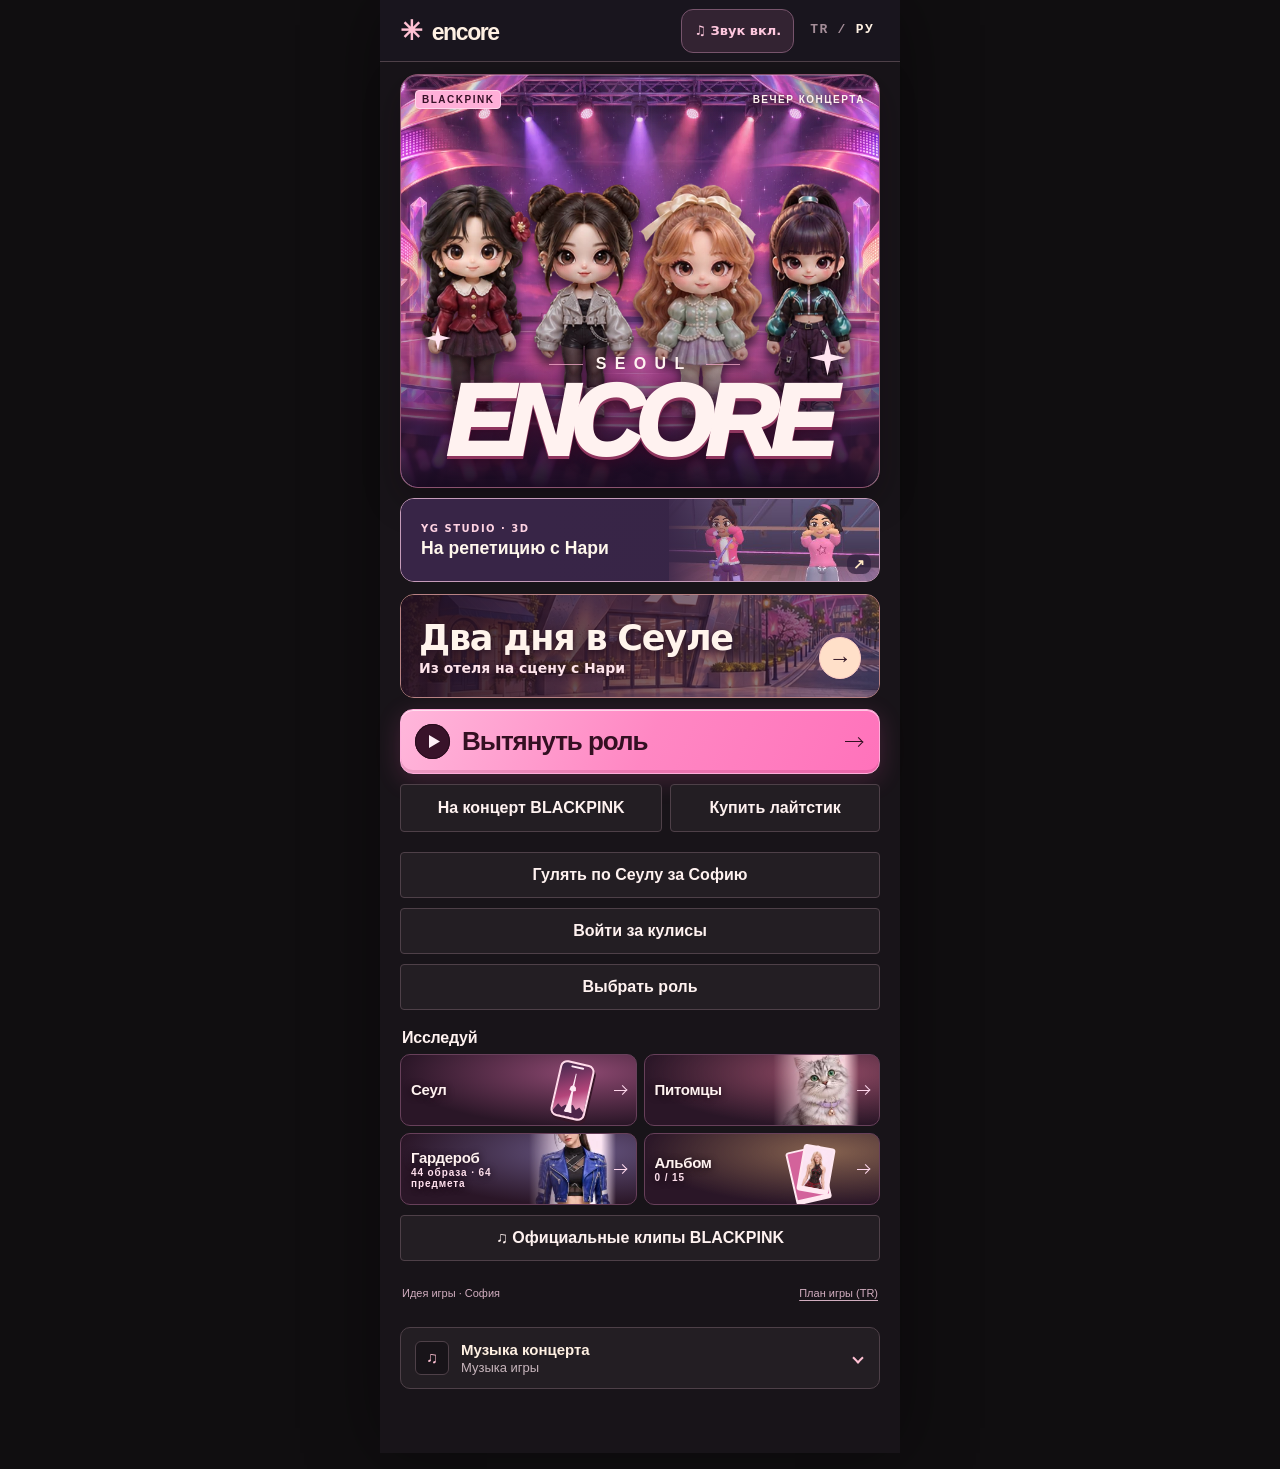
==== commit e559cebe: "Open the 3D YG studio, rehearse with Nari and replay the duet in the album" ====
--- a/index.html
+++ b/index.html
@@ -1,6 +1,6 @@
 <!doctype html>
 <html lang="ru"><head><meta charset="utf-8"><meta name="viewport" content="width=device-width,initial-scale=1,viewport-fit=cover"><meta name="theme-color" content="#181419"><meta name="apple-mobile-web-app-capable" content="yes"><link rel="apple-touch-icon" href="tour-icon.png"><link rel="icon" href="tour-icon.png"><link rel="manifest" href="game.webmanifest"><meta name="robots" content="noindex,nofollow"><title>Seoul Encore</title><link rel="stylesheet" href="style.css?v=17fcd8481">
-<link rel="stylesheet" href="lobby.css?v=c1293c32e">
+<link rel="stylesheet" href="lobby.css?v=e1e87b61d">
 <link rel="stylesheet" href="pets.css?v=257b6e7c5">
 <link rel="stylesheet" href="city.css?v=68fb6727c">
 <link rel="stylesheet" href="studio.css?v=98a691985">
@@ -23,4 +23,4 @@
 <link rel="stylesheet" href="chapter-hongdae.css?v=a49e729c3">
 <link rel="stylesheet" href="chapter-dance.css?v=e6dc92d7d">
 </head>
-<body><div id="app"></div><p id="storage" role="status"></p><script type="module" src="runtime/game-7ff74019c819.js"></script></body></html>
+<body><div id="app"></div><p id="storage" role="status"></p><script type="module" src="runtime/game-d8f669a25c73.js"></script></body></html>
--- a/lobby.css
+++ b/lobby.css
@@ -526,3 +526,22 @@
   .el-start, .el-replay, .el-card { transition: none; }
   .el-start:active, .el-replay:active, .el-card:active { transform: none; }
 }
+
+.el-3d, .v2-photo {
+  display: flex; align-items: center; justify-content: space-between; gap: 12px;
+  text-decoration: none; color: #fff7ec; text-align: left; border-radius: 14px;
+  background: linear-gradient(110deg,#382547,#322645 64%,#58374f);
+}
+.el-3d {padding:14px 20px; margin:10px 0; border:1px solid #c69cba;}
+.el-3d span, .v2-photo span {display:grid; gap:3px;}
+.el-3d small, .v2-photo small {font:700 10px/1.3 system-ui; letter-spacing:.15em; color:#ffd3e3;}
+.el-3d strong,.v2-photo strong {font-size:1.1rem;}
+.el-3d b {font-size:1.8rem; color:#ffe7c3;}
+.v2-photo {overflow:hidden; justify-content:flex-start; margin:.8rem 0; border:1px solid var(--v2-wand);}
+.v2-photo img {width:32%; height:108px; object-fit:cover; object-position:center;}
+.v2-photo em {font-size:.83rem; font-style:normal; color:var(--v2-wand);}
+.v2-studio-link {display:block; width:fit-content; margin:0 0 6px auto; padding:9px 13px; color:#34283b; background:#ffd8e7; border-radius:18px; font:700 .8rem/1.2 system-ui; text-decoration:none;}
+.el-3d {position:relative; isolation:isolate; overflow:hidden; min-height:84px; padding-right:39%;}
+.el-3d img {position:absolute; z-index:-2; right:0; top:0; width:44%; height:100%; object-fit:cover; object-position:50% 39%;}
+.el-3d::before {content:""; position:absolute; z-index:-1; inset:0; background:linear-gradient(90deg,#382547 26%,#382547ed 55%,#38254700 72%);}
+.el-3d b {position:absolute; right:8px; bottom:7px; padding:2px 6px; border-radius:8px; background:#32233fbb; font-size:14px;}
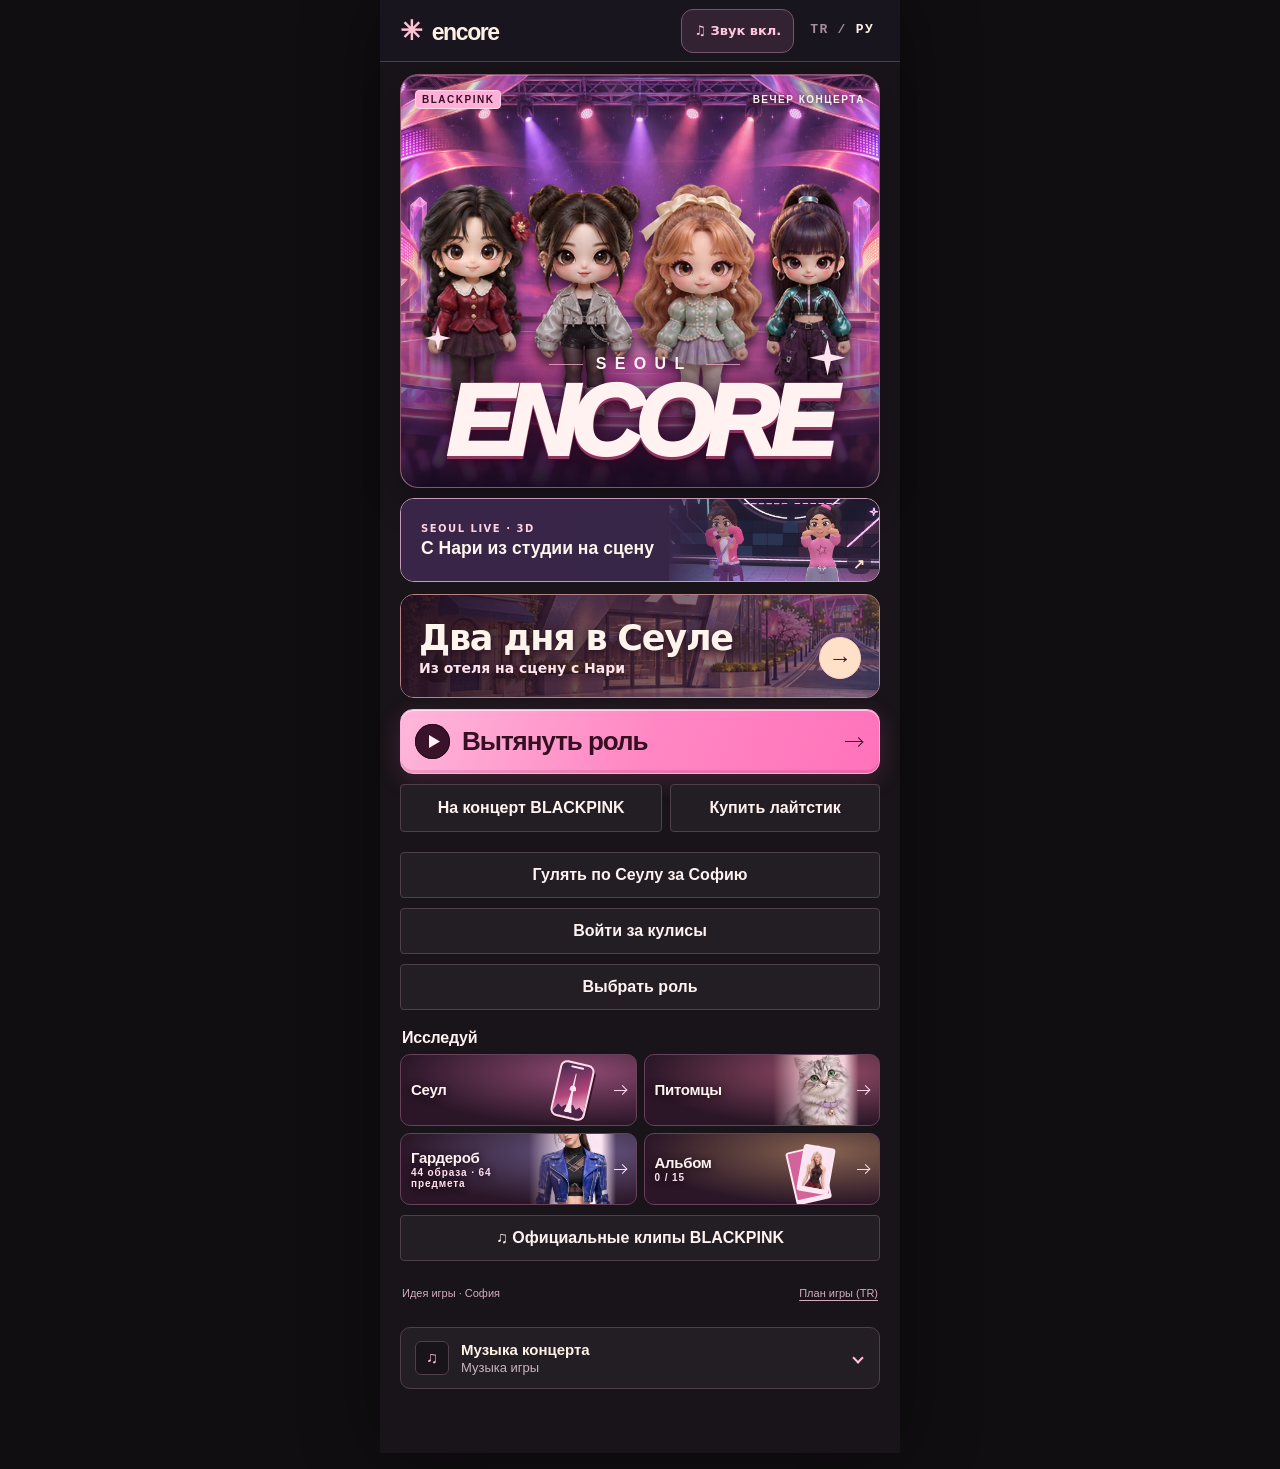
==== commit ecc170eb: "Walk to the outdoor stage with Nari and perform the rehearsed duet" ====
--- a/index.html
+++ b/index.html
@@ -1,6 +1,6 @@
 <!doctype html>
 <html lang="ru"><head><meta charset="utf-8"><meta name="viewport" content="width=device-width,initial-scale=1,viewport-fit=cover"><meta name="theme-color" content="#181419"><meta name="apple-mobile-web-app-capable" content="yes"><link rel="apple-touch-icon" href="tour-icon.png"><link rel="icon" href="tour-icon.png"><link rel="manifest" href="game.webmanifest"><meta name="robots" content="noindex,nofollow"><title>Seoul Encore</title><link rel="stylesheet" href="style.css?v=17fcd8481">
-<link rel="stylesheet" href="lobby.css?v=e1e87b61d">
+<link rel="stylesheet" href="lobby.css?v=9517bfe29">
 <link rel="stylesheet" href="pets.css?v=257b6e7c5">
 <link rel="stylesheet" href="city.css?v=68fb6727c">
 <link rel="stylesheet" href="studio.css?v=98a691985">
@@ -23,4 +23,4 @@
 <link rel="stylesheet" href="chapter-hongdae.css?v=a49e729c3">
 <link rel="stylesheet" href="chapter-dance.css?v=e6dc92d7d">
 </head>
-<body><div id="app"></div><p id="storage" role="status"></p><script type="module" src="runtime/game-d8f669a25c73.js"></script></body></html>
+<body><div id="app"></div><p id="storage" role="status"></p><script type="module" src="runtime/game-d94660265074.js"></script></body></html>
--- a/lobby.css
+++ b/lobby.css
@@ -545,3 +545,5 @@
 .el-3d img {position:absolute; z-index:-2; right:0; top:0; width:44%; height:100%; object-fit:cover; object-position:50% 39%;}
 .el-3d::before {content:""; position:absolute; z-index:-1; inset:0; background:linear-gradient(90deg,#382547 26%,#382547ed 55%,#38254700 72%);}
 .el-3d b {position:absolute; right:8px; bottom:7px; padding:2px 6px; border-radius:8px; background:#32233fbb; font-size:14px;}
+.v2-photo[data-venue="arena"] {background:linear-gradient(110deg,#41254d,#2e1738 70%,#482338);}
+.v2-photo[data-venue="arena"] small {color:#ffe2af;}
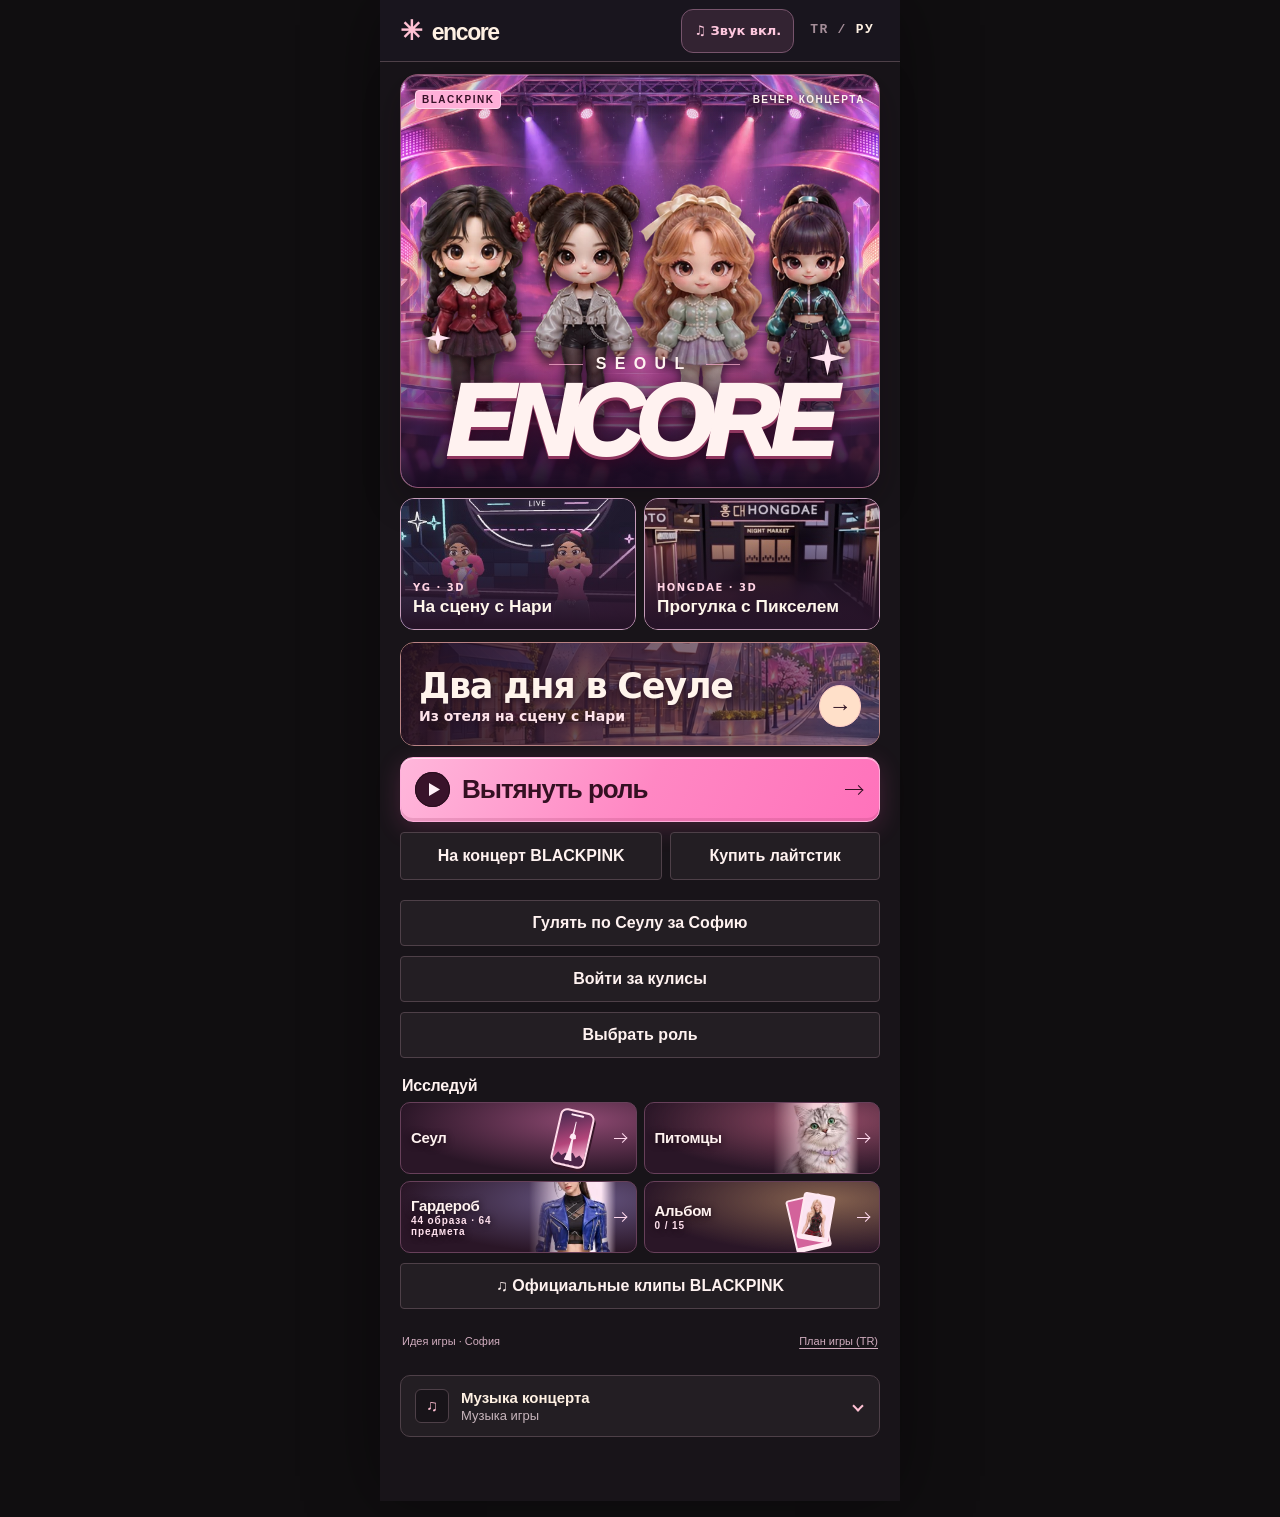
==== commit 4bd2d85e: "Walk through Hongdae with Pixel, choose a lightstick and print a photocard" ====
--- a/index.html
+++ b/index.html
@@ -1,16 +1,16 @@
 <!doctype html>
-<html lang="ru"><head><meta charset="utf-8"><meta name="viewport" content="width=device-width,initial-scale=1,viewport-fit=cover"><meta name="theme-color" content="#181419"><meta name="apple-mobile-web-app-capable" content="yes"><link rel="apple-touch-icon" href="tour-icon.png"><link rel="icon" href="tour-icon.png"><link rel="manifest" href="game.webmanifest"><meta name="robots" content="noindex,nofollow"><title>Seoul Encore</title><link rel="stylesheet" href="style.css?v=17fcd8481">
-<link rel="stylesheet" href="lobby.css?v=9517bfe29">
+<html lang="ru"><head><meta charset="utf-8"><meta name="viewport" content="width=device-width,initial-scale=1,viewport-fit=cover"><meta name="theme-color" content="#181419"><meta name="apple-mobile-web-app-capable" content="yes"><link rel="apple-touch-icon" href="tour-icon.png"><link rel="icon" href="tour-icon.png"><link rel="manifest" href="game.webmanifest"><meta name="robots" content="noindex,nofollow"><title>Seoul Encore</title><link rel="stylesheet" href="style.css?v=bb6bf5d4a">
+<link rel="stylesheet" href="lobby.css?v=643637411">
 <link rel="stylesheet" href="pets.css?v=257b6e7c5">
 <link rel="stylesheet" href="city.css?v=68fb6727c">
 <link rel="stylesheet" href="studio.css?v=98a691985">
 <link rel="stylesheet" href="crew-game.css?v=f1055266a">
 <link rel="stylesheet" href="encore.css?v=20cb58877">
 <link rel="stylesheet" href="world.css?v=5548cba34">
-<link rel="stylesheet" href="performance.css?v=70b1d1e0c">
+<link rel="stylesheet" href="performance.css?v=3215c75b6">
 <link rel="stylesheet" href="hongdae.css?v=1111312d8">
 <link rel="stylesheet" href="booth.css?v=29f3ccadb">
-<link rel="stylesheet" href="lightstick.css?v=e9c910977">
+<link rel="stylesheet" href="lightstick.css?v=4ac6e2a15">
 <link rel="stylesheet" href="seoul-walk.css?v=0a923f950">
 <link rel="stylesheet" href="soyeon-train.css?v=4237cc15f">
 <link rel="stylesheet" href="yuna-light.css?v=b2fe25290">
@@ -23,4 +23,4 @@
 <link rel="stylesheet" href="chapter-hongdae.css?v=a49e729c3">
 <link rel="stylesheet" href="chapter-dance.css?v=e6dc92d7d">
 </head>
-<body><div id="app"></div><p id="storage" role="status"></p><script type="module" src="runtime/game-d94660265074.js"></script></body></html>
+<body><div id="app"></div><p id="storage" role="status"></p><script type="module" src="runtime/game-55aabe3158af.js"></script></body></html>
--- a/style.css
+++ b/style.css
@@ -78,3 +78,5 @@
 .lisa-music-choices h3 { margin: 0 0 .2rem; font-size: 1rem; }
 .lisa-music-choices button { min-height: 44px; text-align: start; }
 .lisa-music-choices button[aria-pressed=true] { border-color: #e05b94; box-shadow: inset 4px 0 #e05b94; }
+
+.studio-return{display:inline-flex;align-items:center;color:var(--paper);text-decoration:none;font-weight:700}
--- a/lobby.css
+++ b/lobby.css
@@ -547,3 +547,18 @@
 .el-3d b {position:absolute; right:8px; bottom:7px; padding:2px 6px; border-radius:8px; background:#32233fbb; font-size:14px;}
 .v2-photo[data-venue="arena"] {background:linear-gradient(110deg,#41254d,#2e1738 70%,#482338);}
 .v2-photo[data-venue="arena"] small {color:#ffe2af;}
+.pixel-print {margin:.9rem 0;}
+.pixel-print summary {cursor:pointer;list-style:none;margin:0;padding:0 8px 0 0;background:linear-gradient(122deg,#37234a,#342844 66%,#483451);}
+.pixel-print summary::-webkit-details-marker {display:none;}
+.pixel-print summary:focus-visible {outline:3px solid #ffd1e9;outline-offset:3px;}
+.pixel-print .print-zoom {display:block;color:#fff0f6;font-size:.77rem;}
+.print-zoom i {font-style:normal;}
+.print-zoom i:last-child,.pixel-print[open] .print-zoom i:first-child {display:none;}
+.pixel-print[open] .print-zoom i:last-child {display:inline;}
+.pixel-print[open] summary {display:grid;gap:10px;justify-items:center;text-align:center;padding:12px;}
+.pixel-print[open] img {width:auto;height:auto;max-height:65svh;max-width:100%;object-fit:contain;border:5px solid #ffeef3;border-bottom-width:13px;}
+.el-walks {display:grid;grid-template-columns:repeat(2,minmax(0,1fr));gap:8px;margin:10px 0;}
+.el-walks .el-3d {display:flex;align-items:flex-end;justify-content:flex-start;min-height:132px;margin:0;padding:12px;isolation:isolate;}
+.el-walks .el-3d img {inset:0;width:100%;height:100%;object-position:50% 32%;}
+.el-walks .el-3d::before {background:linear-gradient(0deg,#261328 3%,#261328cf 27%,#26132811 72%);}
+.el-walks .el-3d strong {font-size:clamp(.9rem,3.5vw,1.08rem);line-height:1.15;}
--- a/performance.css
+++ b/performance.css
@@ -45,13 +45,19 @@
 @keyframes pass-appear{from{transform:translateY(8px);opacity:.3}}
 .live-set:not(.secret-set) .live-dancer{left:var(--spot);width:auto;height:72%;max-width:25%;aspect-ratio:180 / 268;bottom:18%}
 .live-set:not(.secret-set) .live-dancer b{position:absolute;top:99%;left:50%;transform:translateX(-50%);font:700 11px system-ui;background:#291526d9;color:#fff1fa;border-radius:12px;padding:1px 7px}
+.audience-stage .live-set { height: clamp(215px, 39svh, 355px); }
+.audience-stage .live-set:not(.secret-set) .live-dancer {
+  bottom: 22%;
+  width: min(28%, 21svh);
+  max-width: none;
+  height: auto;
+}
 .live-set:not(.secret-set) .live-dancer:nth-child(odd)>div{animation-delay:-.65s}
 .stick-item small{display:block;color:#fff1ca}.coupon-count{color:#f5d49a;font-weight:700}.walk-panel .stick-item .wand-art{max-height:12svh}.walk-panel .stick-item{min-width:0}
 @media(prefers-reduced-motion:reduce){.drawn-pass{animation:none}}
 
 .live-set:not(.secret-set) .live-dancer>div{background-position:var(--column) 0}
 .live-stage[data-playing=true] .live-set:not(.secret-set) .live-dancer>div{animation-name:concert-poses;animation-duration:1.8s}
-.live-set:not(.secret-set) .held-stick{height:45%;width:18%;bottom:-12%;right:1%}
 @keyframes concert-poses{0%,100%{background-position:var(--column) 0}33%{background-position:var(--column) 50%}67%{background-position:var(--column) 100%}}
 #app>header{position:sticky;top:0;z-index:25;background:#19151e}
 .audio-switch{margin-inline:auto 10px;min-height:44px;padding:5px 12px;color:#ffc8df;background:#332332;border:1px solid #77546c;border-radius:12px;font:700 13px system-ui;white-space:nowrap}
--- a/lightstick.css
+++ b/lightstick.css
@@ -14,29 +14,100 @@
 .stick-item[aria-pressed=true] .wand-check{display:block}
 .shop-bag{margin:10px 0;text-align:center;font-size:13px;color:#dbcada;min-height:1.4em}
 .shop-go{display:block;background:#ffaacb;color:#331a2a;border:1px solid #ffc3db;border-radius:10px;min-height:48px;width:100%;font-weight:800;font-size:16px;padding:9px 12px}.shop-go:disabled{opacity:.48;cursor:default}
-.held-stick{position:absolute;bottom:-8%;right:4%;height:73%;width:28%;background:none;isolation:isolate;z-index:2;padding:0;transform:rotate(13deg);transform-origin:50% 95%;touch-action:manipulation}
-.held-stick:is([data-held-stick=hammer],[data-held-stick=white-star]){right:10%;transform:rotate(10deg)}
-.live-set:not(.secret-set) .held-stick:is([data-held-stick=hammer],[data-held-stick=white-star]){right:7%;bottom:-5%}
-.live-set:has(.held-stick:is([data-held-stick=hammer],[data-held-stick=white-star])) .live-dancer[data-artist=lisa] b{left:24%}
-.held-stick .wand-art{height:100%;width:100%;filter:brightness(.86) drop-shadow(0 3px 3px #160c21aa)}
-.wand-aura{position:absolute;inset:0 7% 55%;background:var(--stick);border-radius:50%;filter:blur(11px);opacity:0}
-.wand-grip{position:absolute;bottom:-5%;left:38%;width:39%;height:26%;border-radius:40% 50% 0 45%;background:linear-gradient(100deg,#7d464e,#ebaa91 53%,#ad7072);transform:rotate(-18deg);box-shadow:inset 1px 1px 1px #ffd2ae77}
+.held-stick {
+  position: absolute;
+  right: clamp(16px, 6%, 28px);
+  bottom: clamp(11px, 5%, 18px);
+  z-index: 3;
+  isolation: isolate;
+  display: grid;
+  place-items: end center;
+  width: clamp(54px, 23%, 101px);
+  height: clamp(74px, 51%, 122px);
+  padding: 0;
+  border-radius: 14px;
+  background: none;
+  transform: rotate(11deg);
+  transform-origin: 50% 90%;
+  touch-action: manipulation;
+}
+.secret-set .held-stick { height: clamp(86px, 56%, 140px); }
+.live-set:has(.held-stick) .live-dancer[data-artist=lisa] b { left: 16%; }
+button.held-stick:focus-visible { outline: 2px solid #fff4e8; outline-offset: 2px; }
+.held-stick .wand-art {
+  width: 100%;
+  height: 100%;
+  min-height: 0;
+  object-position: center bottom;
+  filter: drop-shadow(0 4px 4px #150b1a) drop-shadow(0 0 3px var(--stick));
+}
+.wand-aura {
+  position: absolute;
+  inset: 4% 5% 44%;
+  background: var(--stick);
+  border-radius: 50%;
+  filter: blur(13px);
+  opacity: .10;
+}
+.audience-stage .held-stick.ready::before {
+  content: "";
+  position: absolute;
+  inset: -2% -2% 47%;
+  border: 2px solid #fff3c8;
+  border-radius: 50%;
+  box-shadow: 0 0 14px var(--stick), inset 0 0 7px var(--stick);
+  pointer-events: none;
+}
+.audience-stage .held-stick.ready .wand-aura { opacity: .46; }
+.wand-grip{position:absolute;bottom:-1%;left:48%;width:35%;height:23%;border-radius:40% 50% 0 45%;background:linear-gradient(100deg,#7d464e,#ebaa91 53%,#ad7072);transform:rotate(-18deg);box-shadow:inset 1px 1px 1px #ffd2ae77}
 .wand-grip::before{content:"";position:absolute;left:-26%;top:-2%;width:77%;height:33%;border-radius:45%;transform:rotate(15deg);background:linear-gradient(#f6bb9d,#cb8a78)}
 .live-set::after{pointer-events:none}
-.fan-lights{position:absolute;bottom:2%;left:1%;right:1%;height:16%;display:flex;align-items:end;justify-content:space-around;z-index:1;pointer-events:none}
+.fan-lights {
+  position: absolute;
+  inset: auto 0 0;
+  z-index: 2;
+  height: 27%;
+  background: linear-gradient(0deg, #1d0e258c, transparent 86%);
+  pointer-events: none;
+}
+.fan-row {
+  position: absolute;
+  inset-inline: calc(var(--fan-row) * 3%);
+  bottom: calc(4% + var(--fan-row) * 21%);
+  display: flex;
+  align-items: center;
+  justify-content: space-around;
+  height: calc(39% - var(--fan-row) * 5%);
+  opacity: calc(.44 - var(--fan-row) * .07);
+}
 .fan-lights i,.encore-arena i{display:block;background:var(--wand-art) center bottom/contain no-repeat;filter:drop-shadow(0 0 2px var(--stick))}
-.fan-lights i{width:clamp(9px,3.4%,18px);height:59%;opacity:.44;transform:rotate(-12deg)}.fan-lights i:nth-child(3n){height:42%;align-self:center;transform:rotate(16deg)}.fan-lights i:nth-child(3n+2){height:73%;transform:rotate(8deg)}
-.live-set[data-pulse=even] .wand-aura,.live-set[data-pulse=even] .fan-lights i{animation:fan-glow-a .53s ease-out}.live-set[data-pulse=odd] .wand-aura,.live-set[data-pulse=odd] .fan-lights i{animation:fan-glow-b .53s ease-out}
-.live-set[data-pulse] .fan-lights i:nth-child(3n){animation-delay:.09s}.live-set[data-pulse] .fan-lights i:nth-child(3n+2){animation-delay:.14s}
+.fan-row i { width: clamp(8px, 4.5%, 19px); height: 84%; transform: rotate(-12deg); }
+.fan-row i:nth-child(3n) { height: 71%; transform: translateY(1px) rotate(16deg); }
+.fan-row i:nth-child(3n+2) { height: 100%; transform: translateY(-1px) rotate(8deg); }
+.live-set[data-pulse=even] .fan-row { animation-name: fan-wave-a; }
+.live-set[data-pulse=odd] .fan-row { animation-name: fan-wave-b; }
+.live-set[data-pulse] .fan-row {
+  animation-duration: .29s;
+  animation-delay: calc(28ms + var(--fan-row) * 66ms);
+  animation-timing-function: ease-out;
+}
+.live-set[data-pulse=even] .wand-aura { animation: wand-aura-a .48s ease-out; }
+.live-set[data-pulse=odd] .wand-aura { animation: wand-aura-b .48s ease-out; }
 .live-set[data-pulse=even] .held-stick .wand-art{animation:stick-on-a .48s ease-out}.live-set[data-pulse=odd] .held-stick .wand-art{animation:stick-on-b .48s ease-out}
-@keyframes fan-glow-a{0%,27%{opacity:.94}100%{opacity:.16}}
-@keyframes fan-glow-b{0%,27%{opacity:.94}100%{opacity:.16}}
-@keyframes stick-on-a{0%,28%{filter:brightness(1.38) drop-shadow(0 0 6px var(--stick))}}
-@keyframes stick-on-b{0%,28%{filter:brightness(1.38) drop-shadow(0 0 6px var(--stick))}}
+@keyframes fan-wave-a { 16%, 36% { opacity: 1; transform: translateY(-3px); filter: brightness(1.65); } }
+@keyframes fan-wave-b { 16%, 36% { opacity: 1; transform: translateY(-3px); filter: brightness(1.65); } }
+@keyframes wand-aura-a { 0%, 27% { opacity: .8; } }
+@keyframes wand-aura-b { 0%, 27% { opacity: .8; } }
+@keyframes stick-on-a{0%,28%{filter:brightness(1.38) drop-shadow(0 0 9px var(--stick))}}
+@keyframes stick-on-b{0%,28%{filter:brightness(1.38) drop-shadow(0 0 9px var(--stick))}}
 @keyframes stick-lift{50%{transform:translateY(-3px) rotate(-3deg)}}
 .stadium-finish{height:clamp(150px,32svh,270px);border-radius:16px;display:grid;place-items:center;background:linear-gradient(0deg,#2210248c,transparent),url('art/mainstage.webp') center/cover}
 .stadium-finish .wand-art{height:84%;width:45%;transform:rotate(12deg);filter:drop-shadow(0 0 9px var(--stick))}.stick-finale .show-score{color:#efcbdd}.stick-finale .show-score strong{color:var(--stick);font-size:21px}
-@media(prefers-reduced-motion:reduce){.stick-item[aria-pressed=true] .wand-art{animation:none}.live-set[data-pulse] .fan-lights i{animation:none}.live-set[data-pulse] .held-stick .wand-art{animation:none}.live-set[data-pulse] .wand-aura{animation:none;opacity:.4}}
+@media(prefers-reduced-motion:reduce){
+  .stick-item[aria-pressed=true] .wand-art,.live-set[data-pulse] .held-stick .wand-art{animation:none}
+  .live-set[data-pulse] .fan-row{animation:none;opacity:.8}
+  .live-set[data-pulse] .wand-aura{animation:none;opacity:.4}
+}
 
 .live-stage .light-feedback{min-height:1.4em;margin:0;font-size:13px;color:#ffdfb6}.live-stage .light-feedback:empty{display:none}
 
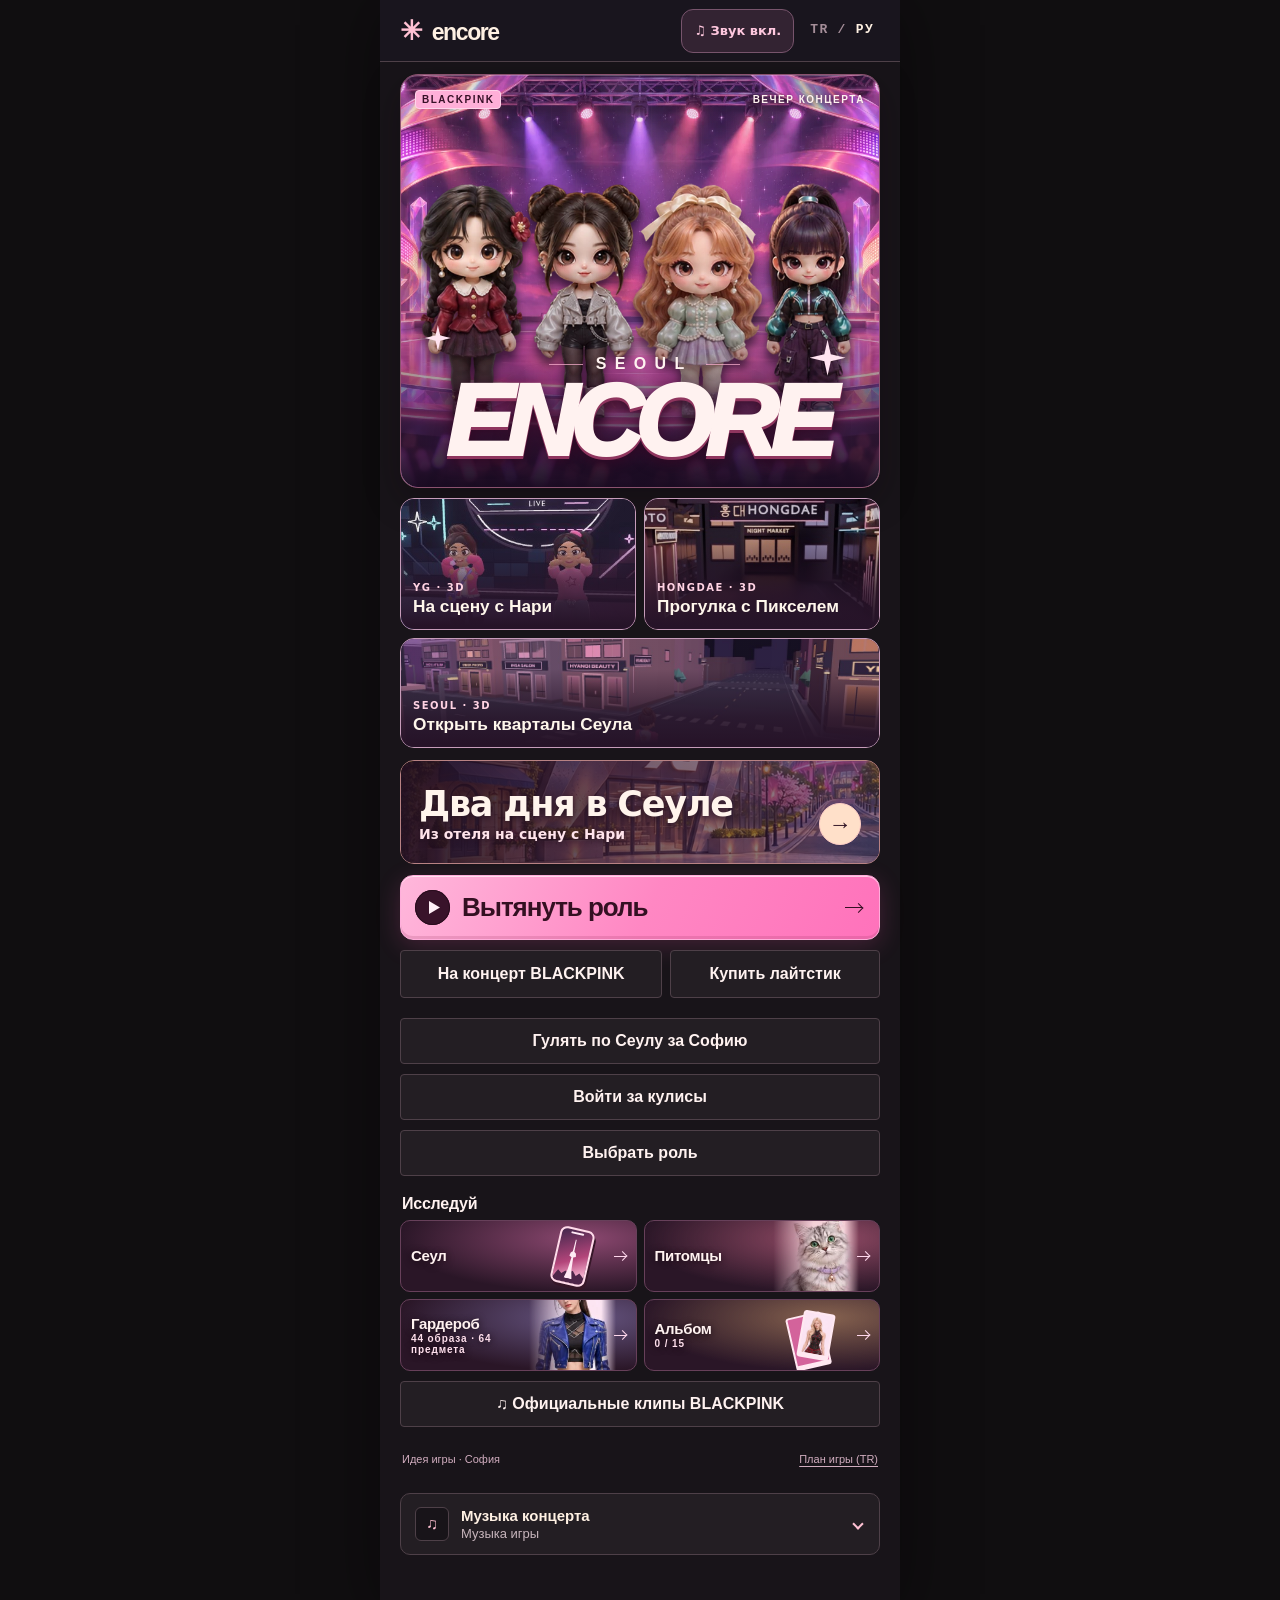
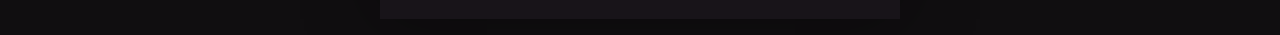
==== commit 1e340ab6: "Replay Lisa encore nights and explore 200 Seoul venues" ====
--- a/index.html
+++ b/index.html
@@ -1,6 +1,6 @@
 <!doctype html>
 <html lang="ru"><head><meta charset="utf-8"><meta name="viewport" content="width=device-width,initial-scale=1,viewport-fit=cover"><meta name="theme-color" content="#181419"><meta name="apple-mobile-web-app-capable" content="yes"><link rel="apple-touch-icon" href="tour-icon.png"><link rel="icon" href="tour-icon.png"><link rel="manifest" href="game.webmanifest"><meta name="robots" content="noindex,nofollow"><title>Seoul Encore</title><link rel="stylesheet" href="style.css?v=bb6bf5d4a">
-<link rel="stylesheet" href="lobby.css?v=643637411">
+<link rel="stylesheet" href="lobby.css?v=7c6d91d5d">
 <link rel="stylesheet" href="pets.css?v=257b6e7c5">
 <link rel="stylesheet" href="city.css?v=68fb6727c">
 <link rel="stylesheet" href="studio.css?v=98a691985">
@@ -23,4 +23,4 @@
 <link rel="stylesheet" href="chapter-hongdae.css?v=a49e729c3">
 <link rel="stylesheet" href="chapter-dance.css?v=e6dc92d7d">
 </head>
-<body><div id="app"></div><p id="storage" role="status"></p><script type="module" src="runtime/game-55aabe3158af.js"></script></body></html>
+<body><div id="app"></div><p id="storage" role="status"></p><script type="module" src="runtime/game-b476c84c86a5.js"></script></body></html>
--- a/lobby.css
+++ b/lobby.css
@@ -562,3 +562,9 @@
 .el-walks .el-3d img {inset:0;width:100%;height:100%;object-position:50% 32%;}
 .el-walks .el-3d::before {background:linear-gradient(0deg,#261328 3%,#261328cf 27%,#26132811 72%);}
 .el-walks .el-3d strong {font-size:clamp(.9rem,3.5vw,1.08rem);line-height:1.15;}
+
+.encore-recording b {color:#fff1f6;font-size:.84rem;}
+.encore-recording:focus-visible {outline:3px solid var(--v2-wand);outline-offset:3px;}
+
+.el-walks .el-city {grid-column:1/-1;min-height:110px;}
+.el-walks .el-city img {object-position:50% 53%;}
